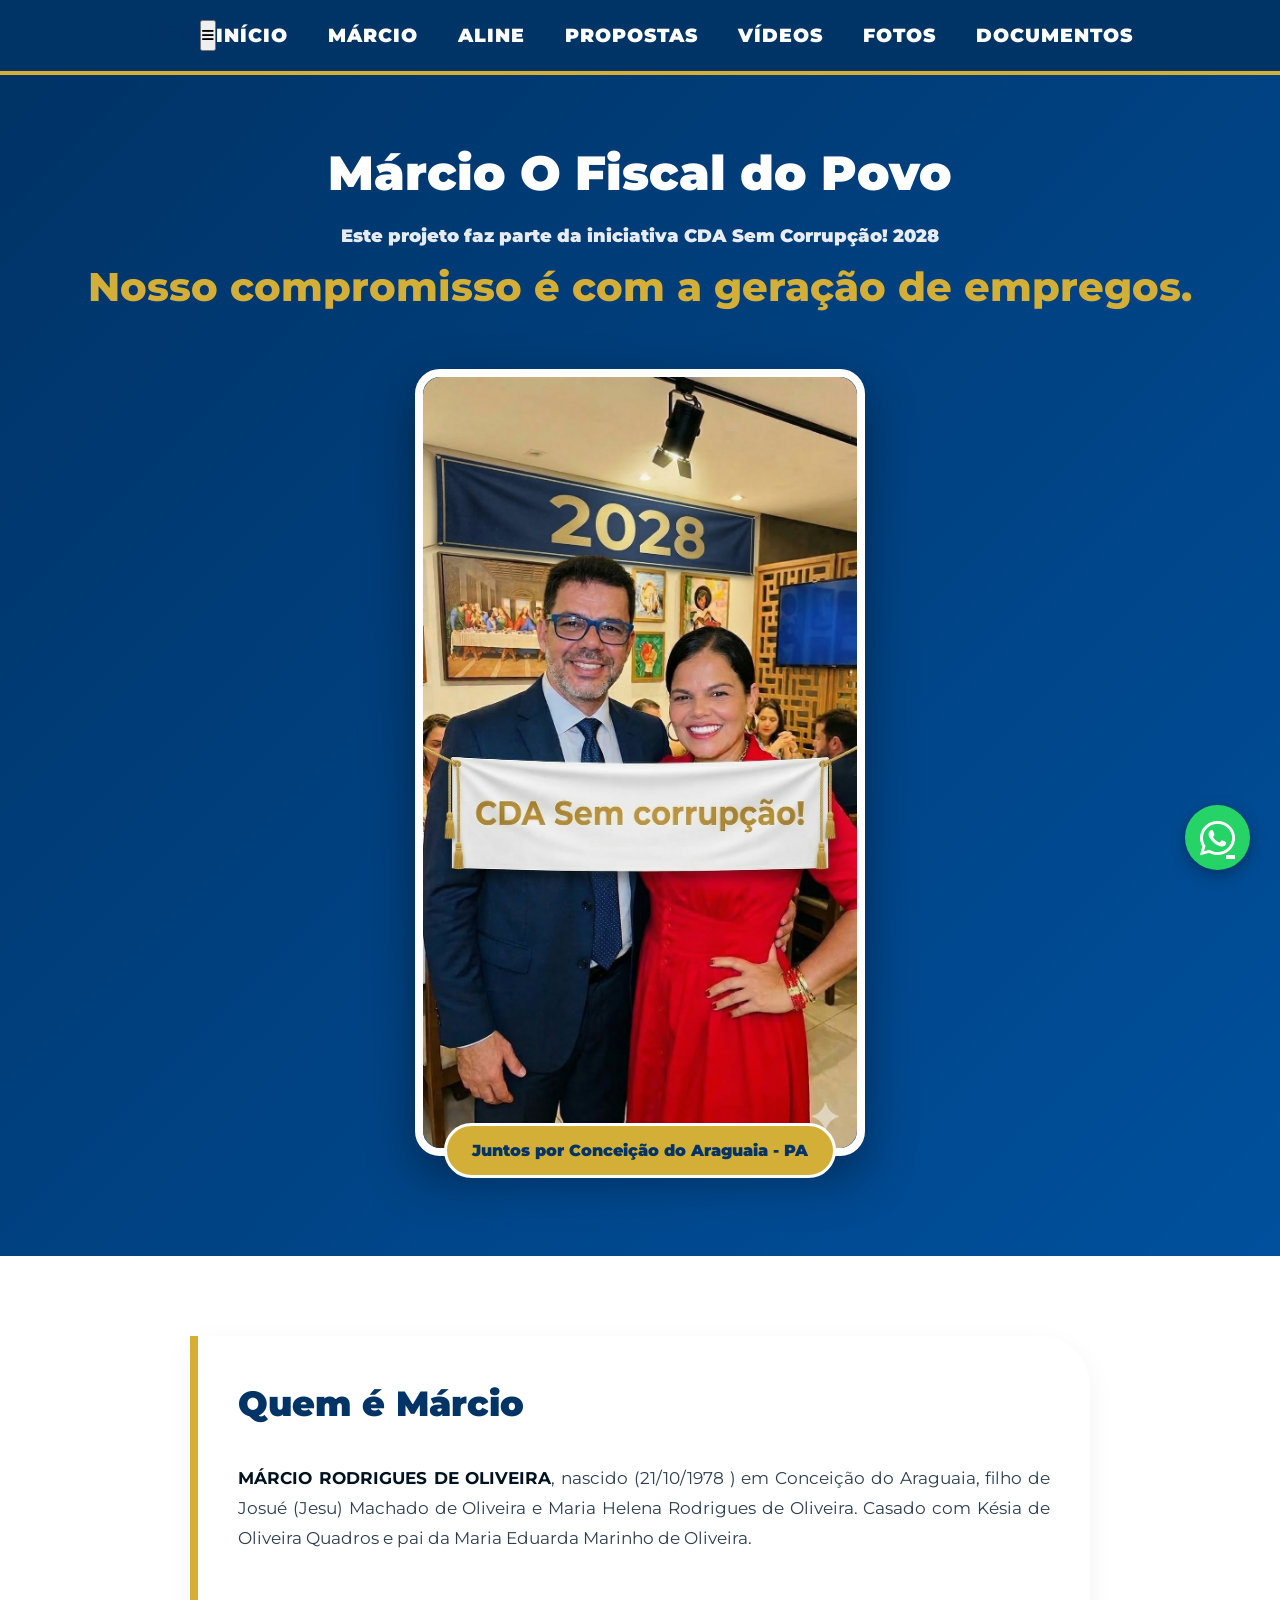
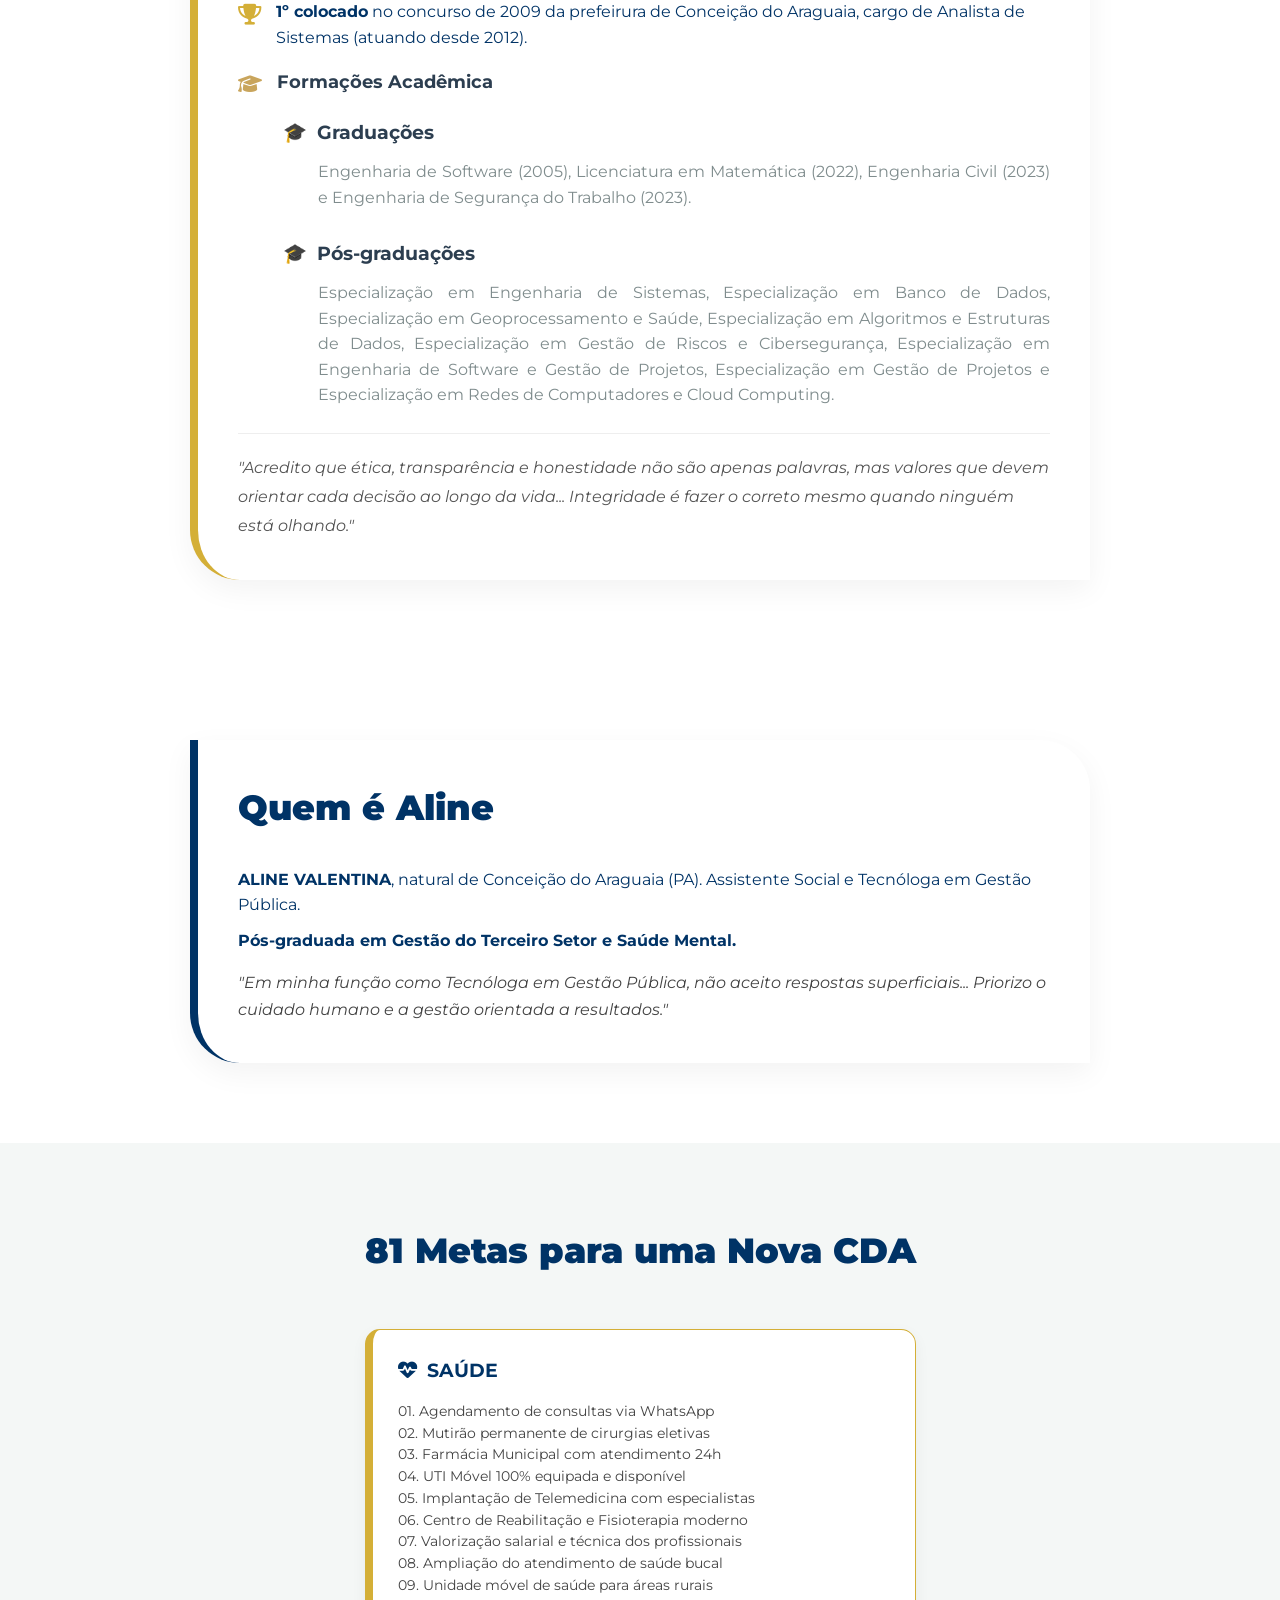
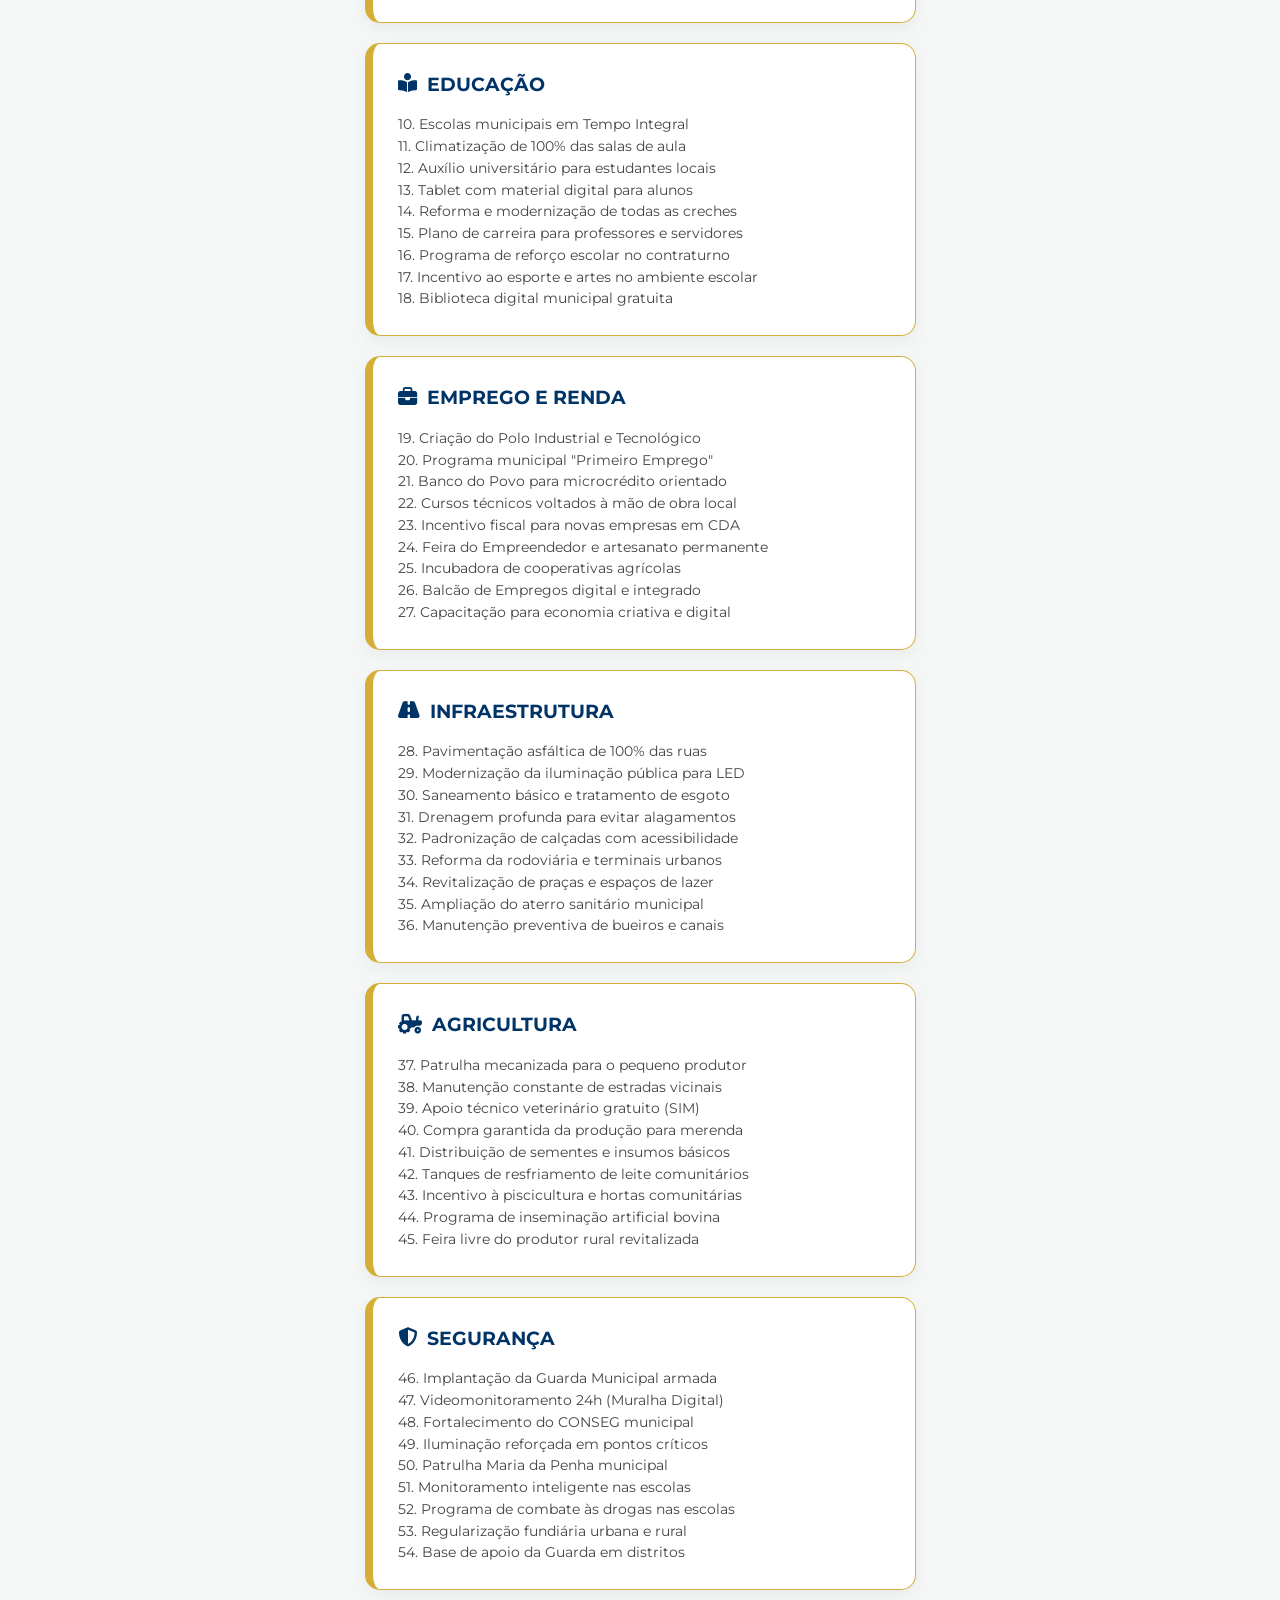
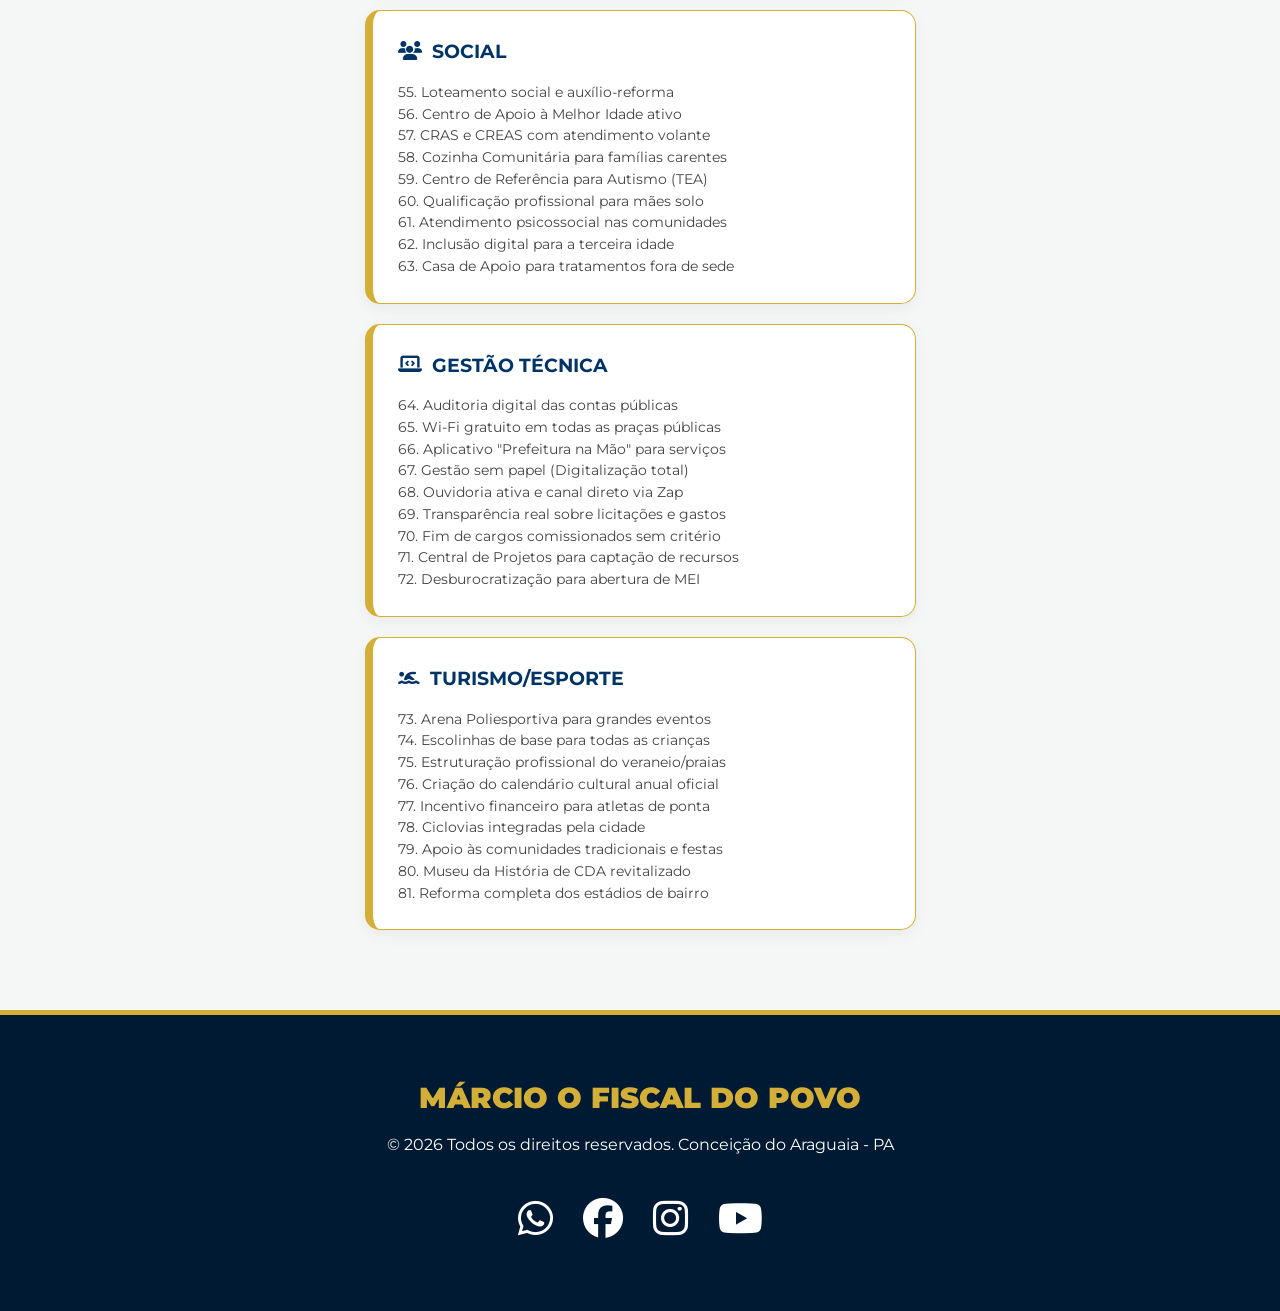
==== index.html @ f2f3ac94 "Formatando biografia: texto justificado e ajustes de cor" ====
<!DOCTYPE html>
<html lang="pt-BR">
<head>
    <meta charset="UTF-8">
    <meta name="viewport" content="width=device-width, initial-scale=1.0">
    <title>Márcio O Fiscal do Povo 2028</title>
    <link href="https://fonts.googleapis.com/css2?family=Montserrat:wght@400;600;700;800;900&display=swap" rel="stylesheet">
    <link rel="stylesheet" href="https://cdnjs.cloudflare.com/ajax/libs/font-awesome/6.4.0/css/all.min.css">
    <link rel="stylesheet" href="style.css">
</head>
<body>

    <nav class="main-nav">
        <div class="nav-container">
            <div class="nav-logo">MENU</div>
            <button class="mobile-menu-btn" id="menu-btn"><i class="fas fa-bars"></i></button>
            <ul class="nav-menu" id="nav-menu">
                <li><a href="index.html#inicio">INÍCIO</a></li>
                <li><a href="index.html#marcio">MÁRCIO</a></li>
                <li><a href="index.html#aline">ALINE</a></li>
                <li><a href="#propostas">PROPOSTAS</a></li>
                <li><a href="videos.html">VÍDEOS</a></li>
                <li><a href="fotos.html">FOTOS</a></li>
                <li><a href="documentos.html">DOCUMENTOS</a></li>
            </ul>
        </div>
    </nav>

    <header class="hero-section" id="inicio">
        <div class="hero-content">
            <h1 class="hero-title">Márcio O Fiscal do Povo</h1>
            <p class="hero-subtitle" style="font-size: 1.1rem; color: #fff; margin-bottom: 5px; opacity: 0.9;">Este projeto faz parte da iniciativa CDA Sem Corrupção! 2028</p>
            <p class="hero-subtitle" style="font-weight: 800; color: #d4af37; margin-top: 0;">Nosso compromisso é com a geração de empregos.</p>
            <div class="hero-image-container">
                <img src="img/01.jpg" alt="Márcio O Fiscal do Povo" class="hero-image">
                <div class="hero-badge">Juntos por Conceição do Araguaia - PA</div>
            </div>
        </div>
    </header>

    <section class="biografia-section" id="marcio">
        <div class="container-biografia">
            <div class="bio-card">
                <h2 class="section-title-premium">Quem é Márcio</h2>
                <div class="bio-content">
                    <p style="text-align: justify; color: #2c3e50; line-height: 1.8; margin-bottom: 20px; font-size: 1.05em;">
                        <strong style="color: #001220;">MÁRCIO RODRIGUES DE OLIVEIRA</strong>, nascido (21/10/1978 ) em Conceição do Araguaia, filho de Josué (Jesu) Machado de Oliveira e Maria Helena Rodrigues de Oliveira. Casado com Késia de Oliveira Quadros e pai da Maria Eduarda Marinho de Oliveira.
                    </p><br>
                    <div class="bio-timeline" style="margin-bottom: 25px;">
                        <div class="timeline-item"><i class="fas fa-trophy"></i><p><strong>1º colocado</strong> no concurso de 2009 da prefeirura de Conceição do Araguaia, cargo de Analista de Sistemas (atuando desde 2012).</p></div>
                        
                        <div class="timeline-item" style="text-align: left; width: 100%; display: block; clear: both; margin-top: 20px;">
    
                            <div style="display: flex; align-items: flex-start; margin-bottom: 20px;">
                                <i class="fas fa-graduation-cap" style="color: #c9a55c; margin-right: 15px; margin-top: 5px; font-size: 1.2em;"></i>
                                <div style="font-size: 1.1em; color: #2c3e50; font-weight: bold; line-height: 1.4;">
                                    Formações Acadêmica
                                </div>
                            </div>
                        
                            <div class="education-details" style="margin-left: 45px; font-size: 1em; line-height: 1.8; color: #7f8c8d; text-align: left;">
                                
                                <div style="margin-bottom: 25px;">
                                    <h3 style="display: flex; align-items: center; color: #2c3e50; font-size: 1.2em; font-weight: bold; margin-bottom: 10px;">
                                        <span style="margin-right: 10px;">🎓</span> Graduações
                                    </h3>
                                    <p style="text-align: justify; color: #7f8c8d; line-height: 1.6; margin-left: 35px;">
                                        Engenharia de Software (2005), Licenciatura em Matemática (2022), Engenharia Civil (2023) e Engenharia de Segurança do Trabalho (2023).
                                    </p>
                                </div>
                                
                                <div style="margin-bottom: 25px;">
                                    <h3 style="display: flex; align-items: center; color: #2c3e50; font-size: 1.2em; font-weight: bold; margin-bottom: 10px;">
                                        <span style="margin-right: 10px;">🎓</span> Pós-graduações
                                    </h3>
                                    <p style="text-align: justify; color: #7f8c8d; line-height: 1.6; margin-left: 35px;">
                                        Especialização em Engenharia de Sistemas, Especialização em Banco de Dados, Especialização em Geoprocessamento e Saúde, Especialização em Algoritmos e Estruturas de Dados, Especialização em Gestão de Riscos e Cibersegurança, Especialização em Engenharia de Software e Gestão de Projetos, Especialização em Gestão de Projetos e Especialização em Redes de Computadores e Cloud Computing.
                                    </p>
                                </div>

                        </div>

                        </div>

                    </div>

                    <div class="bio-manifesto" style="border-top: 1px solid #eee; padding-top: 20px; font-style: italic; color: #555; line-height: 1.8;">
                        "Acredito que ética, transparência e honestidade não são apenas palavras, mas valores que devem orientar cada decisão ao longo da vida... Integridade é fazer o correto mesmo quando ninguém está olhando."
                    </div>
                </div>
            </div>
        </div>
    </section>

    <section class="biografia-section" id="aline" style="background: #ffffff;">
        <div class="container-biografia">
            <div class="bio-card" style="border-left: 8px solid #003366; border-radius: 0 50px 0 50px;">
                <h2 class="section-title-premium">Quem é Aline</h2>
                <div class="bio-content">
                    <p class="bio-intro"><strong>ALINE VALENTINA</strong>, natural de Conceição do Araguaia (PA). Assistente Social e Tecnóloga em Gestão Pública.</p>
                    <p style="margin-top: 10px; font-weight: 700; color: #003366;">Pós-graduada em Gestão do Terceiro Setor e Saúde Mental.</p>
                    <p style="margin-top: 15px; color: #444; line-height: 1.7; font-style: italic;">"Em minha função como Tecnóloga em Gestão Pública, não aceito respostas superficiais... Priorizo o cuidado humano e a gestão orientada a resultados."</p>
                </div>
            </div>
        </div>
    </section>

    <section class="propostas-section" id="propostas" style="padding: 80px 20px; background: #f4f7f6;">
        <div class="container-propostas" style="max-width: 1200px; margin: 0 auto;">
            <h2 class="section-title-premium" style="text-align: center; color: #003366; margin-bottom: 50px;">81 Metas para uma Nova CDA</h2>
            
            <div class="propostas-grid" style="display: grid; grid-template-columns: repeat(auto-fit, minmax(320px, 1fr)); gap: 20px;">
                
                <div class="proposta-card-tech" style="background: white; padding: 25px; border-radius: 15px; border-left: 8px solid #d4af37; box-shadow: 0 5px 15px rgba(0,0,0,0.05);">
                    <h3 style="color: #003366; margin-bottom: 15px; font-size: 1.2rem; display: flex; align-items: center; gap: 10px;"><i class="fas fa-heartbeat"></i> SAÚDE</h3>
                    <ul style="list-style: none; font-size: 0.85rem; line-height: 1.6; color: #444;">
                        <li>01. Agendamento de consultas via WhatsApp</li>
                        <li>02. Mutirão permanente de cirurgias eletivas</li>
                        <li>03. Farmácia Municipal com atendimento 24h</li>
                        <li>04. UTI Móvel 100% equipada e disponível</li>
                        <li>05. Implantação de Telemedicina com especialistas</li>
                        <li>06. Centro de Reabilitação e Fisioterapia moderno</li>
                        <li>07. Valorização salarial e técnica dos profissionais</li>
                        <li>08. Ampliação do atendimento de saúde bucal</li>
                        <li>09. Unidade móvel de saúde para áreas rurais</li>
                    </ul>
                </div>

                <div class="proposta-card-tech" style="background: white; padding: 25px; border-radius: 15px; border-left: 8px solid #d4af37; box-shadow: 0 5px 15px rgba(0,0,0,0.05);">
                    <h3 style="color: #003366; margin-bottom: 15px; font-size: 1.2rem; display: flex; align-items: center; gap: 10px;"><i class="fas fa-book-reader"></i> EDUCAÇÃO</h3>
                    <ul style="list-style: none; font-size: 0.85rem; line-height: 1.6; color: #444;">
                        <li>10. Escolas municipais em Tempo Integral</li>
                        <li>11. Climatização de 100% das salas de aula</li>
                        <li>12. Auxílio universitário para estudantes locais</li>
                        <li>13. Tablet com material digital para alunos</li>
                        <li>14. Reforma e modernização de todas as creches</li>
                        <li>15. Plano de carreira para professores e servidores</li>
                        <li>16. Programa de reforço escolar no contraturno</li>
                        <li>17. Incentivo ao esporte e artes no ambiente escolar</li>
                        <li>18. Biblioteca digital municipal gratuita</li>
                    </ul>
                </div>

                <div class="proposta-card-tech" style="background: white; padding: 25px; border-radius: 15px; border-left: 8px solid #d4af37; box-shadow: 0 5px 15px rgba(0,0,0,0.05);">
                    <h3 style="color: #003366; margin-bottom: 15px; font-size: 1.2rem; display: flex; align-items: center; gap: 10px;"><i class="fas fa-briefcase"></i> EMPREGO E RENDA</h3>
                    <ul style="list-style: none; font-size: 0.85rem; line-height: 1.6; color: #444;">
                        <li>19. Criação do Polo Industrial e Tecnológico</li>
                        <li>20. Programa municipal "Primeiro Emprego"</li>
                        <li>21. Banco do Povo para microcrédito orientado</li>
                        <li>22. Cursos técnicos voltados à mão de obra local</li>
                        <li>23. Incentivo fiscal para novas empresas em CDA</li>
                        <li>24. Feira do Empreendedor e artesanato permanente</li>
                        <li>25. Incubadora de cooperativas agrícolas</li>
                        <li>26. Balcão de Empregos digital e integrado</li>
                        <li>27. Capacitação para economia criativa e digital</li>
                    </ul>
                </div>

                <div class="proposta-card-tech" style="background: white; padding: 25px; border-radius: 15px; border-left: 8px solid #d4af37; box-shadow: 0 5px 15px rgba(0,0,0,0.05);">
                    <h3 style="color: #003366; margin-bottom: 15px; font-size: 1.2rem; display: flex; align-items: center; gap: 10px;"><i class="fas fa-road"></i> INFRAESTRUTURA</h3>
                    <ul style="list-style: none; font-size: 0.85rem; line-height: 1.6; color: #444;">
                        <li>28. Pavimentação asfáltica de 100% das ruas</li>
                        <li>29. Modernização da iluminação pública para LED</li>
                        <li>30. Saneamento básico e tratamento de esgoto</li>
                        <li>31. Drenagem profunda para evitar alagamentos</li>
                        <li>32. Padronização de calçadas com acessibilidade</li>
                        <li>33. Reforma da rodoviária e terminais urbanos</li>
                        <li>34. Revitalização de praças e espaços de lazer</li>
                        <li>35. Ampliação do aterro sanitário municipal</li>
                        <li>36. Manutenção preventiva de bueiros e canais</li>
                    </ul>
                </div>

                <div class="proposta-card-tech" style="background: white; padding: 25px; border-radius: 15px; border-left: 8px solid #d4af37; box-shadow: 0 5px 15px rgba(0,0,0,0.05);">
                    <h3 style="color: #003366; margin-bottom: 15px; font-size: 1.2rem; display: flex; align-items: center; gap: 10px;"><i class="fas fa-tractor"></i> AGRICULTURA</h3>
                    <ul style="list-style: none; font-size: 0.85rem; line-height: 1.6; color: #444;">
                        <li>37. Patrulha mecanizada para o pequeno produtor</li>
                        <li>38. Manutenção constante de estradas vicinais</li>
                        <li>39. Apoio técnico veterinário gratuito (SIM)</li>
                        <li>40. Compra garantida da produção para merenda</li>
                        <li>41. Distribuição de sementes e insumos básicos</li>
                        <li>42. Tanques de resfriamento de leite comunitários</li>
                        <li>43. Incentivo à piscicultura e hortas comunitárias</li>
                        <li>44. Programa de inseminação artificial bovina</li>
                        <li>45. Feira livre do produtor rural revitalizada</li>
                    </ul>
                </div>

                <div class="proposta-card-tech" style="background: white; padding: 25px; border-radius: 15px; border-left: 8px solid #d4af37; box-shadow: 0 5px 15px rgba(0,0,0,0.05);">
                    <h3 style="color: #003366; margin-bottom: 15px; font-size: 1.2rem; display: flex; align-items: center; gap: 10px;"><i class="fas fa-shield-alt"></i> SEGURANÇA</h3>
                    <ul style="list-style: none; font-size: 0.85rem; line-height: 1.6; color: #444;">
                        <li>46. Implantação da Guarda Municipal armada</li>
                        <li>47. Videomonitoramento 24h (Muralha Digital)</li>
                        <li>48. Fortalecimento do CONSEG municipal</li>
                        <li>49. Iluminação reforçada em pontos críticos</li>
                        <li>50. Patrulha Maria da Penha municipal</li>
                        <li>51. Monitoramento inteligente nas escolas</li>
                        <li>52. Programa de combate às drogas nas escolas</li>
                        <li>53. Regularização fundiária urbana e rural</li>
                        <li>54. Base de apoio da Guarda em distritos</li>
                    </ul>
                </div>

                <div class="proposta-card-tech" style="background: white; padding: 25px; border-radius: 15px; border-left: 8px solid #d4af37; box-shadow: 0 5px 15px rgba(0,0,0,0.05);">
                    <h3 style="color: #003366; margin-bottom: 15px; font-size: 1.2rem; display: flex; align-items: center; gap: 10px;"><i class="fas fa-users"></i> SOCIAL</h3>
                    <ul style="list-style: none; font-size: 0.85rem; line-height: 1.6; color: #444;">
                        <li>55. Loteamento social e auxílio-reforma</li>
                        <li>56. Centro de Apoio à Melhor Idade ativo</li>
                        <li>57. CRAS e CREAS com atendimento volante</li>
                        <li>58. Cozinha Comunitária para famílias carentes</li>
                        <li>59. Centro de Referência para Autismo (TEA)</li>
                        <li>60. Qualificação profissional para mães solo</li>
                        <li>61. Atendimento psicossocial nas comunidades</li>
                        <li>62. Inclusão digital para a terceira idade</li>
                        <li>63. Casa de Apoio para tratamentos fora de sede</li>
                    </ul>
                </div>

                <div class="proposta-card-tech" style="background: white; padding: 25px; border-radius: 15px; border-left: 8px solid #d4af37; box-shadow: 0 5px 15px rgba(0,0,0,0.05);">
                    <h3 style="color: #003366; margin-bottom: 15px; font-size: 1.2rem; display: flex; align-items: center; gap: 10px;"><i class="fas fa-laptop-code"></i> GESTÃO TÉCNICA</h3>
                    <ul style="list-style: none; font-size: 0.85rem; line-height: 1.6; color: #444;">
                        <li>64. Auditoria digital das contas públicas</li>
                        <li>65. Wi-Fi gratuito em todas as praças públicas</li>
                        <li>66. Aplicativo "Prefeitura na Mão" para serviços</li>
                        <li>67. Gestão sem papel (Digitalização total)</li>
                        <li>68. Ouvidoria ativa e canal direto via Zap</li>
                        <li>69. Transparência real sobre licitações e gastos</li>
                        <li>70. Fim de cargos comissionados sem critério</li>
                        <li>71. Central de Projetos para captação de recursos</li>
                        <li>72. Desburocratização para abertura de MEI</li>
                    </ul>
                </div>

                <div class="proposta-card-tech" style="background: white; padding: 25px; border-radius: 15px; border-left: 8px solid #d4af37; box-shadow: 0 5px 15px rgba(0,0,0,0.05);">
                    <h3 style="color: #003366; margin-bottom: 15px; font-size: 1.2rem; display: flex; align-items: center; gap: 10px;"><i class="fas fa-swimmer"></i> TURISMO/ESPORTE</h3>
                    <ul style="list-style: none; font-size: 0.85rem; line-height: 1.6; color: #444;">
                        <li>73. Arena Poliesportiva para grandes eventos</li>
                        <li>74. Escolinhas de base para todas as crianças</li>
                        <li>75. Estruturação profissional do veraneio/praias</li>
                        <li>76. Criação do calendário cultural anual oficial</li>
                        <li>77. Incentivo financeiro para atletas de ponta</li>
                        <li>78. Ciclovias integradas pela cidade</li>
                        <li>79. Apoio às comunidades tradicionais e festas</li>
                        <li>80. Museu da História de CDA revitalizado</li>
                        <li>81. Reforma completa dos estádios de bairro</li>
                    </ul>
                </div>

            </div>
        </div>
    </section>

    <footer class="main-footer" style="background: #001a33; padding: 60px 20px; border-top: 5px solid #d4af37; text-align: center;">
        <div style="max-width: 1000px; margin: 0 auto; display: flex; flex-direction: column; align-items: center;">
            <h2 style="color: #d4af37; font-size: 1.8rem; font-weight: 900; margin-bottom: 10px; text-transform: uppercase;">Márcio O Fiscal do Povo</h2>
            <p style="color: white; margin-bottom: 30px;">© 2026 Todos os direitos reservados. Conceição do Araguaia - PA</p>
            <div style="display: flex; gap: 30px; flex-wrap: wrap; justify-content: center;">
                <a href="https://wa.me/5594992500073" target="_blank" style="color: white; font-size: 2.5rem;"><i class="fab fa-whatsapp"></i></a>
                <a href="https://www.facebook.com/MarcioFiscalDoPovo" target="_blank" style="color: white; font-size: 2.5rem;"><i class="fab fa-facebook"></i></a>
                <a href="https://www.instagram.com/marcioofiscaldopovo/" target="_blank" style="color: white; font-size: 2.5rem;"><i class="fab fa-instagram"></i></a>
                <a href="https://www.youtube.com/@MarcioFiscalDoPovo" target="_blank" style="color: white; font-size: 2.5rem;"><i class="fab fa-youtube"></i></a>
            </div>
        </div>
    </footer>

    <a href="https://wa.me/5594992500073" class="whatsapp-float" target="_blank"><i class="fab fa-whatsapp"></i></a>
    <script src="script.js"></script>
</body>
</html>
---- style.css ----
/* --- RESET E VARIÁVEIS --- */
* {
    margin: 0;
    padding: 0;
    box-sizing: border-box;
}

:root {
    --blue: #003366;
    --light-blue: #00509d;
    --gold: #d4af37;
    --white: #ffffff;
    --bg-light: #f4f7f9;
}

body {
    font-family: 'Montserrat', sans-serif;
    color: var(--blue);
    line-height: 1.6;
    background: var(--white);
    overflow-x: hidden;
}

/* --- MENU SUPERIOR AMPLIADO --- */
.main-nav {
    background: var(--blue);
    padding: 20px 0; /* Aumentado o respiro vertical */
    border-bottom: 4px solid var(--gold);
    position: sticky;
    top: 0;
    z-index: 1000;
    display: flex;
    justify-content: center;
}

.nav-container {
    max-width: 1200px;
    width: 100%;
    display: flex;
    justify-content: center;
}

.nav-menu {
    display: flex;
    list-style: none;
    gap: 40px; /* Aumentado o espaço entre os links */
}

.nav-menu a {
    color: var(--white);
    text-decoration: none;
    font-weight: 900; /* Texto mais grosso */
    font-size: 1.2rem; /* FONTE MAIOR */
    text-transform: uppercase;
    transition: 0.3s;
    letter-spacing: 1px; /* Espaçamento entre letras */
}

.nav-menu a:hover {
    color: var(--gold);
}

/* --- HERO SECTION --- */
.hero-section {
    background: linear-gradient(135deg, var(--blue) 0%, var(--light-blue) 100%);
    padding: 60px 20px 100px;
    text-align: center;
    color: var(--white);
}

.hero-title { font-size: clamp(2rem, 5vw, 3rem); font-weight: 900; margin-bottom: 10px; }
.hero-subtitle { font-weight: 900; font-size: clamp(1.5rem, 4vw, 2.5rem); margin-bottom: 50px; }

.hero-image-container {
    position: relative;
    width: 95%;
    max-width: 450px;
    margin: 0 auto;
    border: 8px solid var(--white);
    border-radius: 25px;
    box-shadow: 0 20px 50px rgba(0,0,0,0.4);
}

.hero-image { width: 100%; display: block; border-radius: 18px; }

.hero-badge {
    position: absolute;
    bottom: -30px;
    left: 50%;
    transform: translateX(-50%);
    background: var(--gold);
    color: var(--blue);
    padding: 12px 25px;
    border-radius: 50px;
    font-weight: 900;
    border: 3px solid var(--white);
    white-space: nowrap;
}

/* --- BIOGRAFIAS --- */
.biografia-section { padding: 80px 20px; display: flex; justify-content: center; }
.container-biografia { max-width: 900px; width: 100%; }
.bio-card { background: var(--white); padding: 40px; border-radius: 0 50px 0 50px; box-shadow: 0 10px 30px rgba(0,0,0,0.05); border-left: 8px solid var(--gold); }
.section-title-premium { font-size: 2.2rem; font-weight: 900; margin-bottom: 30px; color: var(--blue); }

.timeline-item { display: flex; align-items: flex-start; gap: 15px; margin-bottom: 15px; }
.timeline-item i { color: var(--gold); font-size: 1.3rem; margin-top: 5px; }

/* --- PROPOSTAS --- */
.propostas-section { background: var(--blue); padding: 80px 20px; display: flex; justify-content: center; }
.propostas-grid { display: grid; grid-template-columns: repeat(auto-fit, minmax(280px, 1fr)); gap: 25px; margin-top: 40px; }
.proposta-card-tech { background: rgba(255, 255, 255, 0.1); padding: 30px; border-radius: 20px; border: 1px solid var(--gold); }

/* --- VÍDEOS --- */
.videos-section { padding: 80px 20px; background: #000; display: flex; justify-content: center; }
.videos-grid { display: grid; grid-template-columns: repeat(auto-fit, minmax(300px, 1fr)); gap: 20px; width: 100%; }
.video-wrapper { position: relative; padding-bottom: 56.25%; height: 0; overflow: hidden; border-radius: 10px; }
.video-wrapper iframe { position: absolute; top: 0; left: 0; width: 100%; height: 100%; }

/* --- RODAPÉ --- */
.main-footer { background: #001a33; padding: 60px 20px; border-top: 5px solid var(--gold); text-align: center; }
.footer-link { color: white; text-decoration: none; font-size: 3.5rem; transition: 0.3s; }
.footer-link:hover { color: var(--gold); transform: translateY(-5px); }

/* --- WHATSAPP --- */
.whatsapp-float {
    position: fixed;
    bottom: 30px;
    right: 30px;
    background: #25d366;
    width: 65px;
    height: 65px;
    border-radius: 50%;
    display: flex;
    justify-content: center;
    align-items: center;
    color: white;
    font-size: 2.5rem;
    z-index: 2000;
    box-shadow: 0 5px 15px rgba(0,0,0,0.3);
}

/* --- RESPONSIVIDADE --- */
@media (max-width: 768px) {
    .nav-menu { gap: 15px; }
    .nav-menu a { font-size: 0.9rem; }
    .social-icons { gap: 20px; }
}
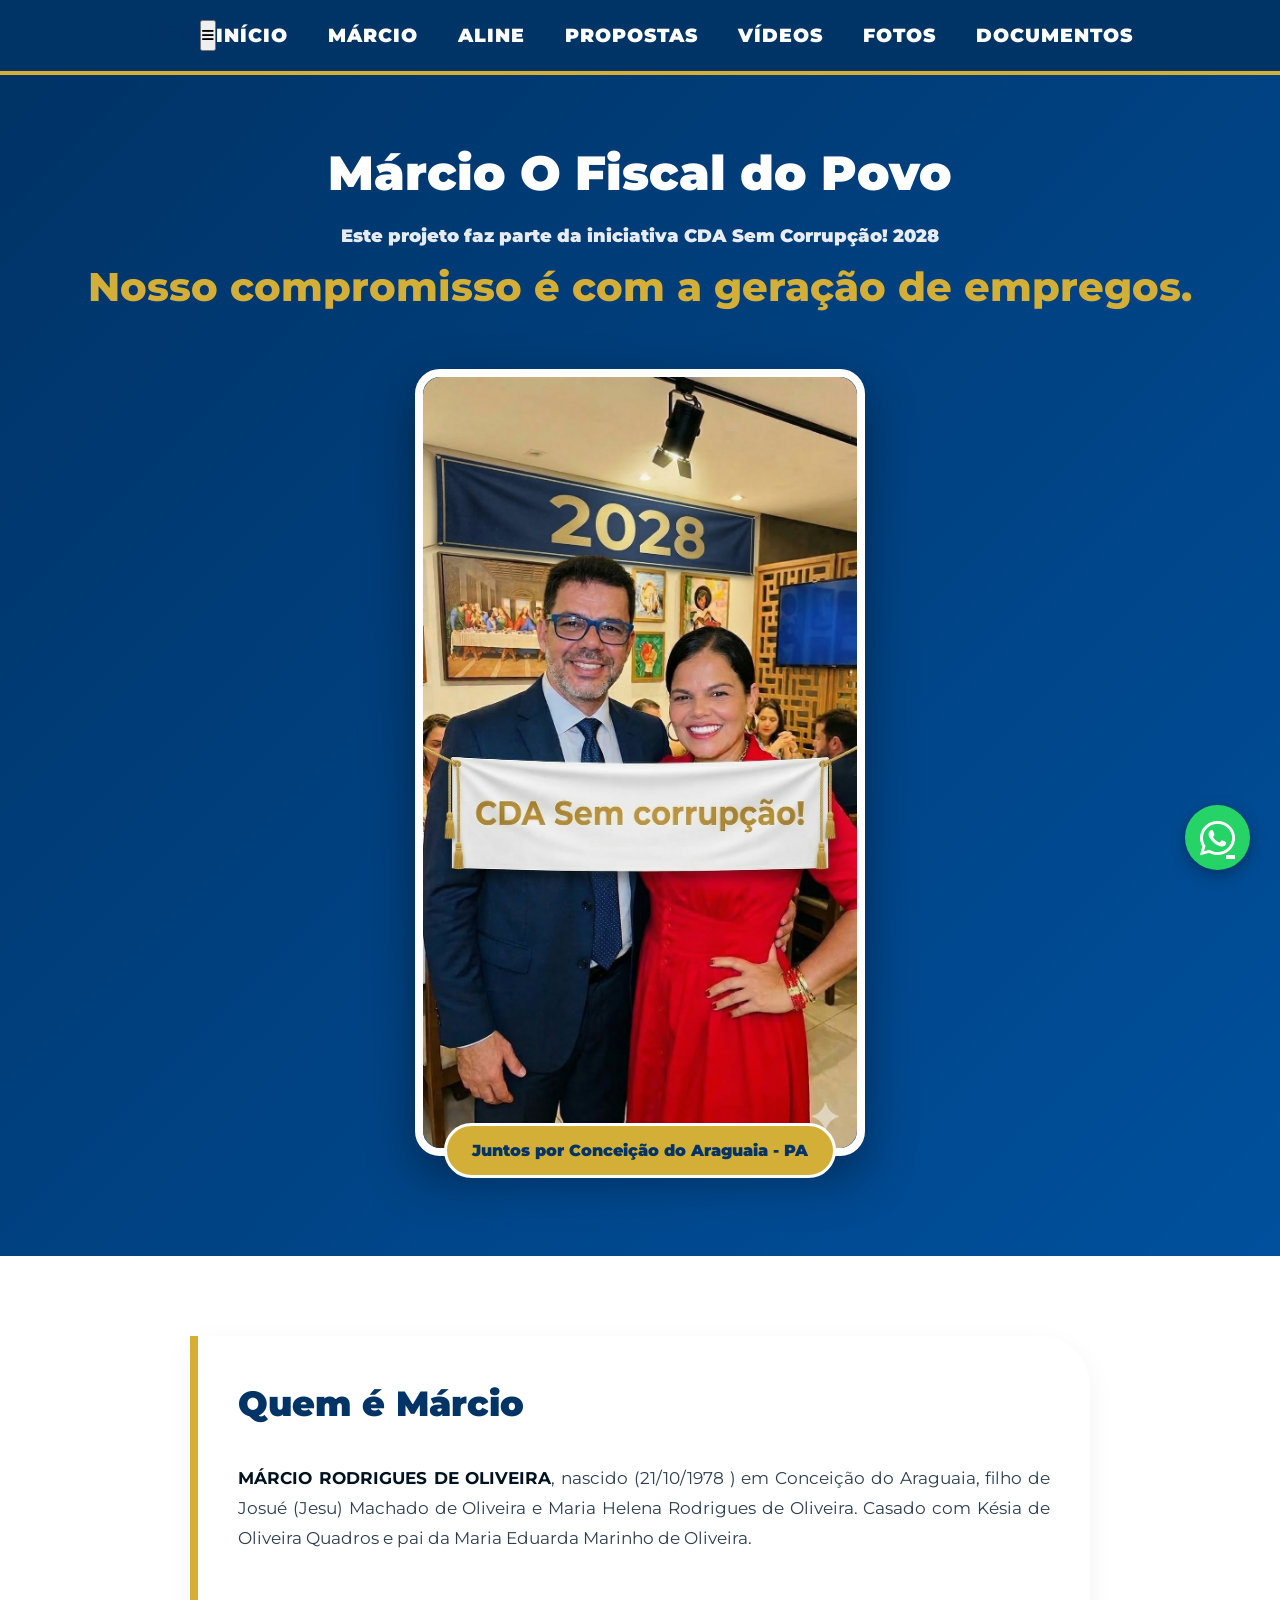
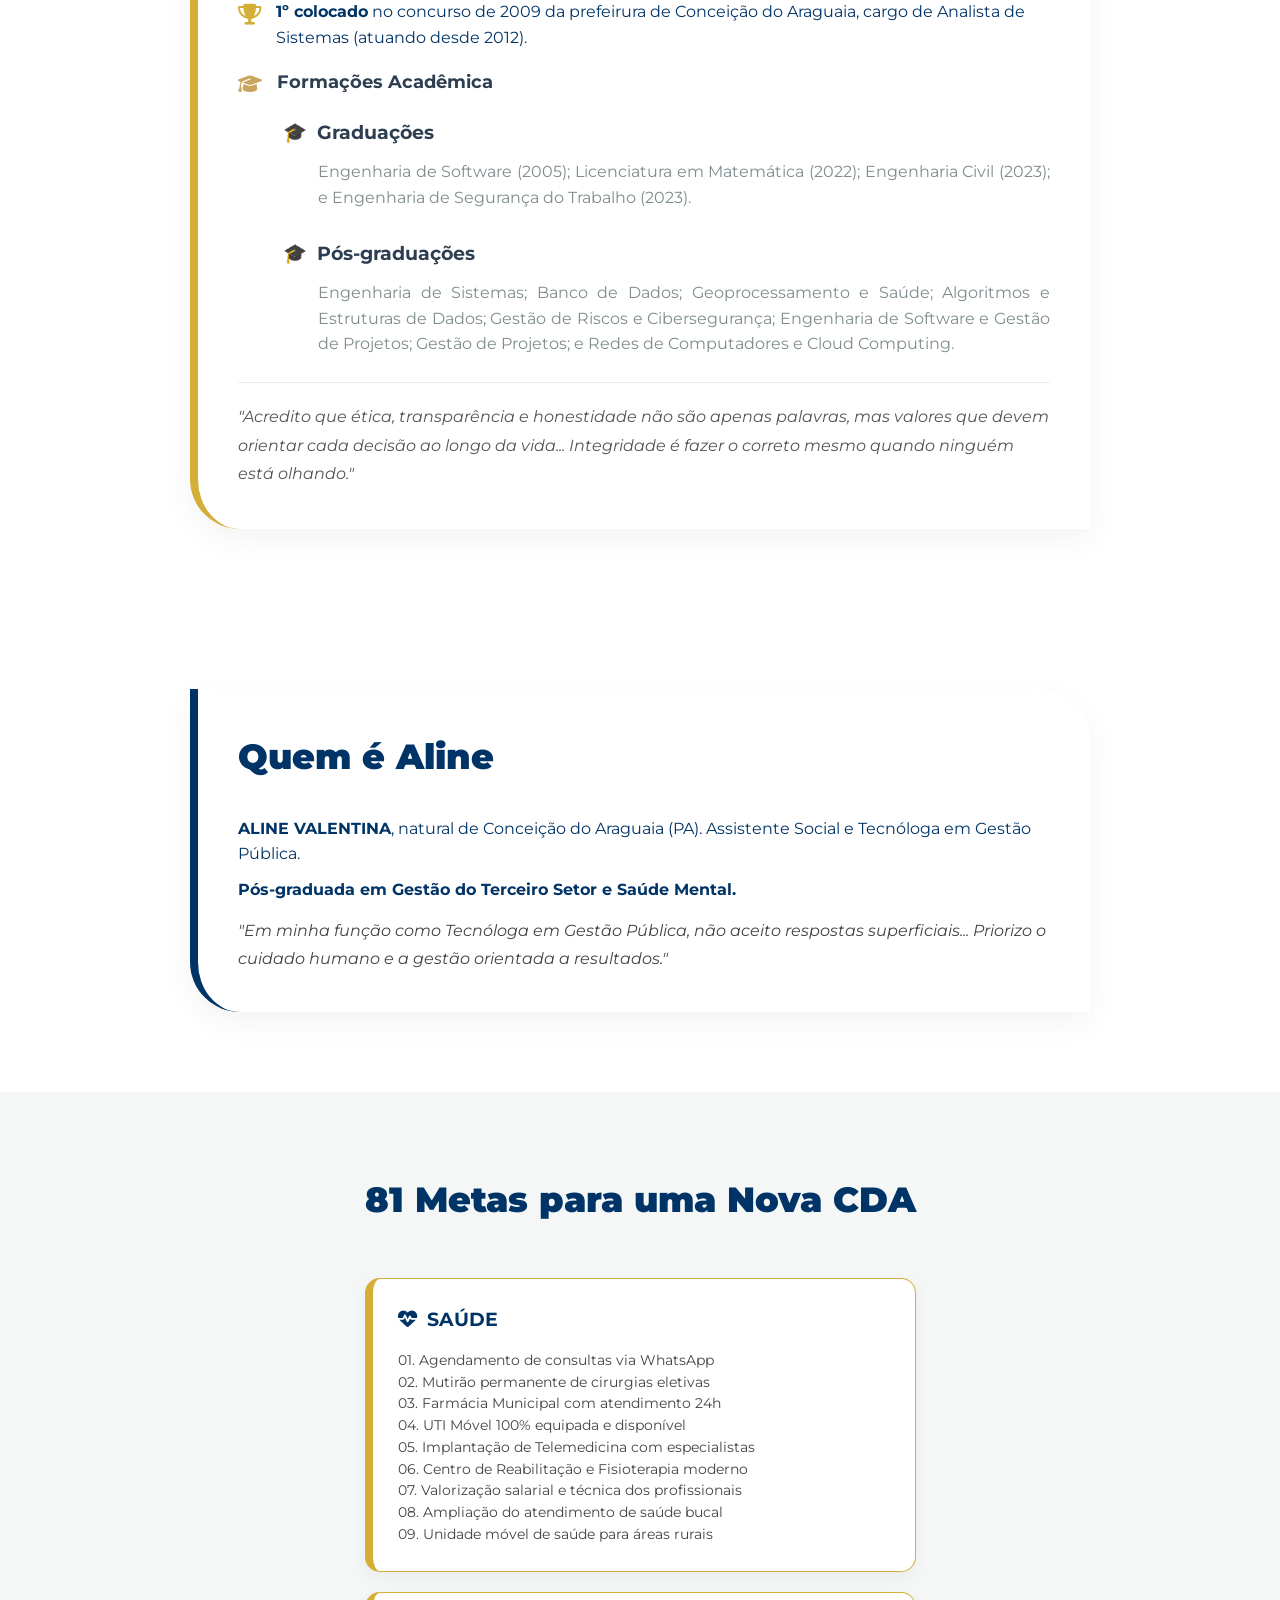
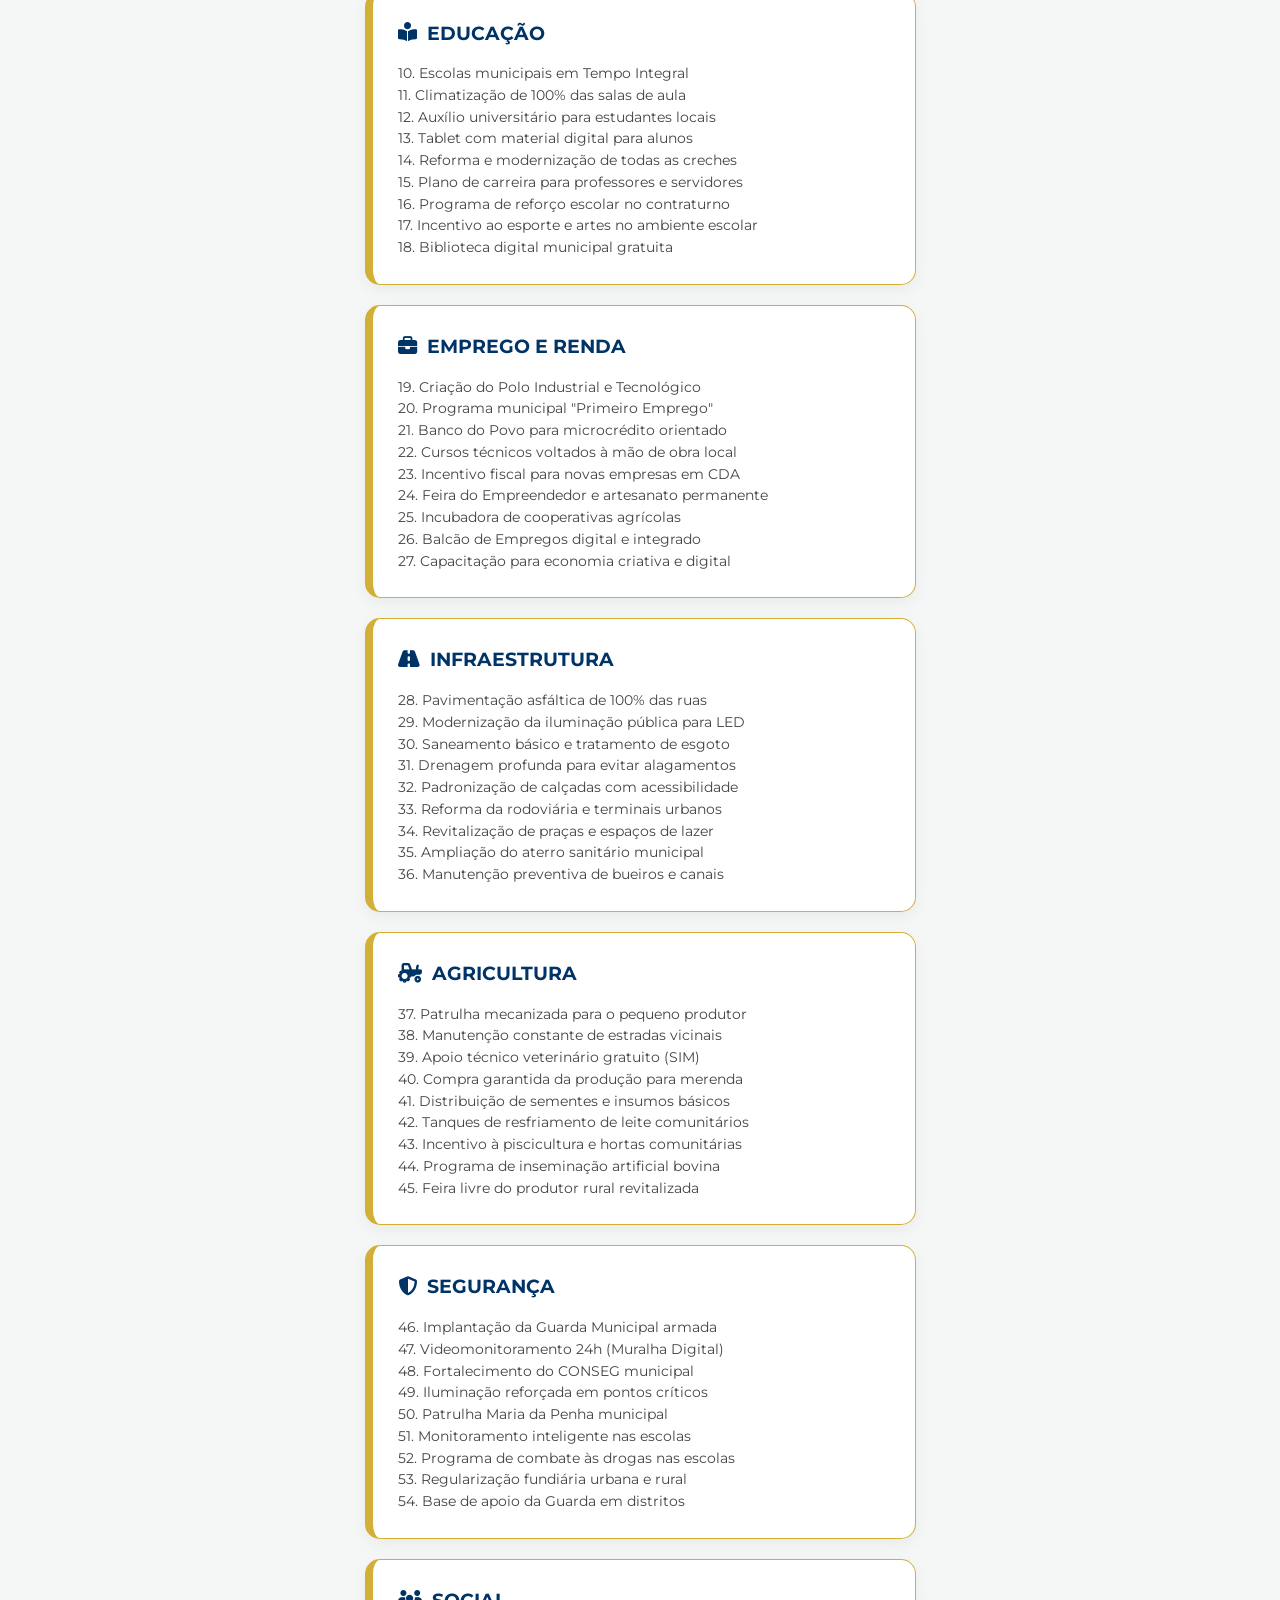
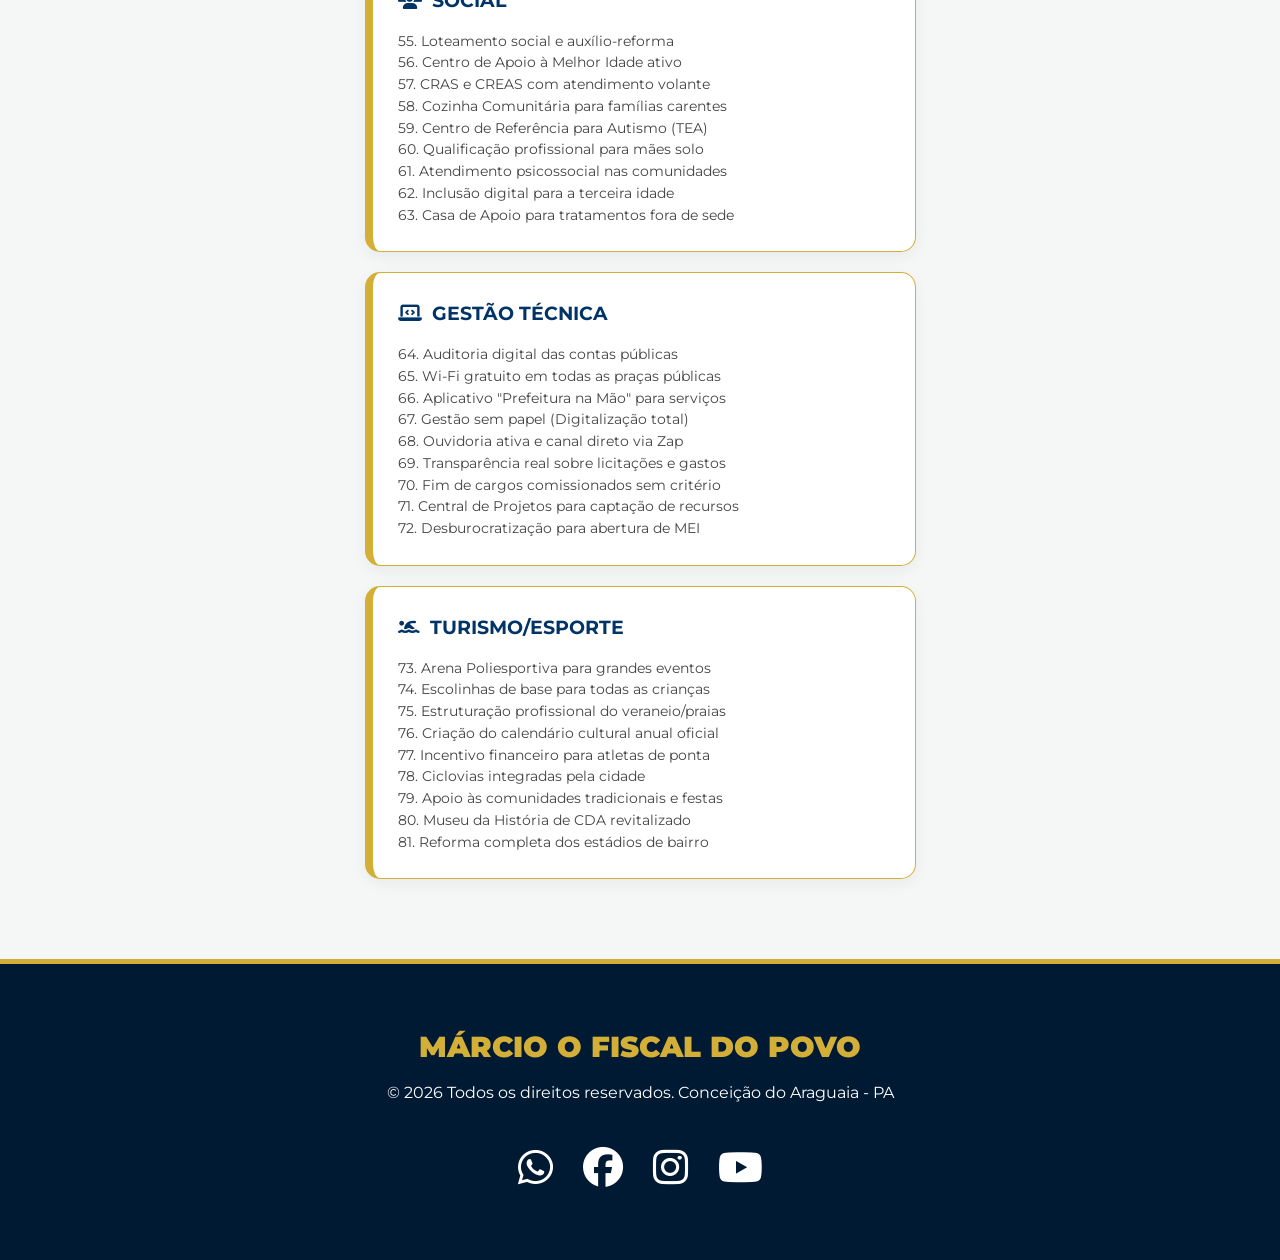
==== commit 9ddc839e: "Formatando biografia: texto justificado e ajustes de cor" ====
--- a/index.html
+++ b/index.html
@@ -65,7 +65,7 @@
                                         <span style="margin-right: 10px;">🎓</span> Graduações
                                     </h3>
                                     <p style="text-align: justify; color: #7f8c8d; line-height: 1.6; margin-left: 35px;">
-                                        Engenharia de Software (2005), Licenciatura em Matemática (2022), Engenharia Civil (2023) e Engenharia de Segurança do Trabalho (2023).
+                                        Engenharia de Software (2005); Licenciatura em Matemática (2022); Engenharia Civil (2023); e Engenharia de Segurança do Trabalho (2023).
                                     </p>
                                 </div>
                                 
@@ -74,7 +74,8 @@
                                         <span style="margin-right: 10px;">🎓</span> Pós-graduações
                                     </h3>
                                     <p style="text-align: justify; color: #7f8c8d; line-height: 1.6; margin-left: 35px;">
-                                        Especialização em Engenharia de Sistemas, Especialização em Banco de Dados, Especialização em Geoprocessamento e Saúde, Especialização em Algoritmos e Estruturas de Dados, Especialização em Gestão de Riscos e Cibersegurança, Especialização em Engenharia de Software e Gestão de Projetos, Especialização em Gestão de Projetos e Especialização em Redes de Computadores e Cloud Computing.
+                                        Engenharia de Sistemas; Banco de Dados; Geoprocessamento e Saúde; Algoritmos e Estruturas de Dados; Gestão de Riscos e Cibersegurança; 
+                                        Engenharia de Software e Gestão de Projetos; Gestão de Projetos; e Redes de Computadores e Cloud Computing.
                                     </p>
                                 </div>
 
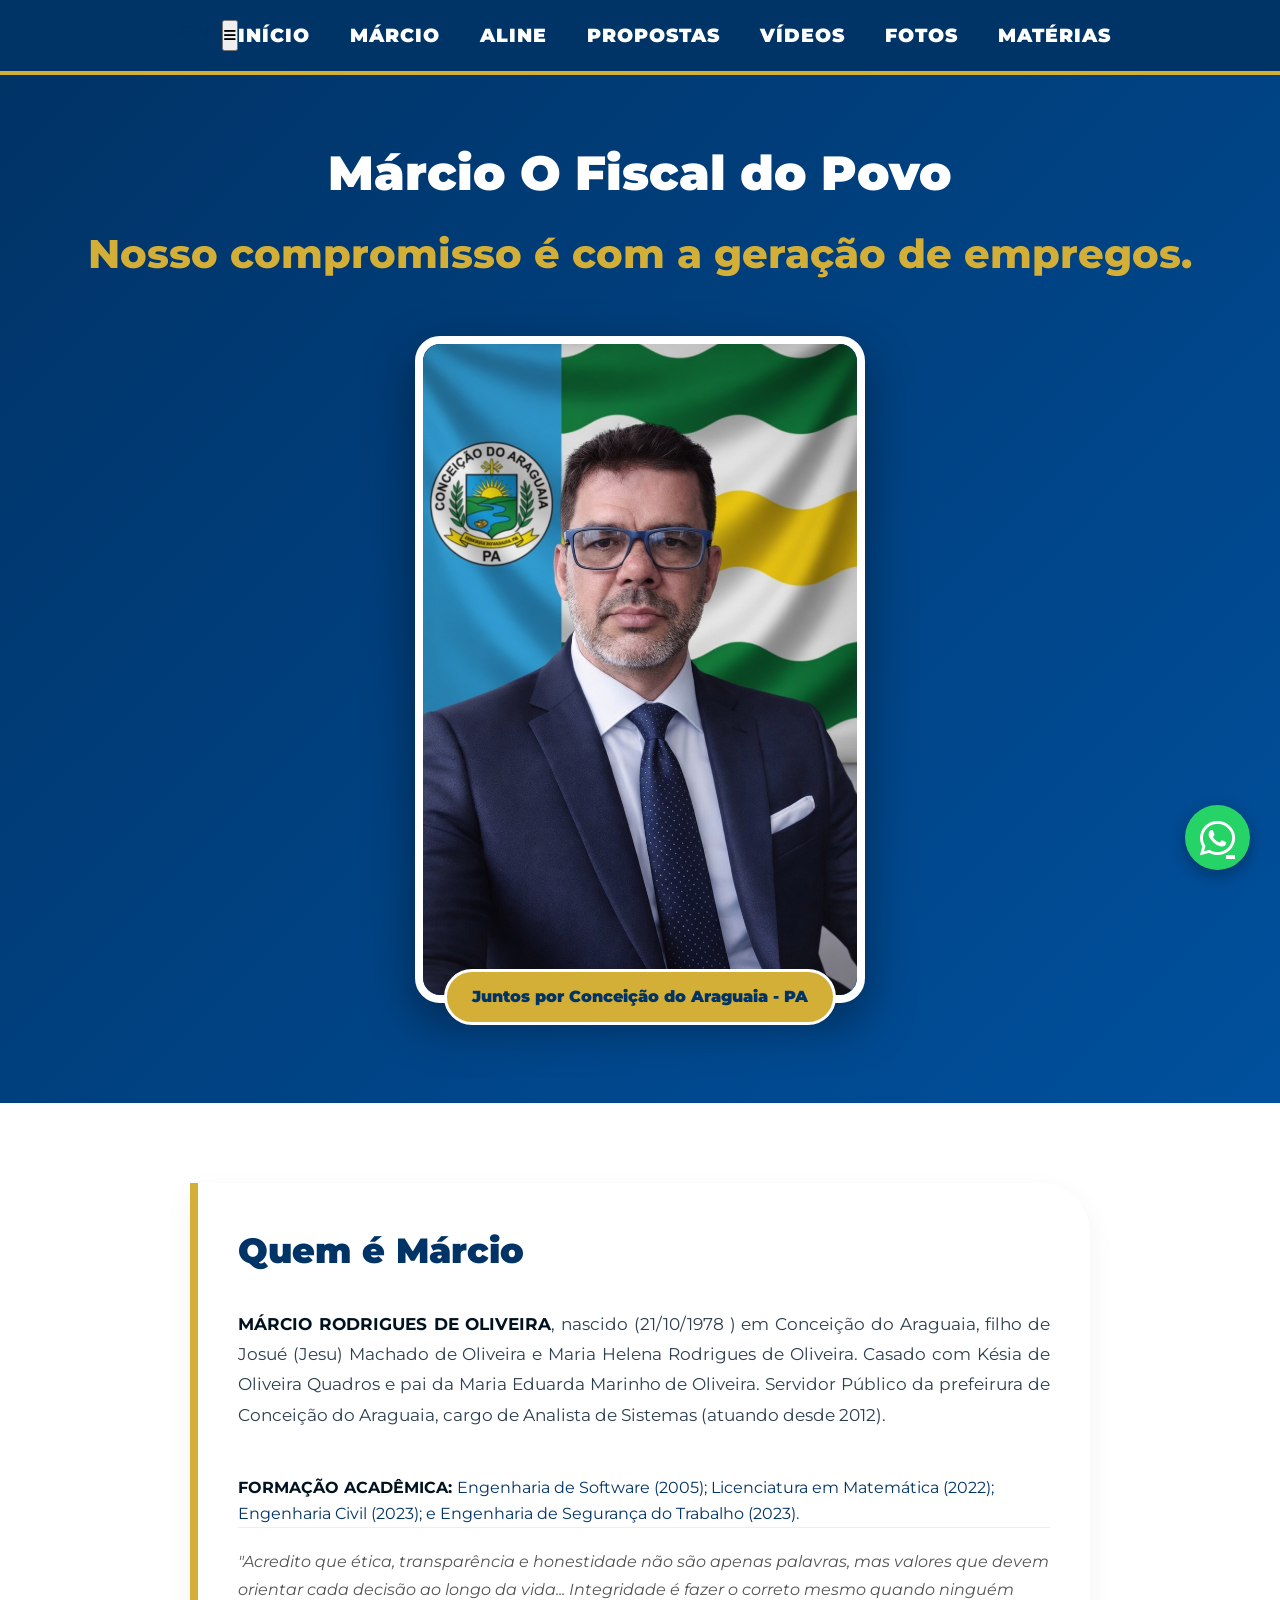
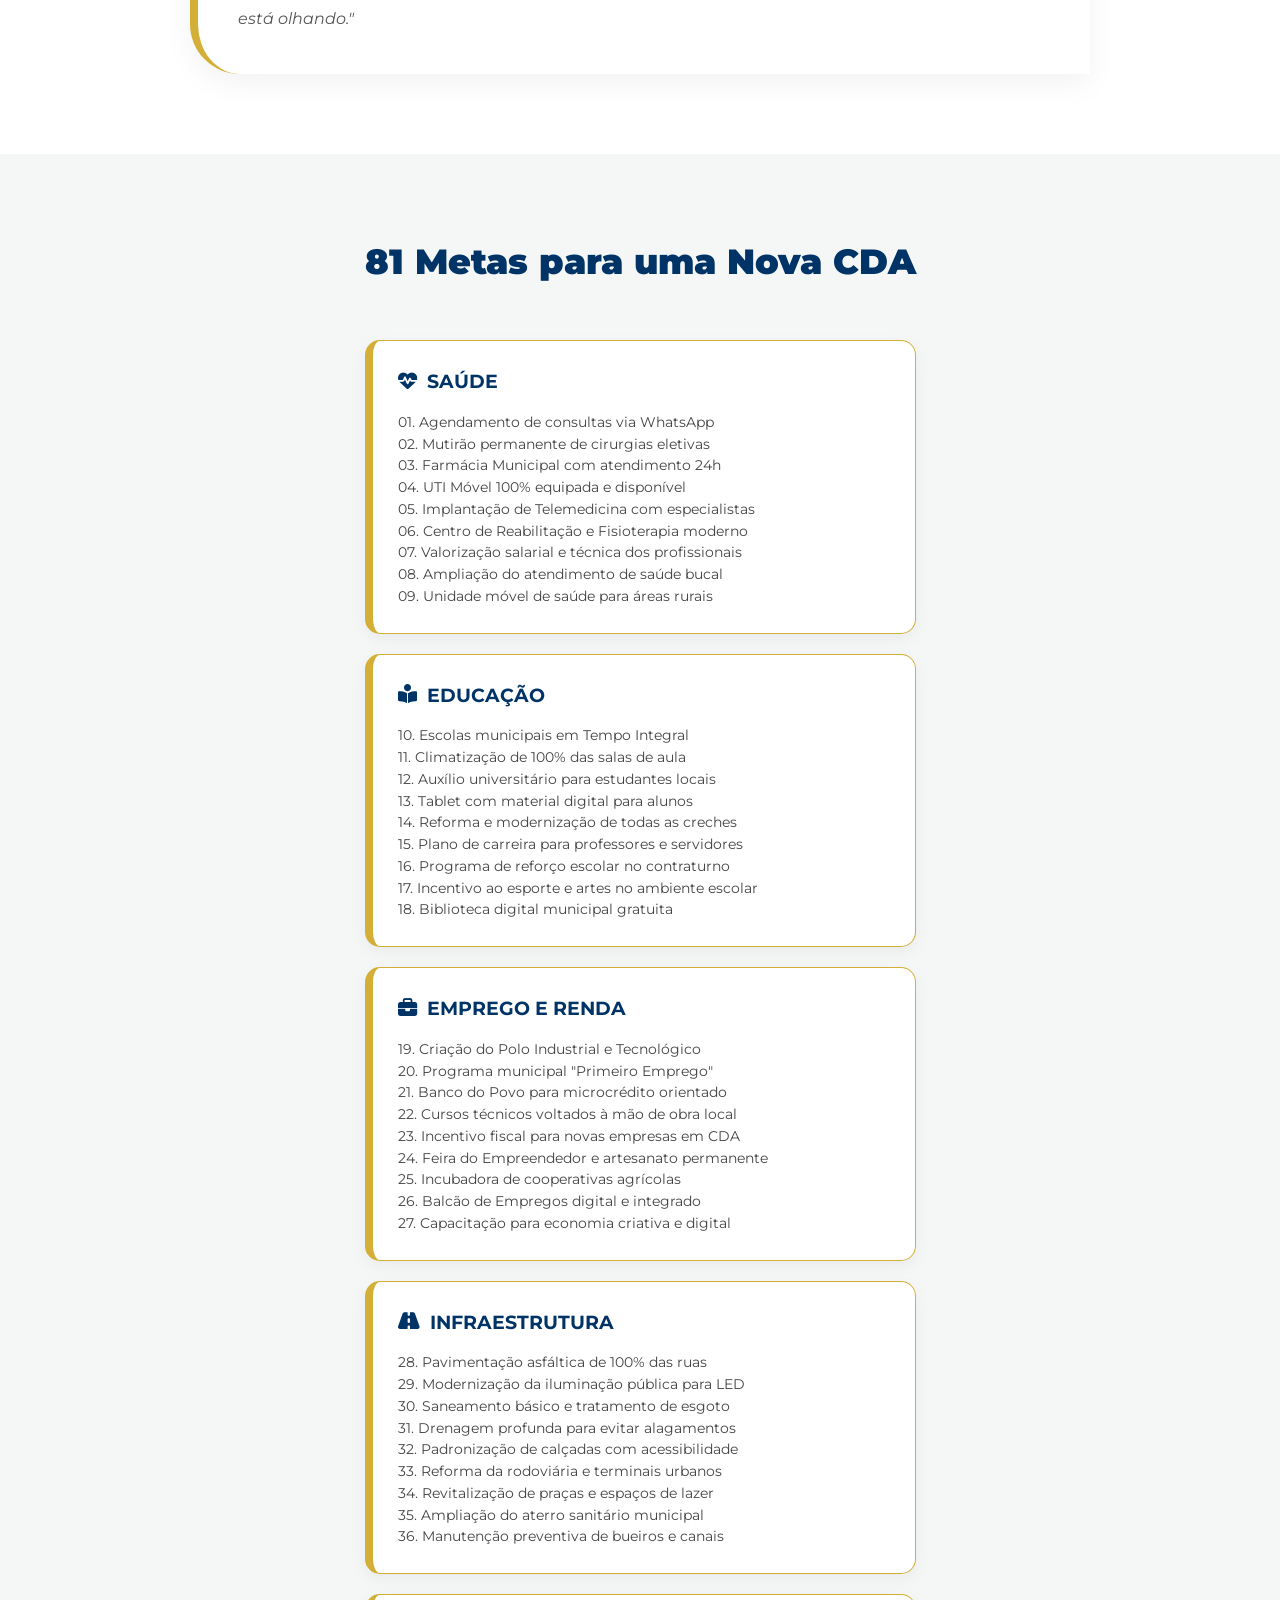
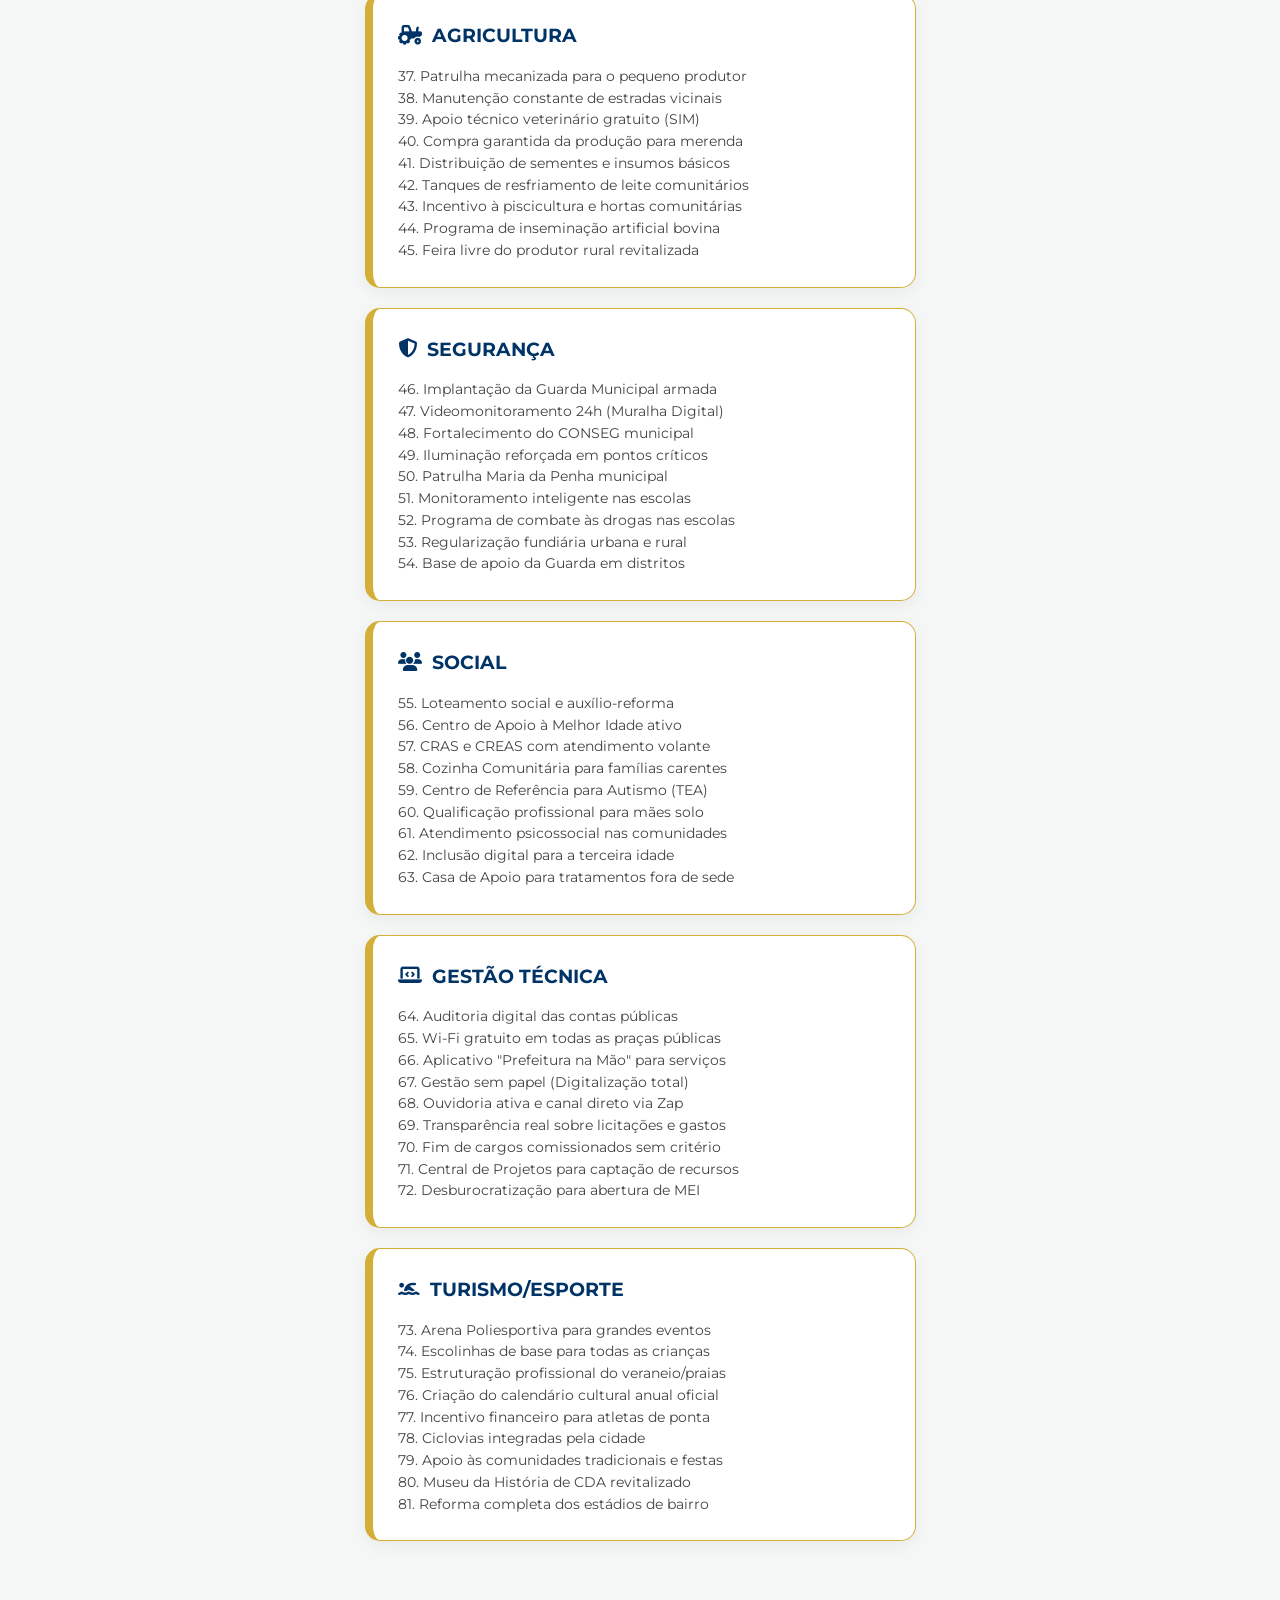
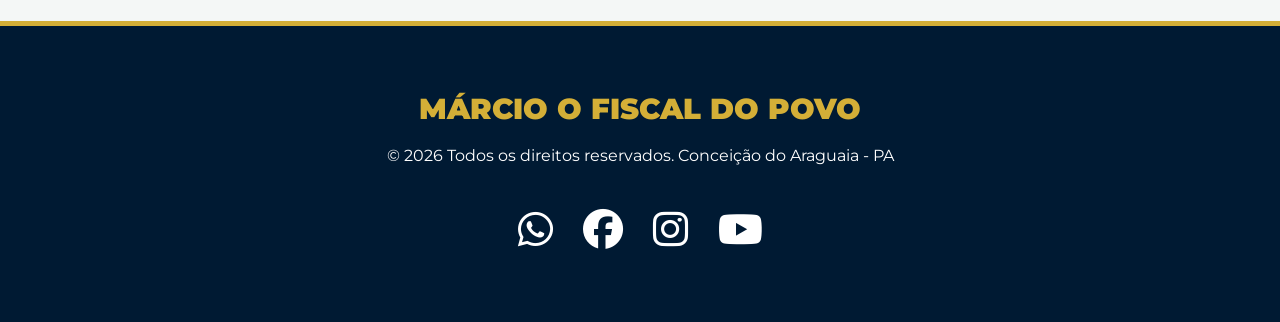
==== commit 96c11a04: "Atualizações gerais" ====
--- a/index.html
+++ b/index.html
@@ -3,7 +3,7 @@
 <head>
     <meta charset="UTF-8">
     <meta name="viewport" content="width=device-width, initial-scale=1.0">
-    <title>Márcio O Fiscal do Povo 2028</title>
+    <title>Márcio O Fiscal do Povo</title>
     <link href="https://fonts.googleapis.com/css2?family=Montserrat:wght@400;600;700;800;900&display=swap" rel="stylesheet">
     <link rel="stylesheet" href="https://cdnjs.cloudflare.com/ajax/libs/font-awesome/6.4.0/css/all.min.css">
     <link rel="stylesheet" href="style.css">
@@ -21,7 +21,7 @@
                 <li><a href="#propostas">PROPOSTAS</a></li>
                 <li><a href="videos.html">VÍDEOS</a></li>
                 <li><a href="fotos.html">FOTOS</a></li>
-                <li><a href="documentos.html">DOCUMENTOS</a></li>
+                <li><a href="materias.html">MATÉRIAS</a></li>
             </ul>
         </div>
     </nav>
@@ -29,7 +29,7 @@
     <header class="hero-section" id="inicio">
         <div class="hero-content">
             <h1 class="hero-title">Márcio O Fiscal do Povo</h1>
-            <p class="hero-subtitle" style="font-size: 1.1rem; color: #fff; margin-bottom: 5px; opacity: 0.9;">Este projeto faz parte da iniciativa CDA Sem Corrupção! 2028</p>
+            <p class="hero-subtitle" style="font-size: 1.1rem; color: #fff; margin-bottom: 5px; opacity: 0.9;"></p>
             <p class="hero-subtitle" style="font-weight: 800; color: #d4af37; margin-top: 0;">Nosso compromisso é com a geração de empregos.</p>
             <div class="hero-image-container">
                 <img src="img/01.jpg" alt="Márcio O Fiscal do Povo" class="hero-image">
@@ -44,63 +44,13 @@
                 <h2 class="section-title-premium">Quem é Márcio</h2>
                 <div class="bio-content">
                     <p style="text-align: justify; color: #2c3e50; line-height: 1.8; margin-bottom: 20px; font-size: 1.05em;">
-                        <strong style="color: #001220;">MÁRCIO RODRIGUES DE OLIVEIRA</strong>, nascido (21/10/1978 ) em Conceição do Araguaia, filho de Josué (Jesu) Machado de Oliveira e Maria Helena Rodrigues de Oliveira. Casado com Késia de Oliveira Quadros e pai da Maria Eduarda Marinho de Oliveira.
-                    </p><br>
-                    <div class="bio-timeline" style="margin-bottom: 25px;">
-                        <div class="timeline-item"><i class="fas fa-trophy"></i><p><strong>1º colocado</strong> no concurso de 2009 da prefeirura de Conceição do Araguaia, cargo de Analista de Sistemas (atuando desde 2012).</p></div>
+                        <strong style="color: #001220;">MÁRCIO RODRIGUES DE OLIVEIRA</strong>, nascido (21/10/1978 ) em Conceição do Araguaia, filho de Josué (Jesu) Machado de Oliveira e Maria Helena Rodrigues de Oliveira. Casado com Késia de Oliveira Quadros e pai da Maria Eduarda Marinho de Oliveira. Servidor Público da prefeirura de Conceição do Araguaia, cargo de Analista de Sistemas (atuando desde 2012).</p> <br>
+
+                    <p><strong style="color: #001220;">FORMAÇÃO ACADÊMICA: </strong>Engenharia de Software (2005); Licenciatura em Matemática (2022); Engenharia Civil (2023); e Engenharia de Segurança do Trabalho (2023).</p>
                         
-                        <div class="timeline-item" style="text-align: left; width: 100%; display: block; clear: both; margin-top: 20px;">
-    
-                            <div style="display: flex; align-items: flex-start; margin-bottom: 20px;">
-                                <i class="fas fa-graduation-cap" style="color: #c9a55c; margin-right: 15px; margin-top: 5px; font-size: 1.2em;"></i>
-                                <div style="font-size: 1.1em; color: #2c3e50; font-weight: bold; line-height: 1.4;">
-                                    Formações Acadêmica
-                                </div>
-                            </div>
-                        
-                            <div class="education-details" style="margin-left: 45px; font-size: 1em; line-height: 1.8; color: #7f8c8d; text-align: left;">
-                                
-                                <div style="margin-bottom: 25px;">
-                                    <h3 style="display: flex; align-items: center; color: #2c3e50; font-size: 1.2em; font-weight: bold; margin-bottom: 10px;">
-                                        <span style="margin-right: 10px;">🎓</span> Graduações
-                                    </h3>
-                                    <p style="text-align: justify; color: #7f8c8d; line-height: 1.6; margin-left: 35px;">
-                                        Engenharia de Software (2005); Licenciatura em Matemática (2022); Engenharia Civil (2023); e Engenharia de Segurança do Trabalho (2023).
-                                    </p>
-                                </div>
-                                
-                                <div style="margin-bottom: 25px;">
-                                    <h3 style="display: flex; align-items: center; color: #2c3e50; font-size: 1.2em; font-weight: bold; margin-bottom: 10px;">
-                                        <span style="margin-right: 10px;">🎓</span> Pós-graduações
-                                    </h3>
-                                    <p style="text-align: justify; color: #7f8c8d; line-height: 1.6; margin-left: 35px;">
-                                        Engenharia de Sistemas; Banco de Dados; Geoprocessamento e Saúde; Algoritmos e Estruturas de Dados; Gestão de Riscos e Cibersegurança; 
-                                        Engenharia de Software e Gestão de Projetos; Gestão de Projetos; e Redes de Computadores e Cloud Computing.
-                                    </p>
-                                </div>
-
-                        </div>
-
-                        </div>
-
-                    </div>
-
                     <div class="bio-manifesto" style="border-top: 1px solid #eee; padding-top: 20px; font-style: italic; color: #555; line-height: 1.8;">
                         "Acredito que ética, transparência e honestidade não são apenas palavras, mas valores que devem orientar cada decisão ao longo da vida... Integridade é fazer o correto mesmo quando ninguém está olhando."
                     </div>
-                </div>
-            </div>
-        </div>
-    </section>
-
-    <section class="biografia-section" id="aline" style="background: #ffffff;">
-        <div class="container-biografia">
-            <div class="bio-card" style="border-left: 8px solid #003366; border-radius: 0 50px 0 50px;">
-                <h2 class="section-title-premium">Quem é Aline</h2>
-                <div class="bio-content">
-                    <p class="bio-intro"><strong>ALINE VALENTINA</strong>, natural de Conceição do Araguaia (PA). Assistente Social e Tecnóloga em Gestão Pública.</p>
-                    <p style="margin-top: 10px; font-weight: 700; color: #003366;">Pós-graduada em Gestão do Terceiro Setor e Saúde Mental.</p>
-                    <p style="margin-top: 15px; color: #444; line-height: 1.7; font-style: italic;">"Em minha função como Tecnóloga em Gestão Pública, não aceito respostas superficiais... Priorizo o cuidado humano e a gestão orientada a resultados."</p>
                 </div>
             </div>
         </div>
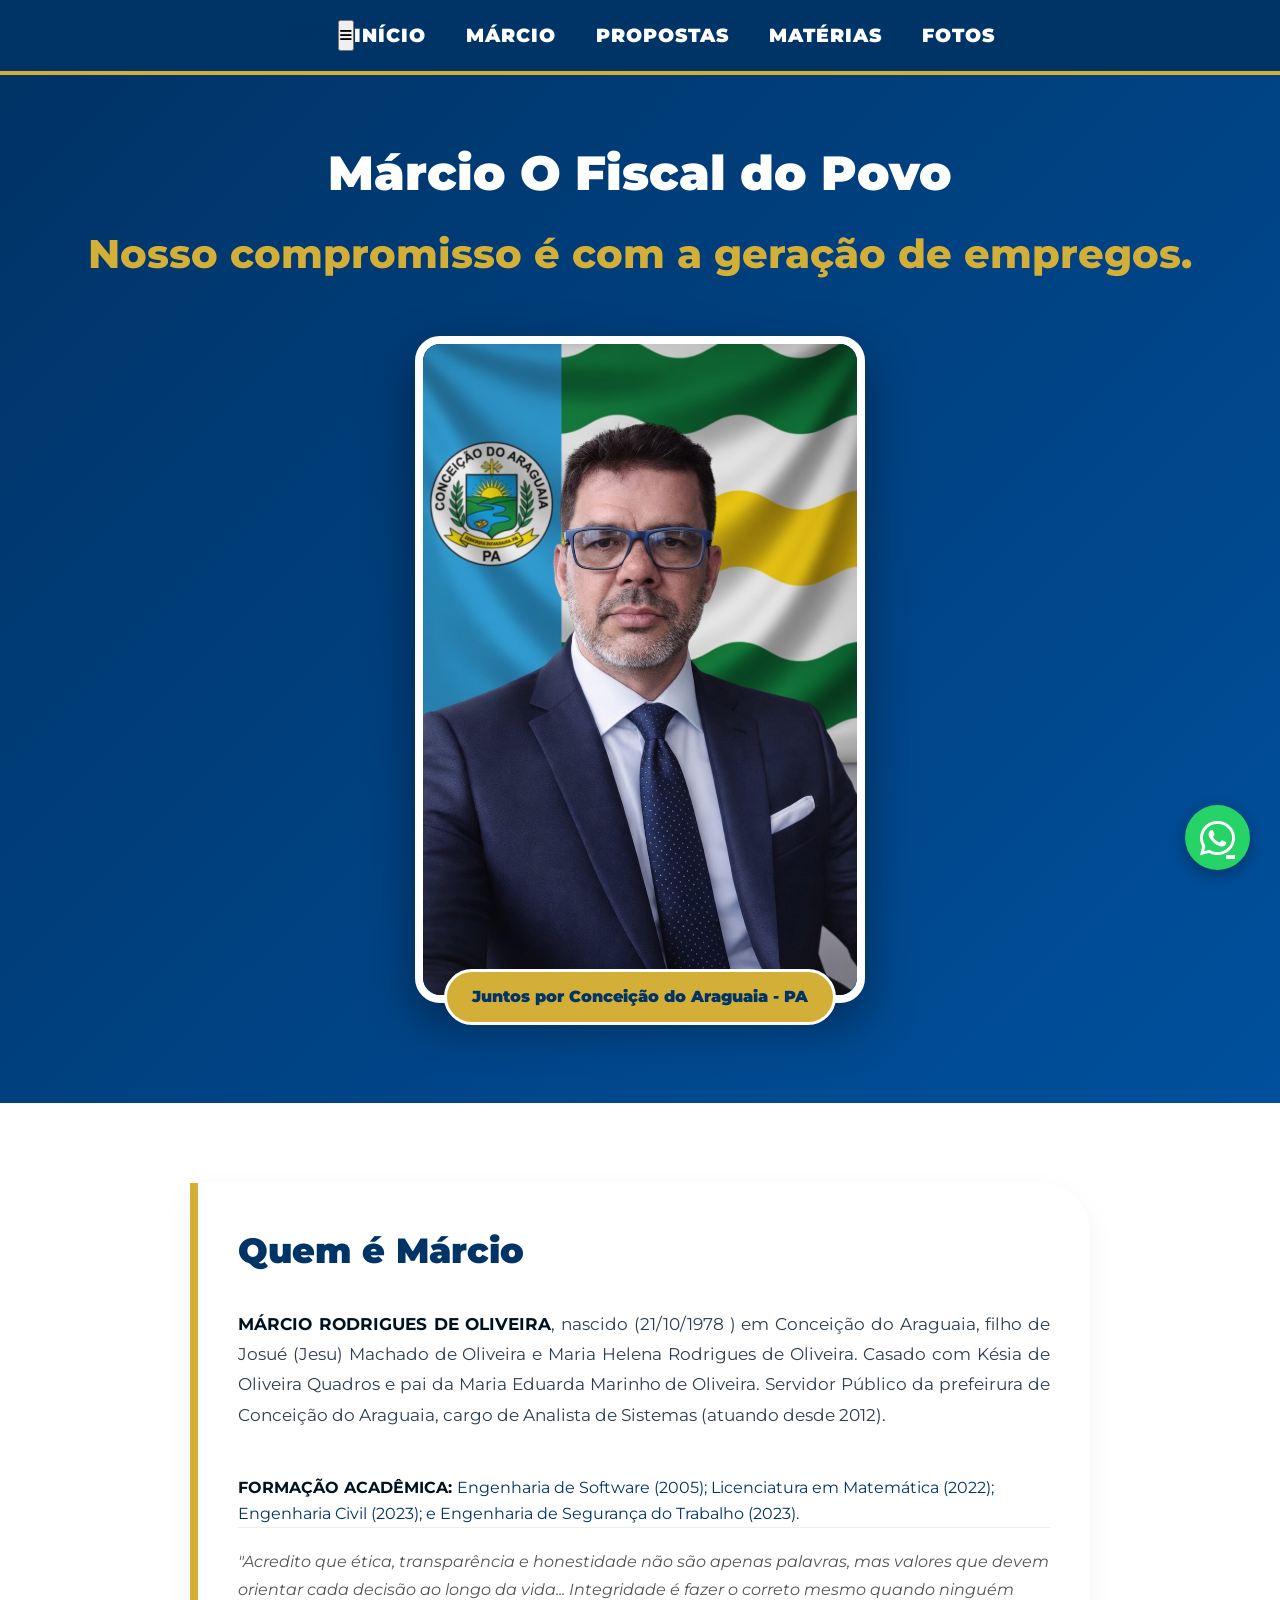
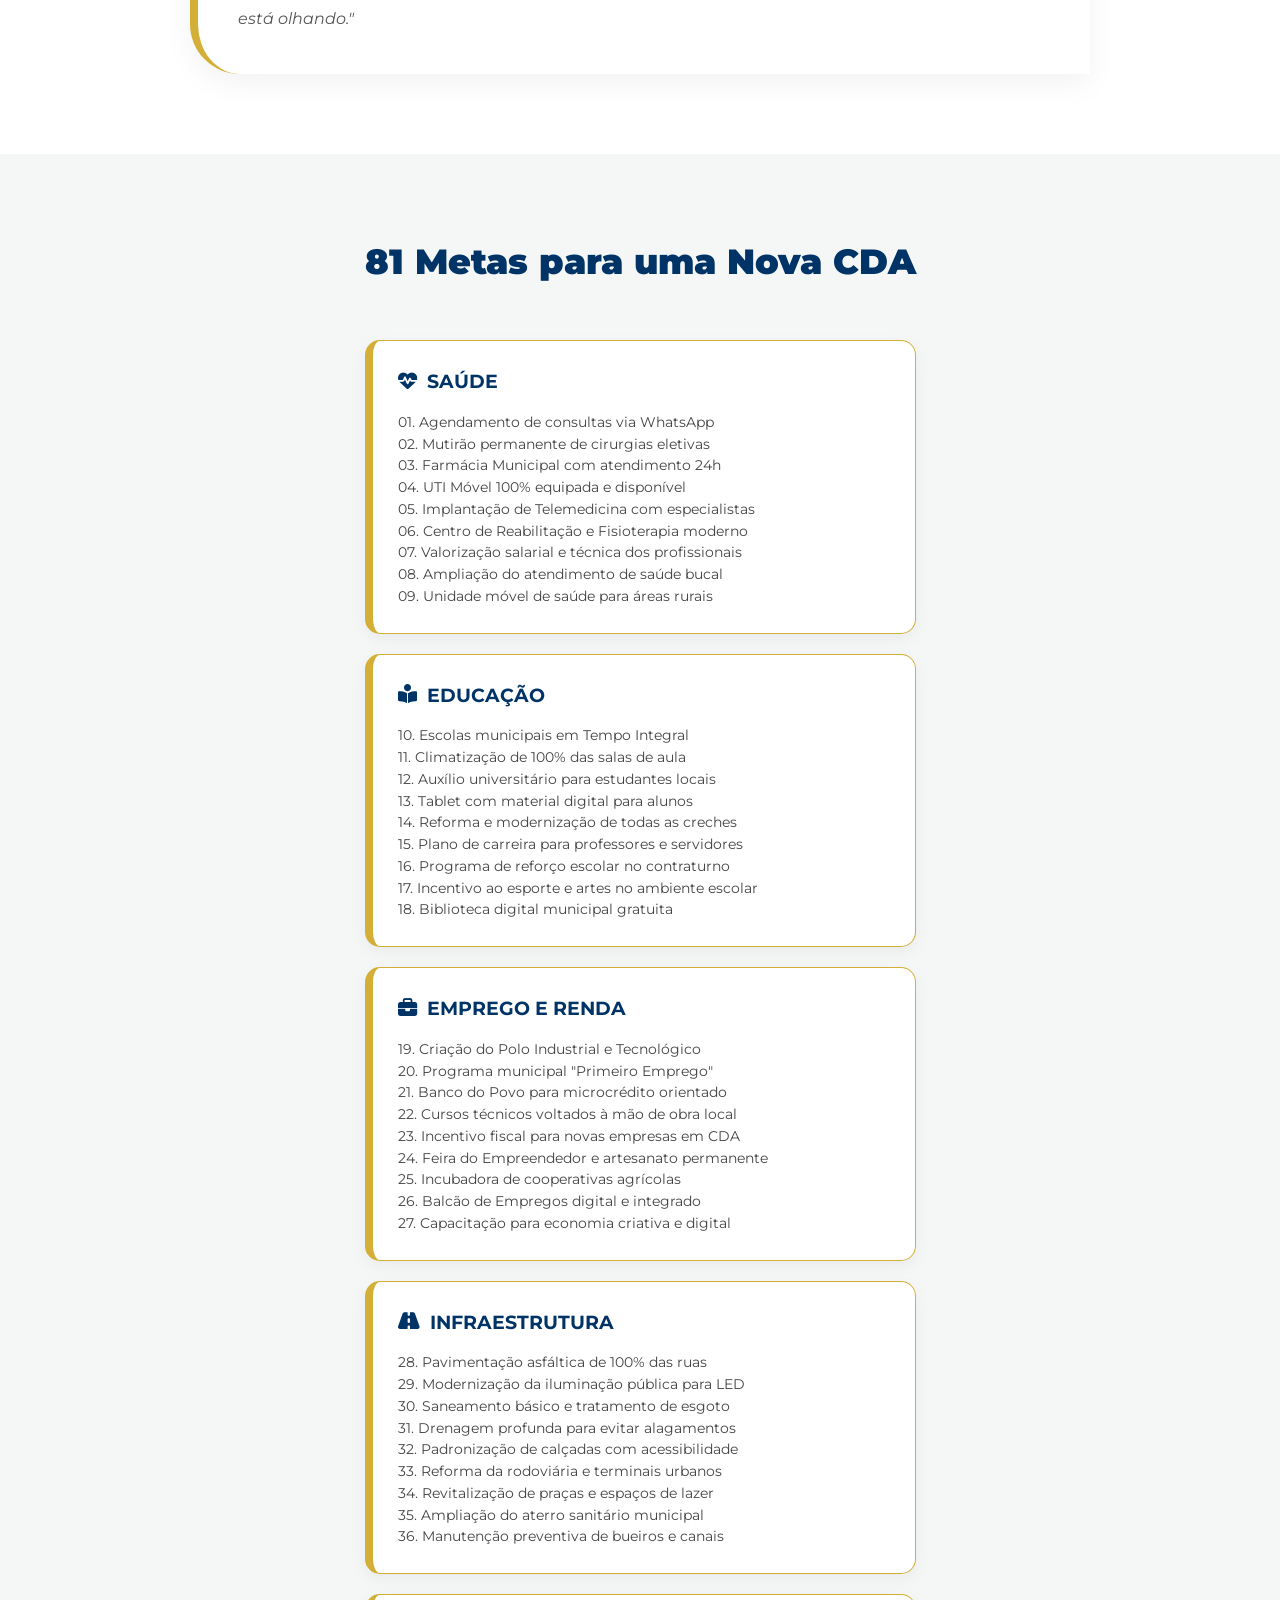
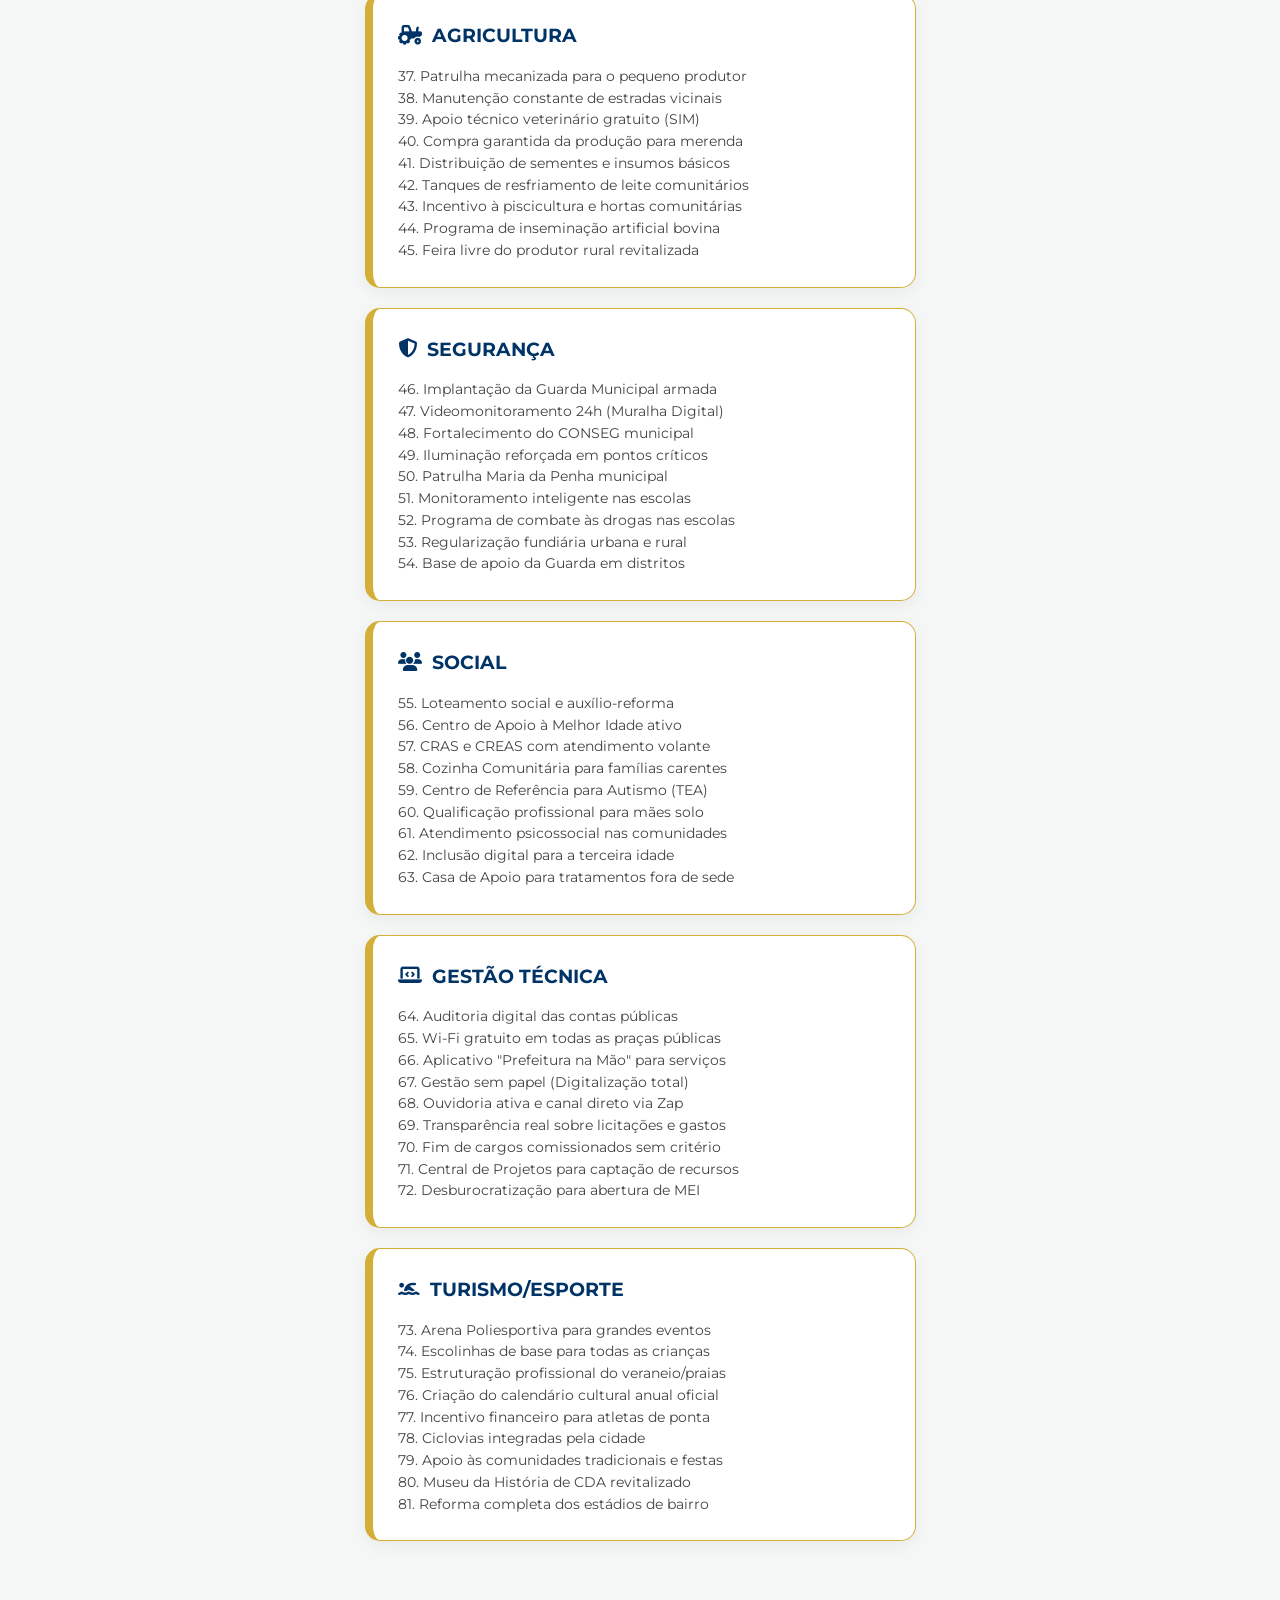
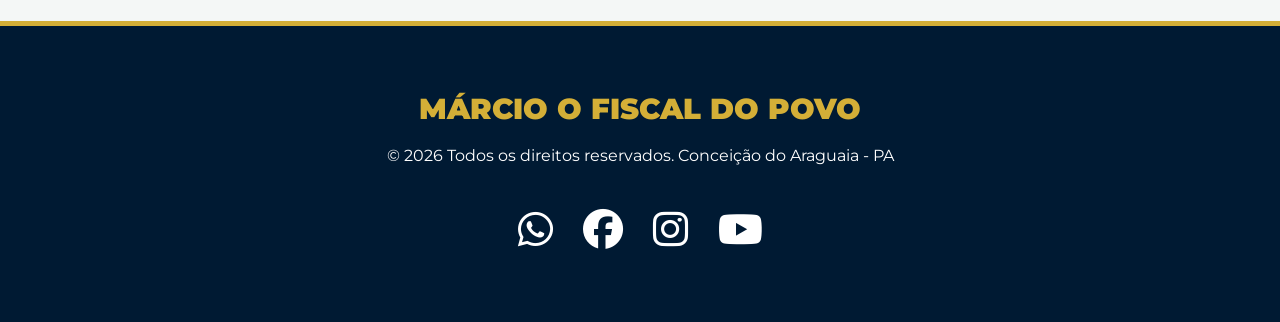
==== commit 31a7ff94: "update" ====
--- a/index.html
+++ b/index.html
@@ -17,11 +17,9 @@
             <ul class="nav-menu" id="nav-menu">
                 <li><a href="index.html#inicio">INÍCIO</a></li>
                 <li><a href="index.html#marcio">MÁRCIO</a></li>
-                <li><a href="index.html#aline">ALINE</a></li>
                 <li><a href="#propostas">PROPOSTAS</a></li>
-                <li><a href="videos.html">VÍDEOS</a></li>
-                <li><a href="fotos.html">FOTOS</a></li>
                 <li><a href="materias.html">MATÉRIAS</a></li>
+                <li><a href="fotos.html">FOTOS</a></li>                
             </ul>
         </div>
     </nav>
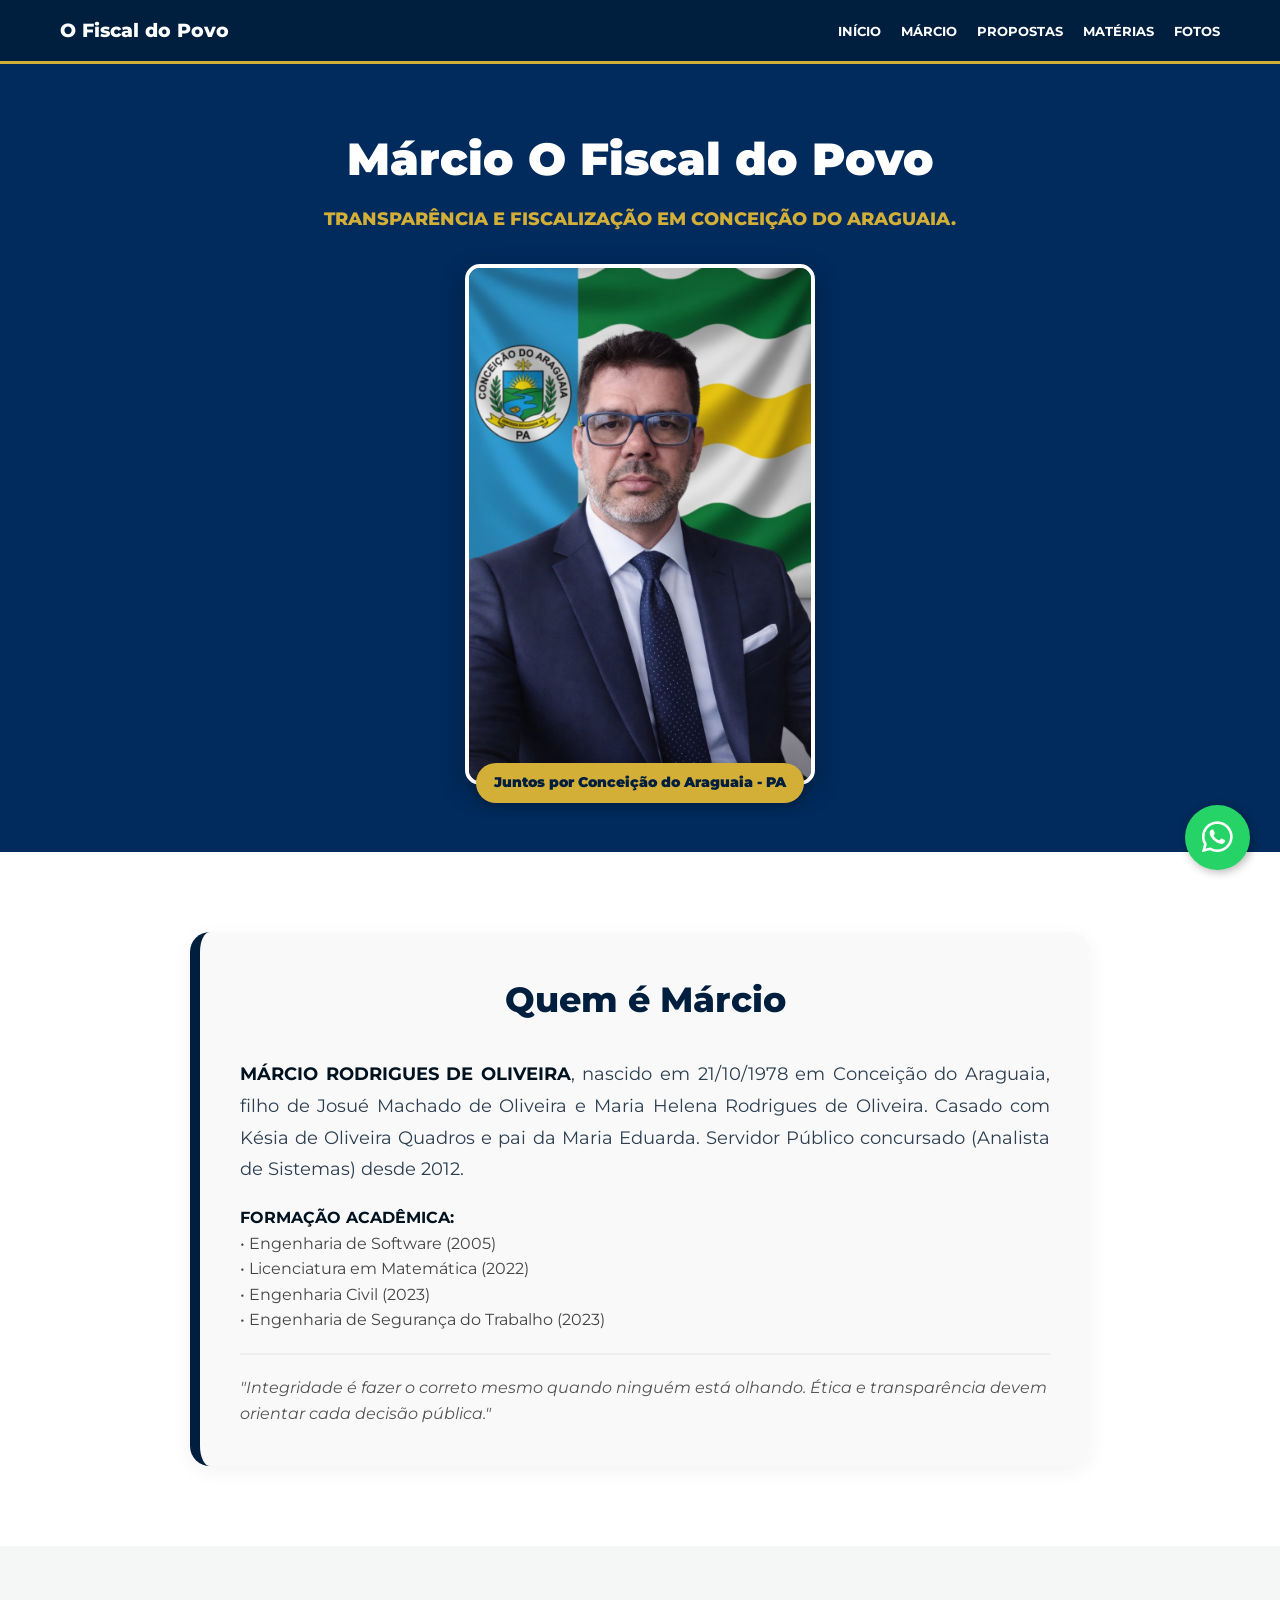
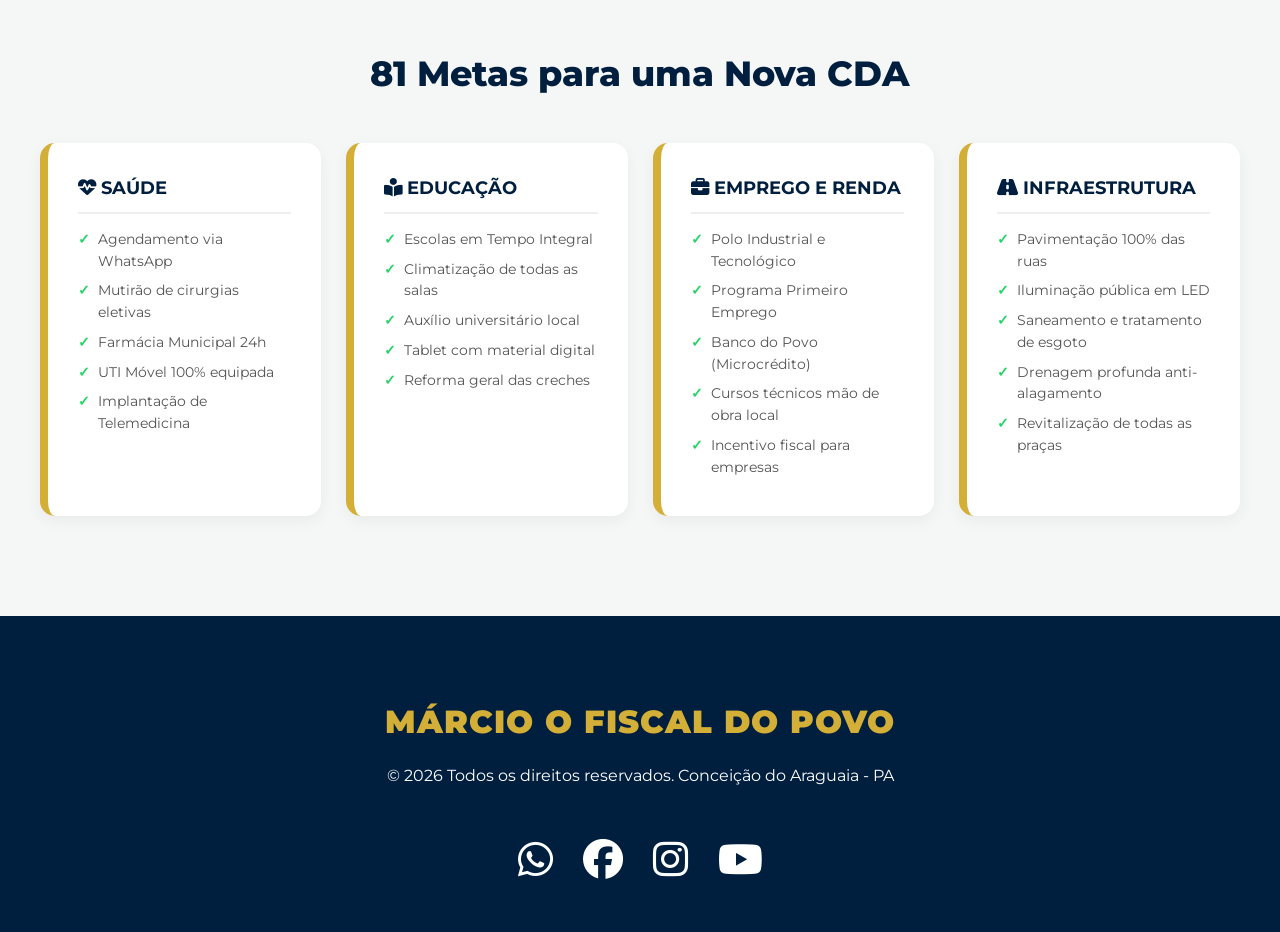
==== commit bffd9161: "Correção completa do layout e footer" ====
--- a/index.html
+++ b/index.html
@@ -6,17 +6,274 @@
     <title>Márcio O Fiscal do Povo</title>
     <link href="https://fonts.googleapis.com/css2?family=Montserrat:wght@400;600;700;800;900&display=swap" rel="stylesheet">
     <link rel="stylesheet" href="https://cdnjs.cloudflare.com/ajax/libs/font-awesome/6.4.0/css/all.min.css">
-    <link rel="stylesheet" href="style.css">
+    
+    <style>
+        /* 1. RESET E ESTILOS GERAIS */
+        * {
+            margin: 0;
+            padding: 0;
+            box-sizing: border-box;
+        }
+
+        body {
+            font-family: 'Montserrat', sans-serif;
+            background-color: #f4f7f6;
+            color: #333;
+            line-height: 1.6;
+        }
+
+        /* 2. MENU DE NAVEGAÇÃO */
+        .main-nav {
+            background-color: #001f3f;
+            padding: 15px 0;
+            width: 100%;
+            border-bottom: 3px solid #d4af37;
+            position: sticky;
+            top: 0;
+            z-index: 1000;
+        }
+
+        .nav-container {
+            max-width: 1200px;
+            margin: 0 auto;
+            display: flex;
+            justify-content: space-between;
+            align-items: center;
+            padding: 0 20px;
+        }
+
+        .nav-logo {
+            color: #fff;
+            font-weight: 800;
+            font-size: 1.2rem;
+        }
+
+        .nav-menu {
+            list-style: none;
+            display: flex;
+            gap: 20px;
+        }
+
+        .nav-menu li a {
+            color: #ffffff;
+            text-decoration: none;
+            font-weight: bold;
+            font-size: 13px;
+            transition: 0.3s;
+        }
+
+        .nav-menu li a:hover {
+            color: #ffcc00;
+        }
+
+        /* 3. HERO SECTION (FOTO BEM MENOR) */
+        .hero-section {
+            background-color: #002b5c;
+            color: white;
+            text-align: center;
+            padding: 60px 20px; /* Reduzi o padding vertical */
+        }
+
+        .hero-title {
+            font-size: 2.8rem;
+            margin-bottom: 10px;
+            font-weight: 900;
+        }
+
+        .hero-subtitle {
+            font-weight: 800;
+            color: #d4af37;
+            text-transform: uppercase;
+            font-size: 1.1rem;
+            margin-bottom: 30px;
+        }
+
+        .hero-image-container {
+            position: relative;
+            display: inline-block;
+            margin: 0 auto;
+        }
+
+        .hero-image {
+            max-width: 350px; /* DEFINI O TAMANHO MÁXIMO BEM MENOR */
+            width: 100%;
+            height: auto;
+            border-radius: 15px;
+            border: 4px solid #fff;
+            box-shadow: 0 8px 25px rgba(0,0,0,0.3);
+            display: block;
+        }
+
+        .hero-badge {
+            background: #d4af37;
+            color: #001f3f;
+            padding: 8px 18px;
+            border-radius: 50px;
+            font-weight: 900;
+            font-size: 0.9rem;
+            position: absolute;
+            bottom: -18px;
+            left: 50%;
+            transform: translateX(-50%);
+            white-space: nowrap;
+            box-shadow: 0 4px 10px rgba(0,0,0,0.2);
+        }
+
+        /* 4. BIOGRAFIA */
+        .biografia-section {
+            padding: 80px 20px;
+            background: #fff;
+        }
+
+        .container-biografia {
+            max-width: 900px;
+            margin: 0 auto;
+        }
+
+        .bio-card {
+            background: #f9f9f9;
+            padding: 40px;
+            border-radius: 20px;
+            box-shadow: 0 5px 20px rgba(0,0,0,0.05);
+            border-left: 10px solid #001f3f;
+        }
+
+        .section-title-premium {
+            font-size: 2.2rem;
+            color: #001f3f;
+            margin-bottom: 30px;
+            text-align: center;
+            font-weight: 800;
+        }
+
+        .bio-manifesto {
+            border-top: 2px solid #eee;
+            padding-top: 20px;
+            font-style: italic;
+            color: #555;
+            font-size: 1rem;
+            margin-top: 20px;
+        }
+
+        /* 5. METAS GRID */
+        .propostas-grid {
+            display: grid;
+            grid-template-columns: repeat(auto-fit, minmax(280px, 1fr));
+            gap: 25px;
+            margin-top: 40px;
+        }
+
+        .proposta-card-tech {
+            background: white;
+            padding: 30px;
+            border-radius: 15px;
+            border-left: 8px solid #d4af37;
+            box-shadow: 0 5px 15px rgba(0,0,0,0.05);
+            transition: 0.3s;
+        }
+
+        .proposta-card-tech:hover {
+            transform: translateY(-5px);
+        }
+
+        .proposta-card-tech h3 {
+            color: #001f3f;
+            margin-bottom: 15px;
+            font-size: 1.15rem;
+            border-bottom: 2px solid #eee;
+            padding-bottom: 10px;
+            text-transform: uppercase;
+        }
+
+        .proposta-card-tech ul li {
+            list-style: none;
+            font-size: 0.85rem;
+            margin-bottom: 8px;
+            color: #555;
+            position: relative;
+            padding-left: 20px;
+        }
+
+        .proposta-card-tech ul li::before {
+            content: "✓";
+            position: absolute;
+            left: 0;
+            color: #25d366;
+            font-weight: bold;
+        }
+
+        /* 6. RODAPÉ (LARGURA TOTAL) */
+        .main-footer {
+            background: #001f3f;
+            color: white;
+            padding: 80px 20px 40px;
+            text-align: center;
+            width: 100%;
+        }
+
+        .footer-logo-title {
+            color: #d4af37;
+            font-size: 2rem;
+            font-weight: 900;
+            margin-bottom: 15px;
+            text-transform: uppercase;
+            letter-spacing: 1px;
+        }
+
+        .footer-sociais {
+            display: flex;
+            justify-content: center;
+            gap: 30px;
+            margin-top: 40px;
+            flex-wrap: wrap;
+        }
+
+        .footer-sociais a {
+            color: #fff;
+            font-size: 2.5rem;
+            transition: 0.3s;
+        }
+
+        .footer-sociais a:hover {
+            color: #ffcc00;
+            transform: scale(1.1);
+        }
+
+        /* 7. WHATSAPP FLUTUANTE */
+        .whatsapp-float {
+            position: fixed;
+            width: 65px;
+            height: 65px;
+            bottom: 30px;
+            right: 30px;
+            background-color: #25d366;
+            color: #FFF;
+            border-radius: 50px;
+            display: flex;
+            align-items: center;
+            justify-content: center;
+            font-size: 35px;
+            box-shadow: 2px 2px 10px rgba(0,0,0,0.3);
+            z-index: 1000;
+            text-decoration: none;
+        }
+
+        @media (max-width: 768px) {
+            .hero-title { font-size: 2rem; }
+            .hero-subtitle { font-size: 1rem; }
+            .hero-image { max-width: 280px; } /* Ainda menor em mobile */
+            .nav-menu { display: none; }
+        }
+    </style>
 </head>
 <body>
 
     <nav class="main-nav">
         <div class="nav-container">
-            <div class="nav-logo">MENU</div>
-            <button class="mobile-menu-btn" id="menu-btn"><i class="fas fa-bars"></i></button>
-            <ul class="nav-menu" id="nav-menu">
-                <li><a href="index.html#inicio">INÍCIO</a></li>
-                <li><a href="index.html#marcio">MÁRCIO</a></li>
+            <div class="nav-logo">O Fiscal do Povo</div>
+            <ul class="nav-menu">
+                <li><a href="#inicio">INÍCIO</a></li>
+                <li><a href="#marcio">MÁRCIO</a></li>
                 <li><a href="#propostas">PROPOSTAS</a></li>
                 <li><a href="materias.html">MATÉRIAS</a></li>
                 <li><a href="fotos.html">FOTOS</a></li>                
@@ -27,8 +284,7 @@
     <header class="hero-section" id="inicio">
         <div class="hero-content">
             <h1 class="hero-title">Márcio O Fiscal do Povo</h1>
-            <p class="hero-subtitle" style="font-size: 1.1rem; color: #fff; margin-bottom: 5px; opacity: 0.9;"></p>
-            <p class="hero-subtitle" style="font-weight: 800; color: #d4af37; margin-top: 0;">Nosso compromisso é com a geração de empregos.</p>
+            <p class="hero-subtitle">Transparência e Fiscalização em Conceição do Araguaia.</p>
             <div class="hero-image-container">
                 <img src="img/01.jpg" alt="Márcio O Fiscal do Povo" class="hero-image">
                 <div class="hero-badge">Juntos por Conceição do Araguaia - PA</div>
@@ -41,178 +297,93 @@
             <div class="bio-card">
                 <h2 class="section-title-premium">Quem é Márcio</h2>
                 <div class="bio-content">
-                    <p style="text-align: justify; color: #2c3e50; line-height: 1.8; margin-bottom: 20px; font-size: 1.05em;">
-                        <strong style="color: #001220;">MÁRCIO RODRIGUES DE OLIVEIRA</strong>, nascido (21/10/1978 ) em Conceição do Araguaia, filho de Josué (Jesu) Machado de Oliveira e Maria Helena Rodrigues de Oliveira. Casado com Késia de Oliveira Quadros e pai da Maria Eduarda Marinho de Oliveira. Servidor Público da prefeirura de Conceição do Araguaia, cargo de Analista de Sistemas (atuando desde 2012).</p> <br>
-
-                    <p><strong style="color: #001220;">FORMAÇÃO ACADÊMICA: </strong>Engenharia de Software (2005); Licenciatura em Matemática (2022); Engenharia Civil (2023); e Engenharia de Segurança do Trabalho (2023).</p>
-                        
-                    <div class="bio-manifesto" style="border-top: 1px solid #eee; padding-top: 20px; font-style: italic; color: #555; line-height: 1.8;">
-                        "Acredito que ética, transparência e honestidade não são apenas palavras, mas valores que devem orientar cada decisão ao longo da vida... Integridade é fazer o correto mesmo quando ninguém está olhando."
+                    <p style="text-align: justify; color: #2c3e50; line-height: 1.8; margin-bottom: 20px; font-size: 1.1rem;">
+                        <strong style="color: #001220;">MÁRCIO RODRIGUES DE OLIVEIRA</strong>, nascido em 21/10/1978 em Conceição do Araguaia, filho de Josué Machado de Oliveira e Maria Helena Rodrigues de Oliveira. Casado com Késia de Oliveira Quadros e pai da Maria Eduarda. Servidor Público concursado (Analista de Sistemas) desde 2012.
+                    </p>
+                    <p style="margin-bottom: 20px; font-size: 1rem; color: #444;">
+                        <strong style="color: #001220;">FORMAÇÃO ACADÊMICA:</strong><br>
+                        • Engenharia de Software (2005)<br>
+                        • Licenciatura em Matemática (2022)<br>
+                        • Engenharia Civil (2023)<br>
+                        • Engenharia de Segurança do Trabalho (2023)
+                    </p>
+                    <div class="bio-manifesto">
+                        "Integridade é fazer o correto mesmo quando ninguém está olhando. Ética e transparência devem orientar cada decisão pública."
                     </div>
                 </div>
             </div>
         </div>
     </section>
 
-    <section class="propostas-section" id="propostas" style="padding: 80px 20px; background: #f4f7f6;">
-        <div class="container-propostas" style="max-width: 1200px; margin: 0 auto;">
-            <h2 class="section-title-premium" style="text-align: center; color: #003366; margin-bottom: 50px;">81 Metas para uma Nova CDA</h2>
-            
-            <div class="propostas-grid" style="display: grid; grid-template-columns: repeat(auto-fit, minmax(320px, 1fr)); gap: 20px;">
+    <section class="propostas-section" id="propostas" style="padding: 100px 20px; background-color: #f4f7f6;">
+        <div style="max-width: 1200px; margin: 0 auto;">
+            <h2 class="section-title-premium">81 Metas para uma Nova CDA</h2>
+            <div class="propostas-grid">
                 
-                <div class="proposta-card-tech" style="background: white; padding: 25px; border-radius: 15px; border-left: 8px solid #d4af37; box-shadow: 0 5px 15px rgba(0,0,0,0.05);">
-                    <h3 style="color: #003366; margin-bottom: 15px; font-size: 1.2rem; display: flex; align-items: center; gap: 10px;"><i class="fas fa-heartbeat"></i> SAÚDE</h3>
-                    <ul style="list-style: none; font-size: 0.85rem; line-height: 1.6; color: #444;">
-                        <li>01. Agendamento de consultas via WhatsApp</li>
-                        <li>02. Mutirão permanente de cirurgias eletivas</li>
-                        <li>03. Farmácia Municipal com atendimento 24h</li>
-                        <li>04. UTI Móvel 100% equipada e disponível</li>
-                        <li>05. Implantação de Telemedicina com especialistas</li>
-                        <li>06. Centro de Reabilitação e Fisioterapia moderno</li>
-                        <li>07. Valorização salarial e técnica dos profissionais</li>
-                        <li>08. Ampliação do atendimento de saúde bucal</li>
-                        <li>09. Unidade móvel de saúde para áreas rurais</li>
+                <div class="proposta-card-tech">
+                    <h3><i class="fas fa-heartbeat"></i> SAÚDE</h3>
+                    <ul>
+                        <li>Agendamento via WhatsApp</li>
+                        <li>Mutirão de cirurgias eletivas</li>
+                        <li>Farmácia Municipal 24h</li>
+                        <li>UTI Móvel 100% equipada</li>
+                        <li>Implantação de Telemedicina</li>
                     </ul>
                 </div>
 
-                <div class="proposta-card-tech" style="background: white; padding: 25px; border-radius: 15px; border-left: 8px solid #d4af37; box-shadow: 0 5px 15px rgba(0,0,0,0.05);">
-                    <h3 style="color: #003366; margin-bottom: 15px; font-size: 1.2rem; display: flex; align-items: center; gap: 10px;"><i class="fas fa-book-reader"></i> EDUCAÇÃO</h3>
-                    <ul style="list-style: none; font-size: 0.85rem; line-height: 1.6; color: #444;">
-                        <li>10. Escolas municipais em Tempo Integral</li>
-                        <li>11. Climatização de 100% das salas de aula</li>
-                        <li>12. Auxílio universitário para estudantes locais</li>
-                        <li>13. Tablet com material digital para alunos</li>
-                        <li>14. Reforma e modernização de todas as creches</li>
-                        <li>15. Plano de carreira para professores e servidores</li>
-                        <li>16. Programa de reforço escolar no contraturno</li>
-                        <li>17. Incentivo ao esporte e artes no ambiente escolar</li>
-                        <li>18. Biblioteca digital municipal gratuita</li>
+                <div class="proposta-card-tech">
+                    <h3><i class="fas fa-book-reader"></i> EDUCAÇÃO</h3>
+                    <ul>
+                        <li>Escolas em Tempo Integral</li>
+                        <li>Climatização de todas as salas</li>
+                        <li>Auxílio universitário local</li>
+                        <li>Tablet com material digital</li>
+                        <li>Reforma geral das creches</li>
                     </ul>
                 </div>
 
-                <div class="proposta-card-tech" style="background: white; padding: 25px; border-radius: 15px; border-left: 8px solid #d4af37; box-shadow: 0 5px 15px rgba(0,0,0,0.05);">
-                    <h3 style="color: #003366; margin-bottom: 15px; font-size: 1.2rem; display: flex; align-items: center; gap: 10px;"><i class="fas fa-briefcase"></i> EMPREGO E RENDA</h3>
-                    <ul style="list-style: none; font-size: 0.85rem; line-height: 1.6; color: #444;">
-                        <li>19. Criação do Polo Industrial e Tecnológico</li>
-                        <li>20. Programa municipal "Primeiro Emprego"</li>
-                        <li>21. Banco do Povo para microcrédito orientado</li>
-                        <li>22. Cursos técnicos voltados à mão de obra local</li>
-                        <li>23. Incentivo fiscal para novas empresas em CDA</li>
-                        <li>24. Feira do Empreendedor e artesanato permanente</li>
-                        <li>25. Incubadora de cooperativas agrícolas</li>
-                        <li>26. Balcão de Empregos digital e integrado</li>
-                        <li>27. Capacitação para economia criativa e digital</li>
+                <div class="proposta-card-tech">
+                    <h3><i class="fas fa-briefcase"></i> EMPREGO E RENDA</h3>
+                    <ul>
+                        <li>Polo Industrial e Tecnológico</li>
+                        <li>Programa Primeiro Emprego</li>
+                        <li>Banco do Povo (Microcrédito)</li>
+                        <li>Cursos técnicos mão de obra local</li>
+                        <li>Incentivo fiscal para empresas</li>
                     </ul>
                 </div>
 
-                <div class="proposta-card-tech" style="background: white; padding: 25px; border-radius: 15px; border-left: 8px solid #d4af37; box-shadow: 0 5px 15px rgba(0,0,0,0.05);">
-                    <h3 style="color: #003366; margin-bottom: 15px; font-size: 1.2rem; display: flex; align-items: center; gap: 10px;"><i class="fas fa-road"></i> INFRAESTRUTURA</h3>
-                    <ul style="list-style: none; font-size: 0.85rem; line-height: 1.6; color: #444;">
-                        <li>28. Pavimentação asfáltica de 100% das ruas</li>
-                        <li>29. Modernização da iluminação pública para LED</li>
-                        <li>30. Saneamento básico e tratamento de esgoto</li>
-                        <li>31. Drenagem profunda para evitar alagamentos</li>
-                        <li>32. Padronização de calçadas com acessibilidade</li>
-                        <li>33. Reforma da rodoviária e terminais urbanos</li>
-                        <li>34. Revitalização de praças e espaços de lazer</li>
-                        <li>35. Ampliação do aterro sanitário municipal</li>
-                        <li>36. Manutenção preventiva de bueiros e canais</li>
+                <div class="proposta-card-tech">
+                    <h3><i class="fas fa-road"></i> INFRAESTRUTURA</h3>
+                    <ul>
+                        <li>Pavimentação 100% das ruas</li>
+                        <li>Iluminação pública em LED</li>
+                        <li>Saneamento e tratamento de esgoto</li>
+                        <li>Drenagem profunda anti-alagamento</li>
+                        <li>Revitalização de todas as praças</li>
                     </ul>
                 </div>
 
-                <div class="proposta-card-tech" style="background: white; padding: 25px; border-radius: 15px; border-left: 8px solid #d4af37; box-shadow: 0 5px 15px rgba(0,0,0,0.05);">
-                    <h3 style="color: #003366; margin-bottom: 15px; font-size: 1.2rem; display: flex; align-items: center; gap: 10px;"><i class="fas fa-tractor"></i> AGRICULTURA</h3>
-                    <ul style="list-style: none; font-size: 0.85rem; line-height: 1.6; color: #444;">
-                        <li>37. Patrulha mecanizada para o pequeno produtor</li>
-                        <li>38. Manutenção constante de estradas vicinais</li>
-                        <li>39. Apoio técnico veterinário gratuito (SIM)</li>
-                        <li>40. Compra garantida da produção para merenda</li>
-                        <li>41. Distribuição de sementes e insumos básicos</li>
-                        <li>42. Tanques de resfriamento de leite comunitários</li>
-                        <li>43. Incentivo à piscicultura e hortas comunitárias</li>
-                        <li>44. Programa de inseminação artificial bovina</li>
-                        <li>45. Feira livre do produtor rural revitalizada</li>
-                    </ul>
-                </div>
-
-                <div class="proposta-card-tech" style="background: white; padding: 25px; border-radius: 15px; border-left: 8px solid #d4af37; box-shadow: 0 5px 15px rgba(0,0,0,0.05);">
-                    <h3 style="color: #003366; margin-bottom: 15px; font-size: 1.2rem; display: flex; align-items: center; gap: 10px;"><i class="fas fa-shield-alt"></i> SEGURANÇA</h3>
-                    <ul style="list-style: none; font-size: 0.85rem; line-height: 1.6; color: #444;">
-                        <li>46. Implantação da Guarda Municipal armada</li>
-                        <li>47. Videomonitoramento 24h (Muralha Digital)</li>
-                        <li>48. Fortalecimento do CONSEG municipal</li>
-                        <li>49. Iluminação reforçada em pontos críticos</li>
-                        <li>50. Patrulha Maria da Penha municipal</li>
-                        <li>51. Monitoramento inteligente nas escolas</li>
-                        <li>52. Programa de combate às drogas nas escolas</li>
-                        <li>53. Regularização fundiária urbana e rural</li>
-                        <li>54. Base de apoio da Guarda em distritos</li>
-                    </ul>
-                </div>
-
-                <div class="proposta-card-tech" style="background: white; padding: 25px; border-radius: 15px; border-left: 8px solid #d4af37; box-shadow: 0 5px 15px rgba(0,0,0,0.05);">
-                    <h3 style="color: #003366; margin-bottom: 15px; font-size: 1.2rem; display: flex; align-items: center; gap: 10px;"><i class="fas fa-users"></i> SOCIAL</h3>
-                    <ul style="list-style: none; font-size: 0.85rem; line-height: 1.6; color: #444;">
-                        <li>55. Loteamento social e auxílio-reforma</li>
-                        <li>56. Centro de Apoio à Melhor Idade ativo</li>
-                        <li>57. CRAS e CREAS com atendimento volante</li>
-                        <li>58. Cozinha Comunitária para famílias carentes</li>
-                        <li>59. Centro de Referência para Autismo (TEA)</li>
-                        <li>60. Qualificação profissional para mães solo</li>
-                        <li>61. Atendimento psicossocial nas comunidades</li>
-                        <li>62. Inclusão digital para a terceira idade</li>
-                        <li>63. Casa de Apoio para tratamentos fora de sede</li>
-                    </ul>
-                </div>
-
-                <div class="proposta-card-tech" style="background: white; padding: 25px; border-radius: 15px; border-left: 8px solid #d4af37; box-shadow: 0 5px 15px rgba(0,0,0,0.05);">
-                    <h3 style="color: #003366; margin-bottom: 15px; font-size: 1.2rem; display: flex; align-items: center; gap: 10px;"><i class="fas fa-laptop-code"></i> GESTÃO TÉCNICA</h3>
-                    <ul style="list-style: none; font-size: 0.85rem; line-height: 1.6; color: #444;">
-                        <li>64. Auditoria digital das contas públicas</li>
-                        <li>65. Wi-Fi gratuito em todas as praças públicas</li>
-                        <li>66. Aplicativo "Prefeitura na Mão" para serviços</li>
-                        <li>67. Gestão sem papel (Digitalização total)</li>
-                        <li>68. Ouvidoria ativa e canal direto via Zap</li>
-                        <li>69. Transparência real sobre licitações e gastos</li>
-                        <li>70. Fim de cargos comissionados sem critério</li>
-                        <li>71. Central de Projetos para captação de recursos</li>
-                        <li>72. Desburocratização para abertura de MEI</li>
-                    </ul>
-                </div>
-
-                <div class="proposta-card-tech" style="background: white; padding: 25px; border-radius: 15px; border-left: 8px solid #d4af37; box-shadow: 0 5px 15px rgba(0,0,0,0.05);">
-                    <h3 style="color: #003366; margin-bottom: 15px; font-size: 1.2rem; display: flex; align-items: center; gap: 10px;"><i class="fas fa-swimmer"></i> TURISMO/ESPORTE</h3>
-                    <ul style="list-style: none; font-size: 0.85rem; line-height: 1.6; color: #444;">
-                        <li>73. Arena Poliesportiva para grandes eventos</li>
-                        <li>74. Escolinhas de base para todas as crianças</li>
-                        <li>75. Estruturação profissional do veraneio/praias</li>
-                        <li>76. Criação do calendário cultural anual oficial</li>
-                        <li>77. Incentivo financeiro para atletas de ponta</li>
-                        <li>78. Ciclovias integradas pela cidade</li>
-                        <li>79. Apoio às comunidades tradicionais e festas</li>
-                        <li>80. Museu da História de CDA revitalizado</li>
-                        <li>81. Reforma completa dos estádios de bairro</li>
-                    </ul>
-                </div>
-
             </div>
         </div>
     </section>
 
-    <footer class="main-footer" style="background: #001a33; padding: 60px 20px; border-top: 5px solid #d4af37; text-align: center;">
-        <div style="max-width: 1000px; margin: 0 auto; display: flex; flex-direction: column; align-items: center;">
-            <h2 style="color: #d4af37; font-size: 1.8rem; font-weight: 900; margin-bottom: 10px; text-transform: uppercase;">Márcio O Fiscal do Povo</h2>
-            <p style="color: white; margin-bottom: 30px;">© 2026 Todos os direitos reservados. Conceição do Araguaia - PA</p>
-            <div style="display: flex; gap: 30px; flex-wrap: wrap; justify-content: center;">
-                <a href="https://wa.me/5594992500073" target="_blank" style="color: white; font-size: 2.5rem;"><i class="fab fa-whatsapp"></i></a>
-                <a href="https://www.facebook.com/MarcioFiscalDoPovo" target="_blank" style="color: white; font-size: 2.5rem;"><i class="fab fa-facebook"></i></a>
-                <a href="https://www.instagram.com/marcioofiscaldopovo/" target="_blank" style="color: white; font-size: 2.5rem;"><i class="fab fa-instagram"></i></a>
-                <a href="https://www.youtube.com/@MarcioFiscalDoPovo" target="_blank" style="color: white; font-size: 2.5rem;"><i class="fab fa-youtube"></i></a>
+    <footer class="main-footer">
+        <div class="footer-container">
+            <h2 class="footer-logo-title">Márcio O Fiscal do Povo</h2>
+            <p>© 2026 Todos os direitos reservados. Conceição do Araguaia - PA</p>
+            <div class="footer-sociais">
+                <a href="https://wa.me/5594992500073" target="_blank"><i class="fab fa-whatsapp"></i></a>
+                <a href="https://www.facebook.com/MarcioFiscalDoPovo" target="_blank"><i class="fab fa-facebook"></i></a>
+                <a href="https://www.instagram.com/marcioofiscaldopovo/" target="_blank"><i class="fab fa-instagram"></i></a>
+                <a href="https://www.youtube.com/@MarcioFiscalDoPovo" target="_blank"><i class="fab fa-youtube"></i></a>
             </div>
         </div>
     </footer>
 
-    <a href="https://wa.me/5594992500073" class="whatsapp-float" target="_blank"><i class="fab fa-whatsapp"></i></a>
-    <script src="script.js"></script>
+    <a href="https://wa.me/5594992500073" class="whatsapp-float" target="_blank">
+        <i class="fab fa-whatsapp"></i>
+    </a>
+
 </body>
 </html>
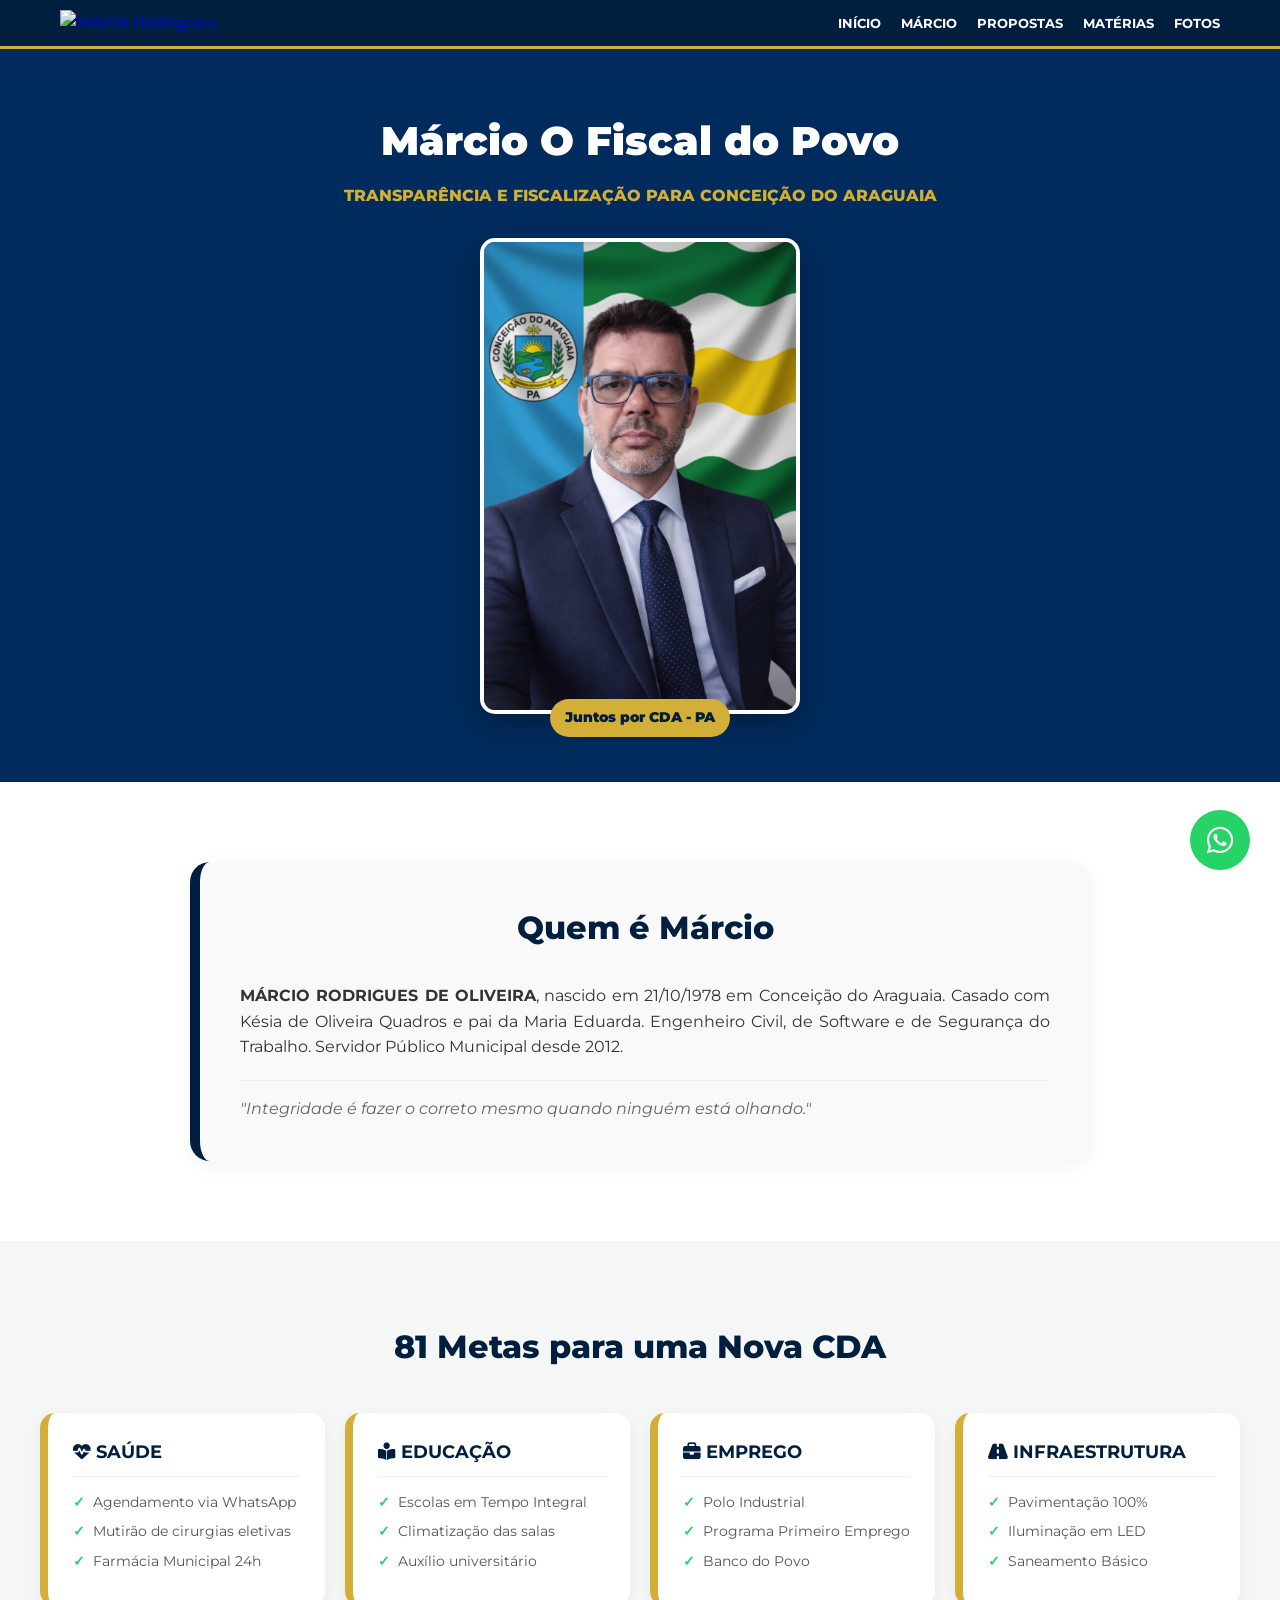
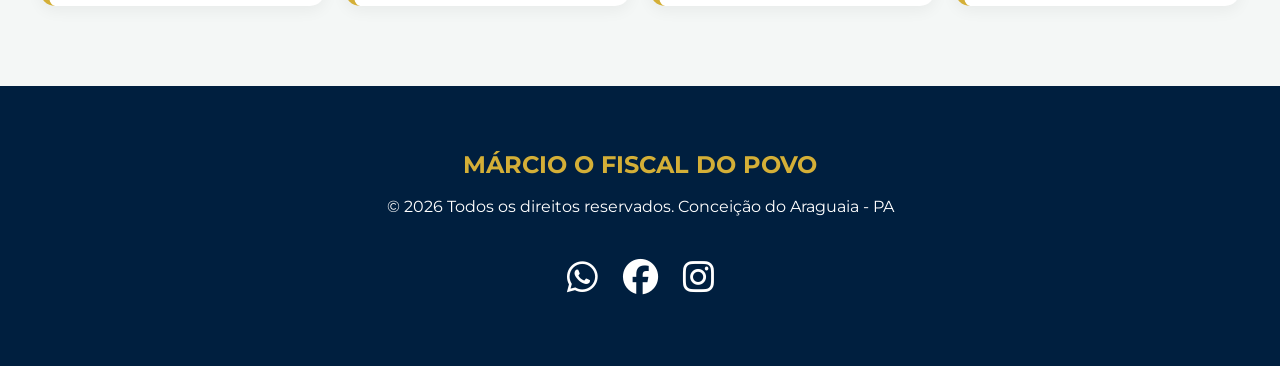
==== commit 50a87c60: "Menu hambúrguer funcional com JavaScript finalizado" ====
--- a/index.html
+++ b/index.html
@@ -22,10 +22,9 @@
             line-height: 1.6;
         }
 
-        /* 2. MENU DE NAVEGAÇÃO */
+        /* 2. MENU DE NAVEGAÇÃO COM LOGO */
         .main-nav {
             background-color: #001f3f;
-            padding: 15px 0;
             width: 100%;
             border-bottom: 3px solid #d4af37;
             position: sticky;
@@ -39,13 +38,23 @@
             display: flex;
             justify-content: space-between;
             align-items: center;
-            padding: 0 20px;
+            padding: 10px 20px; /* Ajustado para dar espaço à logo */
         }
 
         .nav-logo {
-            color: #fff;
-            font-weight: 800;
-            font-size: 1.2rem;
+            display: flex;
+            align-items: center;
+        }
+
+        .logo-img {
+            max-height: 60px; /* ISSO IMPEDE A LOGO DE FICAR GIGANTE */
+            width: auto;
+            display: block;
+            transition: transform 0.3s ease;
+        }
+
+        .logo-img:hover {
+            transform: scale(1.05);
         }
 
         .nav-menu {
@@ -66,16 +75,16 @@
             color: #ffcc00;
         }
 
-        /* 3. HERO SECTION (FOTO BEM MENOR) */
+        /* 3. HERO SECTION (FOTO MENOR) */
         .hero-section {
             background-color: #002b5c;
             color: white;
             text-align: center;
-            padding: 60px 20px; /* Reduzi o padding vertical */
+            padding: 60px 20px;
         }
 
         .hero-title {
-            font-size: 2.8rem;
+            font-size: 2.5rem;
             margin-bottom: 10px;
             font-weight: 900;
         }
@@ -84,42 +93,39 @@
             font-weight: 800;
             color: #d4af37;
             text-transform: uppercase;
-            font-size: 1.1rem;
+            font-size: 1rem;
             margin-bottom: 30px;
         }
 
         .hero-image-container {
             position: relative;
             display: inline-block;
-            margin: 0 auto;
         }
 
         .hero-image {
-            max-width: 350px; /* DEFINI O TAMANHO MÁXIMO BEM MENOR */
+            max-width: 320px; /* Foto principal em tamanho reduzido */
             width: 100%;
             height: auto;
             border-radius: 15px;
             border: 4px solid #fff;
-            box-shadow: 0 8px 25px rgba(0,0,0,0.3);
-            display: block;
+            box-shadow: 0 10px 30px rgba(0,0,0,0.3);
         }
 
         .hero-badge {
             background: #d4af37;
             color: #001f3f;
-            padding: 8px 18px;
+            padding: 8px 15px;
             border-radius: 50px;
             font-weight: 900;
-            font-size: 0.9rem;
+            font-size: 0.85rem;
             position: absolute;
-            bottom: -18px;
+            bottom: -15px;
             left: 50%;
             transform: translateX(-50%);
             white-space: nowrap;
-            box-shadow: 0 4px 10px rgba(0,0,0,0.2);
-        }
-
-        /* 4. BIOGRAFIA */
+        }
+
+        /* 4. SEÇÃO BIOGRAFIA */
         .biografia-section {
             padding: 80px 20px;
             background: #fff;
@@ -139,59 +145,47 @@
         }
 
         .section-title-premium {
-            font-size: 2.2rem;
+            font-size: 2rem;
             color: #001f3f;
             margin-bottom: 30px;
             text-align: center;
             font-weight: 800;
         }
 
-        .bio-manifesto {
-            border-top: 2px solid #eee;
-            padding-top: 20px;
-            font-style: italic;
-            color: #555;
-            font-size: 1rem;
-            margin-top: 20px;
-        }
-
-        /* 5. METAS GRID */
+        /* 5. METAS (GRID) */
         .propostas-grid {
             display: grid;
             grid-template-columns: repeat(auto-fit, minmax(280px, 1fr));
-            gap: 25px;
+            gap: 20px;
             margin-top: 40px;
         }
 
         .proposta-card-tech {
             background: white;
-            padding: 30px;
+            padding: 25px;
             border-radius: 15px;
             border-left: 8px solid #d4af37;
             box-shadow: 0 5px 15px rgba(0,0,0,0.05);
-            transition: 0.3s;
-        }
-
-        .proposta-card-tech:hover {
-            transform: translateY(-5px);
         }
 
         .proposta-card-tech h3 {
             color: #001f3f;
             margin-bottom: 15px;
-            font-size: 1.15rem;
-            border-bottom: 2px solid #eee;
+            font-size: 1.1rem;
+            border-bottom: 1px solid #eee;
             padding-bottom: 10px;
-            text-transform: uppercase;
+        }
+
+        .proposta-card-tech ul {
+            list-style: none;
         }
 
         .proposta-card-tech ul li {
-            list-style: none;
             font-size: 0.85rem;
             margin-bottom: 8px;
             color: #555;
+            padding-left: 20px;
             position: relative;
-            padding-left: 20px;
         }
 
         .proposta-card-tech ul li::before {
@@ -202,48 +196,37 @@
             font-weight: bold;
         }
 
-        /* 6. RODAPÉ (LARGURA TOTAL) */
+        /* 6. RODAPÉ TOTAL */
         .main-footer {
             background: #001f3f;
             color: white;
-            padding: 80px 20px 40px;
+            padding: 60px 20px;
             text-align: center;
             width: 100%;
         }
 
-        .footer-logo-title {
-            color: #d4af37;
-            font-size: 2rem;
-            font-weight: 900;
-            margin-bottom: 15px;
-            text-transform: uppercase;
-            letter-spacing: 1px;
-        }
-
         .footer-sociais {
             display: flex;
             justify-content: center;
-            gap: 30px;
-            margin-top: 40px;
-            flex-wrap: wrap;
+            gap: 25px;
+            margin-top: 30px;
         }
 
         .footer-sociais a {
             color: #fff;
-            font-size: 2.5rem;
+            font-size: 2.2rem;
             transition: 0.3s;
         }
 
         .footer-sociais a:hover {
             color: #ffcc00;
-            transform: scale(1.1);
-        }
-
-        /* 7. WHATSAPP FLUTUANTE */
+        }
+
+        /* WHATSAPP */
         .whatsapp-float {
             position: fixed;
-            width: 65px;
-            height: 65px;
+            width: 60px;
+            height: 60px;
             bottom: 30px;
             right: 30px;
             background-color: #25d366;
@@ -252,17 +235,14 @@
             display: flex;
             align-items: center;
             justify-content: center;
-            font-size: 35px;
-            box-shadow: 2px 2px 10px rgba(0,0,0,0.3);
+            font-size: 30px;
             z-index: 1000;
             text-decoration: none;
         }
 
         @media (max-width: 768px) {
-            .hero-title { font-size: 2rem; }
-            .hero-subtitle { font-size: 1rem; }
-            .hero-image { max-width: 280px; } /* Ainda menor em mobile */
             .nav-menu { display: none; }
+            .hero-title { font-size: 1.8rem; }
         }
     </style>
 </head>
@@ -270,7 +250,11 @@
 
     <nav class="main-nav">
         <div class="nav-container">
-            <div class="nav-logo">O Fiscal do Povo</div>
+            <div class="nav-logo">
+                <a href="index.html">
+                    <img src="img/10.jpg" alt="Márcio Rodrigues" class="logo-img">
+                </a>
+            </div>
             <ul class="nav-menu">
                 <li><a href="#inicio">INÍCIO</a></li>
                 <li><a href="#marcio">MÁRCIO</a></li>
@@ -284,10 +268,10 @@
     <header class="hero-section" id="inicio">
         <div class="hero-content">
             <h1 class="hero-title">Márcio O Fiscal do Povo</h1>
-            <p class="hero-subtitle">Transparência e Fiscalização em Conceição do Araguaia.</p>
+            <p class="hero-subtitle">Transparência e Fiscalização para Conceição do Araguaia</p>
             <div class="hero-image-container">
                 <img src="img/01.jpg" alt="Márcio O Fiscal do Povo" class="hero-image">
-                <div class="hero-badge">Juntos por Conceição do Araguaia - PA</div>
+                <div class="hero-badge">Juntos por CDA - PA</div>
             </div>
         </div>
     </header>
@@ -297,93 +281,94 @@
             <div class="bio-card">
                 <h2 class="section-title-premium">Quem é Márcio</h2>
                 <div class="bio-content">
-                    <p style="text-align: justify; color: #2c3e50; line-height: 1.8; margin-bottom: 20px; font-size: 1.1rem;">
-                        <strong style="color: #001220;">MÁRCIO RODRIGUES DE OLIVEIRA</strong>, nascido em 21/10/1978 em Conceição do Araguaia, filho de Josué Machado de Oliveira e Maria Helena Rodrigues de Oliveira. Casado com Késia de Oliveira Quadros e pai da Maria Eduarda. Servidor Público concursado (Analista de Sistemas) desde 2012.
+                    <p style="text-align: justify; margin-bottom: 20px;">
+                        <strong>MÁRCIO RODRIGUES DE OLIVEIRA</strong>, nascido em 21/10/1978 em Conceição do Araguaia. Casado com Késia de Oliveira Quadros e pai da Maria Eduarda. Engenheiro Civil, de Software e de Segurança do Trabalho. Servidor Público Municipal desde 2012.
                     </p>
-                    <p style="margin-bottom: 20px; font-size: 1rem; color: #444;">
-                        <strong style="color: #001220;">FORMAÇÃO ACADÊMICA:</strong><br>
-                        • Engenharia de Software (2005)<br>
-                        • Licenciatura em Matemática (2022)<br>
-                        • Engenharia Civil (2023)<br>
-                        • Engenharia de Segurança do Trabalho (2023)
+                    <p style="font-style: italic; color: #666; border-top: 1px solid #eee; padding-top: 15px;">
+                        "Integridade é fazer o correto mesmo quando ninguém está olhando."
                     </p>
-                    <div class="bio-manifesto">
-                        "Integridade é fazer o correto mesmo quando ninguém está olhando. Ética e transparência devem orientar cada decisão pública."
-                    </div>
                 </div>
             </div>
         </div>
     </section>
 
-    <section class="propostas-section" id="propostas" style="padding: 100px 20px; background-color: #f4f7f6;">
+    <section class="propostas-section" id="propostas" style="padding: 80px 20px;">
         <div style="max-width: 1200px; margin: 0 auto;">
             <h2 class="section-title-premium">81 Metas para uma Nova CDA</h2>
             <div class="propostas-grid">
-                
                 <div class="proposta-card-tech">
                     <h3><i class="fas fa-heartbeat"></i> SAÚDE</h3>
                     <ul>
                         <li>Agendamento via WhatsApp</li>
                         <li>Mutirão de cirurgias eletivas</li>
                         <li>Farmácia Municipal 24h</li>
-                        <li>UTI Móvel 100% equipada</li>
-                        <li>Implantação de Telemedicina</li>
                     </ul>
                 </div>
-
                 <div class="proposta-card-tech">
                     <h3><i class="fas fa-book-reader"></i> EDUCAÇÃO</h3>
                     <ul>
                         <li>Escolas em Tempo Integral</li>
-                        <li>Climatização de todas as salas</li>
-                        <li>Auxílio universitário local</li>
-                        <li>Tablet com material digital</li>
-                        <li>Reforma geral das creches</li>
+                        <li>Climatização das salas</li>
+                        <li>Auxílio universitário</li>
                     </ul>
                 </div>
-
                 <div class="proposta-card-tech">
-                    <h3><i class="fas fa-briefcase"></i> EMPREGO E RENDA</h3>
+                    <h3><i class="fas fa-briefcase"></i> EMPREGO</h3>
                     <ul>
-                        <li>Polo Industrial e Tecnológico</li>
+                        <li>Polo Industrial</li>
                         <li>Programa Primeiro Emprego</li>
-                        <li>Banco do Povo (Microcrédito)</li>
-                        <li>Cursos técnicos mão de obra local</li>
-                        <li>Incentivo fiscal para empresas</li>
+                        <li>Banco do Povo</li>
                     </ul>
                 </div>
-
                 <div class="proposta-card-tech">
                     <h3><i class="fas fa-road"></i> INFRAESTRUTURA</h3>
                     <ul>
-                        <li>Pavimentação 100% das ruas</li>
-                        <li>Iluminação pública em LED</li>
-                        <li>Saneamento e tratamento de esgoto</li>
-                        <li>Drenagem profunda anti-alagamento</li>
-                        <li>Revitalização de todas as praças</li>
+                        <li>Pavimentação 100%</li>
+                        <li>Iluminação em LED</li>
+                        <li>Saneamento Básico</li>
                     </ul>
                 </div>
-
             </div>
         </div>
     </section>
 
     <footer class="main-footer">
-        <div class="footer-container">
-            <h2 class="footer-logo-title">Márcio O Fiscal do Povo</h2>
-            <p>© 2026 Todos os direitos reservados. Conceição do Araguaia - PA</p>
-            <div class="footer-sociais">
-                <a href="https://wa.me/5594992500073" target="_blank"><i class="fab fa-whatsapp"></i></a>
-                <a href="https://www.facebook.com/MarcioFiscalDoPovo" target="_blank"><i class="fab fa-facebook"></i></a>
-                <a href="https://www.instagram.com/marcioofiscaldopovo/" target="_blank"><i class="fab fa-instagram"></i></a>
-                <a href="https://www.youtube.com/@MarcioFiscalDoPovo" target="_blank"><i class="fab fa-youtube"></i></a>
-            </div>
+        <h2 style="color: #d4af37; margin-bottom: 10px;">MÁRCIO O FISCAL DO POVO</h2>
+        <p>© 2026 Todos os direitos reservados. Conceição do Araguaia - PA</p>
+        <div class="footer-sociais">
+            <a href="https://wa.me/5594992500073" target="_blank"><i class="fab fa-whatsapp"></i></a>
+            <a href="https://facebook.com/MarcioFiscalDoPovo" target="_blank"><i class="fab fa-facebook"></i></a>
+            <a href="https://instagram.com/marcioofiscaldopovo/" target="_blank"><i class="fab fa-instagram"></i></a>
         </div>
     </footer>
 
     <a href="https://wa.me/5594992500073" class="whatsapp-float" target="_blank">
         <i class="fab fa-whatsapp"></i>
     </a>
-
+    <script>
+      // Seleciona o botão de hambúrguer e o menu
+      const menuToggle = document.getElementById('mobile-menu');
+      const navMenu = document.querySelector('.nav-menu');
+
+      // Adiciona o evento de clique para abrir/fechar
+      menuToggle.addEventListener('click', () => {
+          navMenu.classList.toggle('active');
+          
+          // Troca o ícone de "barras" para um "X" (times) ao abrir
+          const icon = menuToggle.querySelector('i');
+          icon.classList.toggle('fa-bars');
+          icon.classList.toggle('fa-times');
+      });
+
+      // Fecha o menu automaticamente quando clicar em qualquer link
+      document.querySelectorAll('.nav-menu a').forEach(link => {
+          link.addEventListener('click', () => {
+              navMenu.classList.remove('active');
+              const icon = menuToggle.querySelector('i');
+              icon.classList.add('fa-bars');
+              icon.classList.remove('fa-times');
+          });
+      });
+  </script>
 </body>
 </html>
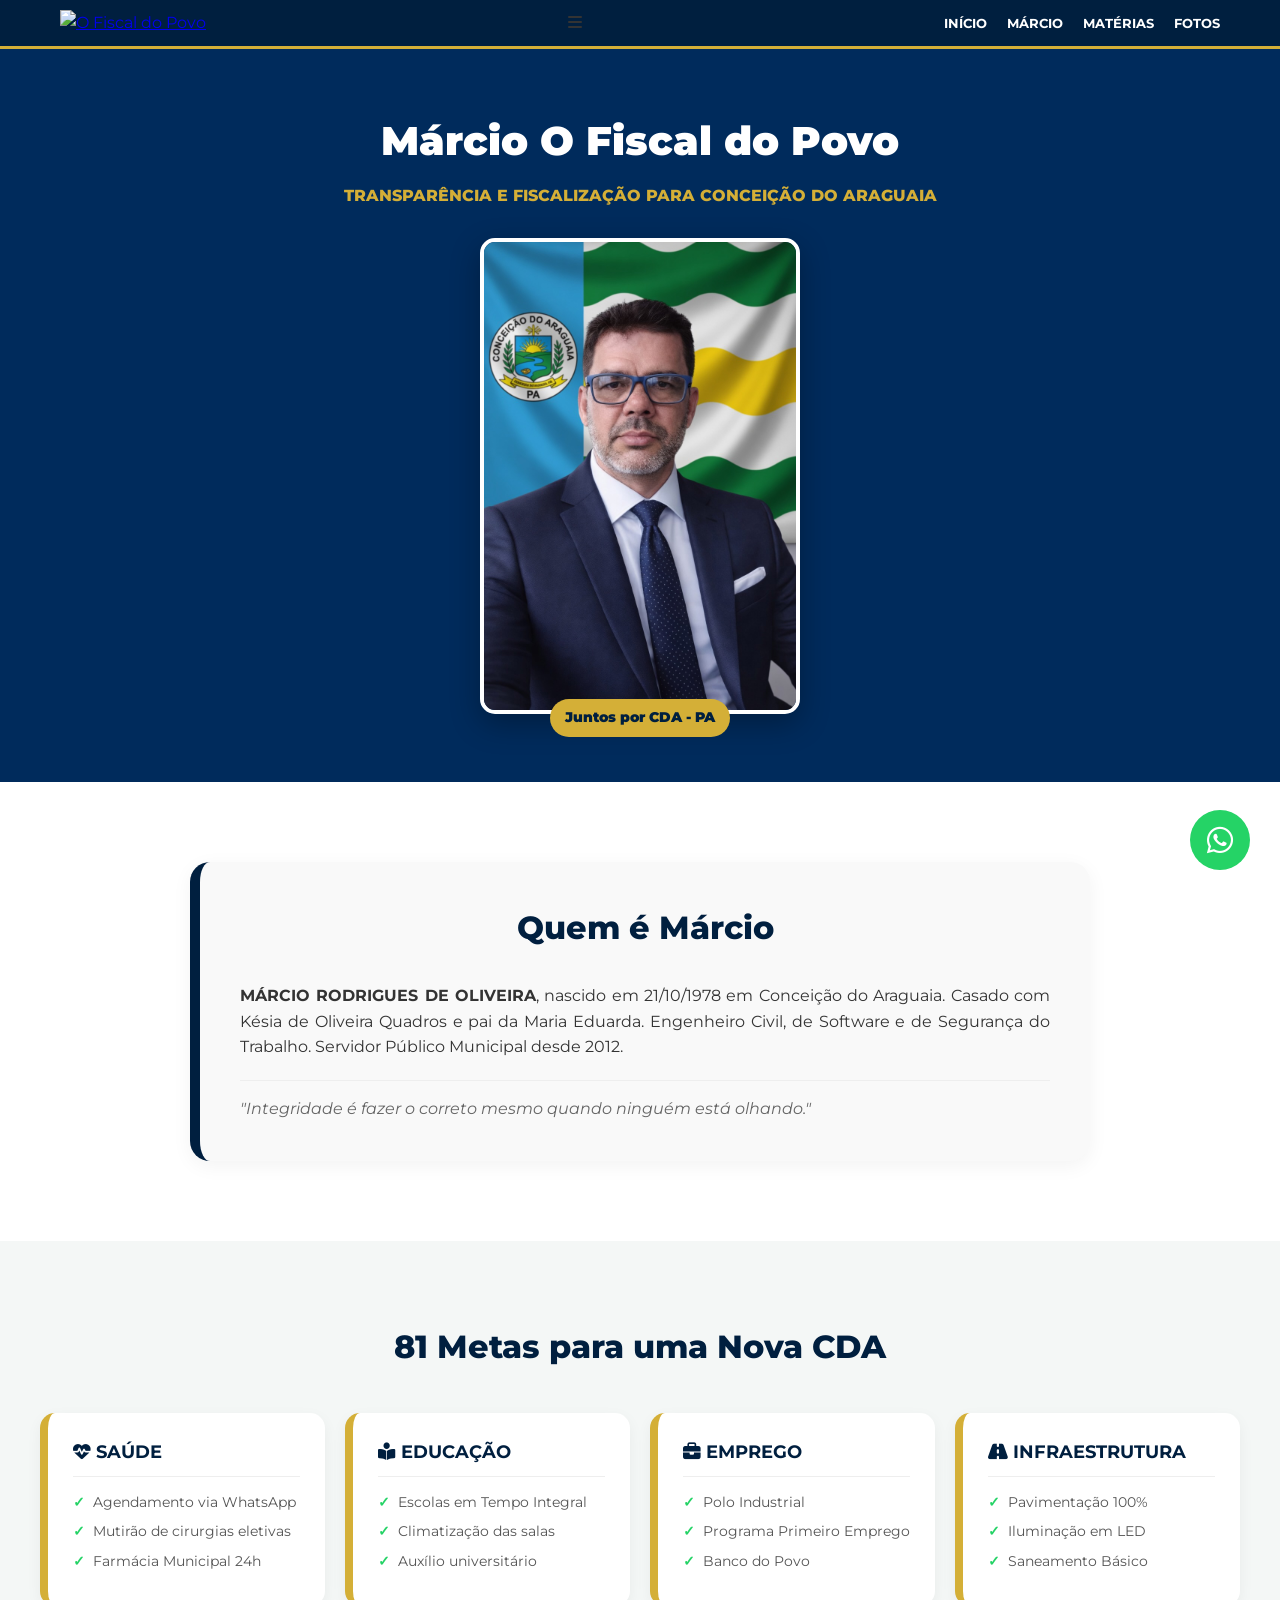
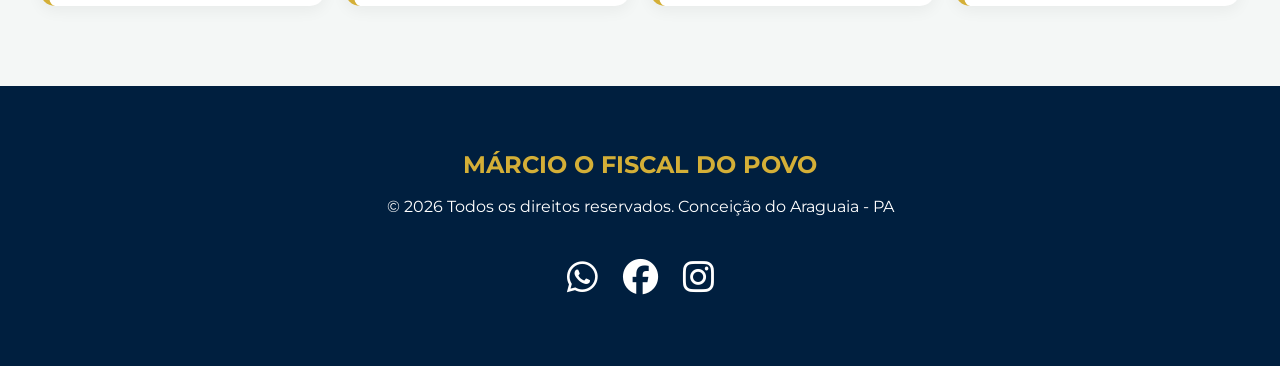
==== commit 473e2ab5: "Layout App: Menu hambúrguer funcional, Tab Bar inferior e ajuste da logo" ====
--- a/index.html
+++ b/index.html
@@ -248,22 +248,26 @@
 </head>
 <body>
 
-    <nav class="main-nav">
-        <div class="nav-container">
-            <div class="nav-logo">
-                <a href="index.html">
-                    <img src="img/10.jpg" alt="Márcio Rodrigues" class="logo-img">
-                </a>
-            </div>
-            <ul class="nav-menu">
-                <li><a href="#inicio">INÍCIO</a></li>
-                <li><a href="#marcio">MÁRCIO</a></li>
-                <li><a href="#propostas">PROPOSTAS</a></li>
-                <li><a href="materias.html">MATÉRIAS</a></li>
-                <li><a href="fotos.html">FOTOS</a></li>                
-            </ul>
-        </div>
-    </nav>
+  <nav class="main-nav">
+    <div class="nav-container">
+        <div class="nav-logo">
+            <a href="index.html">
+                <img src="img/logo.png" alt="O Fiscal do Povo" class="logo-img">
+            </a>
+        </div>
+        
+        <div class="menu-toggle" id="mobile-menu">
+            <i class="fas fa-bars"></i>
+        </div>
+
+        <ul class="nav-menu">
+            <li><a href="index.html">INÍCIO</a></li>
+            <li><a href="index.html#marcio">MÁRCIO</a></li>
+            <li><a href="materias.html">MATÉRIAS</a></li>
+            <li><a href="fotos.html">FOTOS</a></li>
+        </ul>
+    </div>
+</nav>
 
     <header class="hero-section" id="inicio">
         <div class="hero-content">
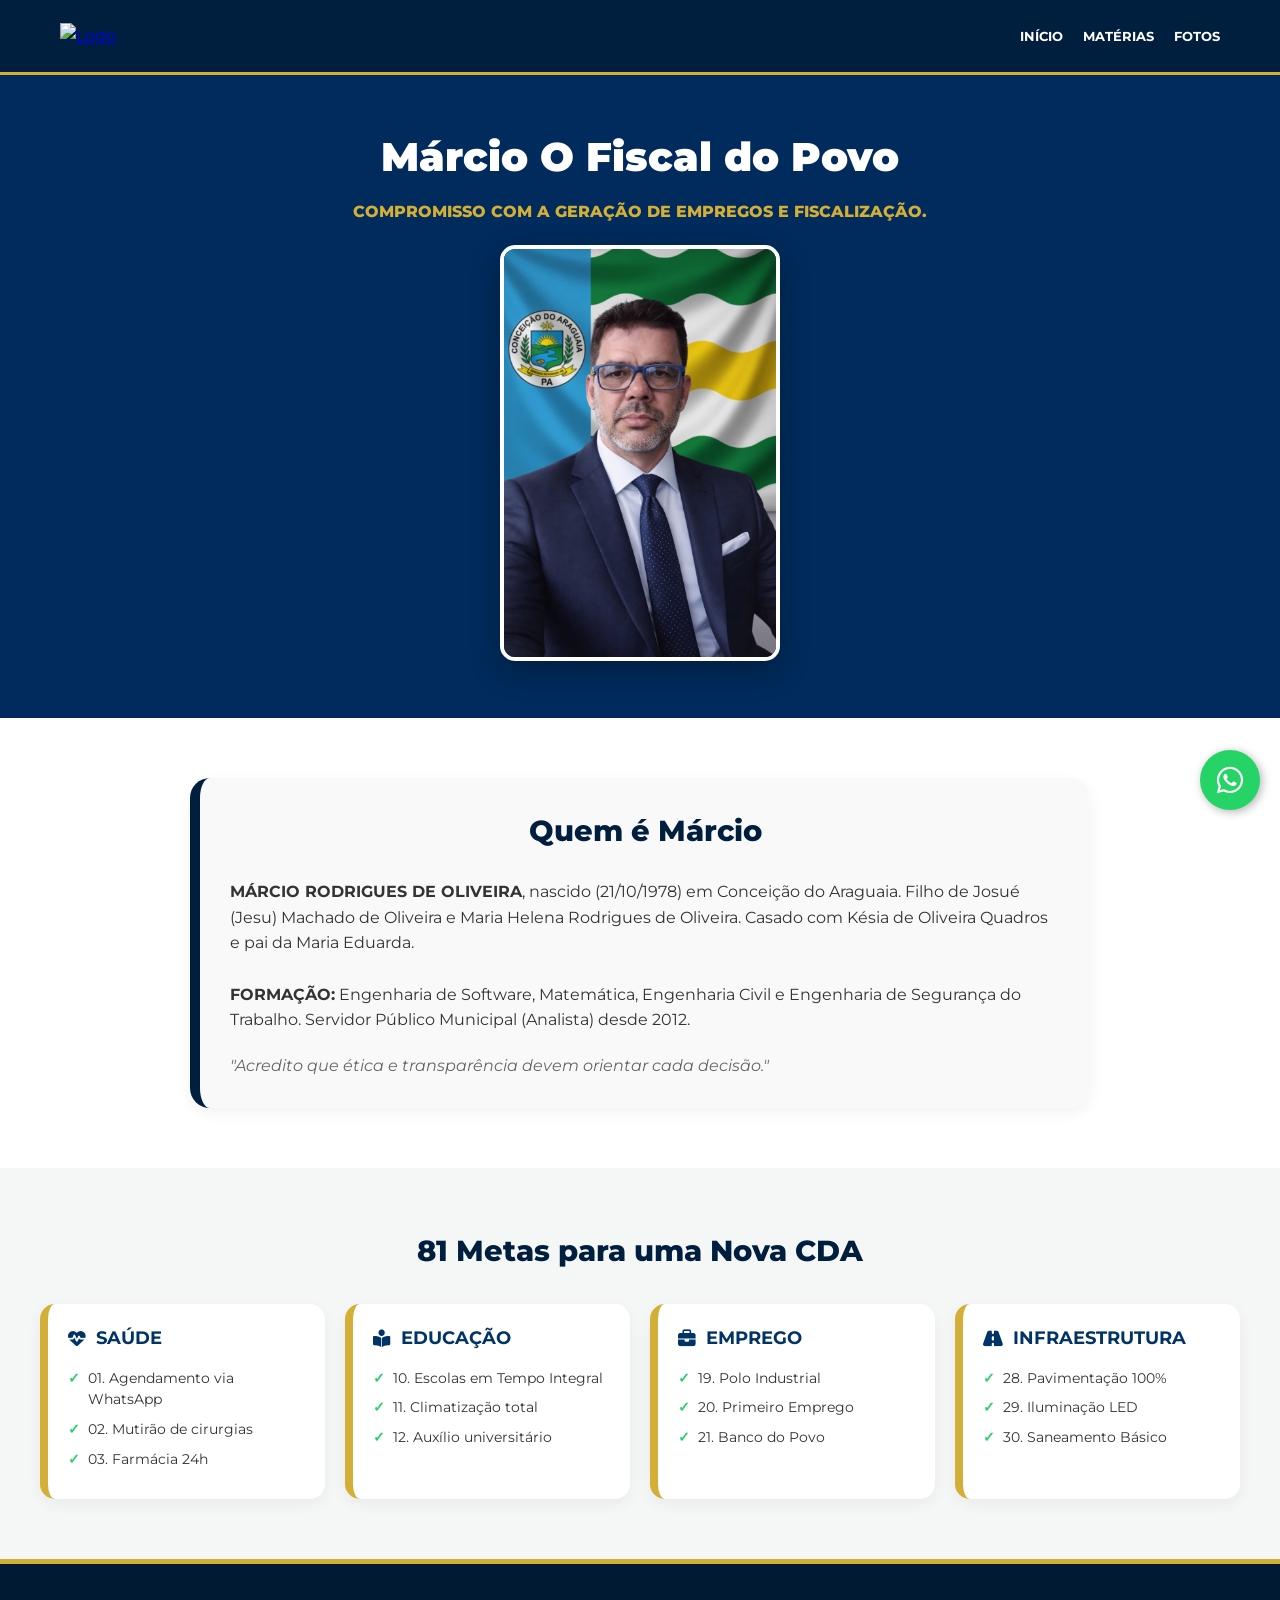
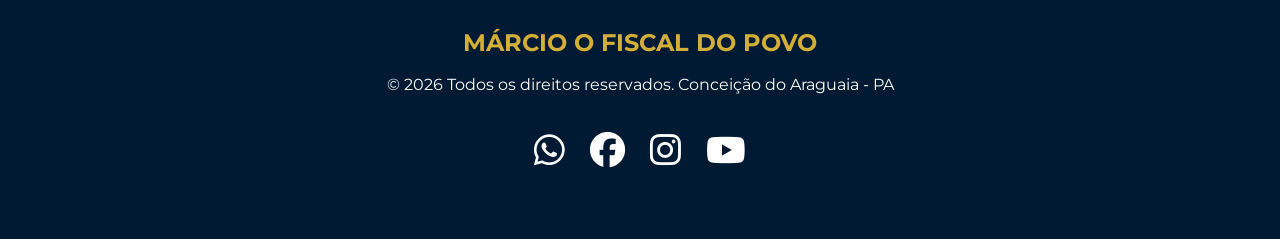
==== commit 47559363: "Correção final matérias: cards clicáveis, target blank e fontes brancas" ====
--- a/index.html
+++ b/index.html
@@ -2,335 +2,121 @@
 <html lang="pt-BR">
 <head>
     <meta charset="UTF-8">
-    <meta name="viewport" content="width=device-width, initial-scale=1.0">
+    <meta name="viewport" content="width=device-width, initial-scale=1.0, maximum-scale=1.0, user-scalable=no">
     <title>Márcio O Fiscal do Povo</title>
     <link href="https://fonts.googleapis.com/css2?family=Montserrat:wght@400;600;700;800;900&display=swap" rel="stylesheet">
     <link rel="stylesheet" href="https://cdnjs.cloudflare.com/ajax/libs/font-awesome/6.4.0/css/all.min.css">
     
     <style>
-        /* 1. RESET E ESTILOS GERAIS */
-        * {
-            margin: 0;
-            padding: 0;
-            box-sizing: border-box;
+        /* --- ESTILOS BASE --- */
+        * { margin: 0; padding: 0; box-sizing: border-box; }
+        body { font-family: 'Montserrat', sans-serif; background-color: #f4f7f6; color: #333; line-height: 1.6; overflow-x: hidden; }
+
+        /* --- MENU SUPERIOR (CORRIGIDO) --- */
+        .main-nav { background-color: #001f3f; width: 100%; border-bottom: 3px solid #d4af37; position: sticky; top: 0; z-index: 2000; height: 75px; }
+        .nav-container { max-width: 1200px; margin: 0 auto; display: flex; justify-content: space-between; align-items: center; padding: 0 20px; height: 100%; }
+        .logo-img { max-height: 55px; width: auto; display: block; }
+        
+        .menu-toggle { display: none; color: #fff; font-size: 28px; cursor: pointer; }
+        .nav-menu { list-style: none; display: flex; gap: 20px; }
+        .nav-menu li a { color: #fff; text-decoration: none; font-weight: 700; font-size: 13px; transition: 0.3s; }
+        .nav-menu li a:hover { color: #ffcc00; }
+
+        /* --- HERO E FOTO (REDUZIDA) --- */
+        .hero-section { background-color: #002b5c; color: white; text-align: center; padding: 50px 20px; }
+        .hero-title { font-size: 2.5rem; font-weight: 900; margin-bottom: 10px; }
+        .hero-subtitle { font-weight: 800; color: #d4af37; text-transform: uppercase; font-size: 1rem; }
+        .hero-image { max-width: 280px; width: 100%; border-radius: 15px; border: 4px solid #fff; margin-top: 20px; box-shadow: 0 10px 30px rgba(0,0,0,0.3); }
+
+        /* --- BIOGRAFIA --- */
+        .biografia-section { padding: 60px 20px; background: #fff; }
+        .container-biografia { max-width: 900px; margin: 0 auto; }
+        .bio-card { background: #f9f9f9; padding: 30px; border-radius: 20px; border-left: 10px solid #001f3f; box-shadow: 0 5px 15px rgba(0,0,0,0.05); }
+        .section-title-premium { font-size: 1.8rem; color: #001f3f; margin-bottom: 25px; text-align: center; font-weight: 800; }
+
+        /* --- METAS GRID --- */
+        .propostas-grid { display: grid; grid-template-columns: repeat(auto-fit, minmax(280px, 1fr)); gap: 20px; margin-top: 30px; }
+        .proposta-card-tech { background: white; padding: 20px; border-radius: 15px; border-left: 8px solid #d4af37; box-shadow: 0 5px 15px rgba(0,0,0,0.05); }
+        .proposta-card-tech h3 { color: #003366; margin-bottom: 15px; font-size: 1.1rem; display: flex; align-items: center; gap: 10px; }
+        .proposta-card-tech ul { list-style: none; font-size: 0.85rem; }
+        .proposta-card-tech ul li { margin-bottom: 8px; padding-left: 20px; position: relative; }
+        .proposta-card-tech ul li::before { content: "✓"; position: absolute; left: 0; color: #25d366; font-weight: bold; }
+
+        /* --- RODAPÉ (RESTAURADO E AJUSTADO) --- */
+        .main-footer { background: #001a33; padding: 60px 20px; border-top: 5px solid #d4af37; text-align: center; width: 100%; color: white; }
+        .footer-sociais { display: flex; gap: 25px; justify-content: center; margin-top: 25px; }
+        .footer-sociais a { color: white; font-size: 2.2rem; transition: 0.3s; }
+        .footer-sociais a:hover { color: #ffcc00; }
+
+        /* --- RESPONSIVIDADE APP --- */
+        @media (max-width: 768px) {
+            body { padding-bottom: 80px; }
+            .menu-toggle { display: block; }
+            .nav-menu { display: none; flex-direction: column; position: fixed; top: 75px; left: 0; width: 100%; background: #001f3f; padding: 20px 0; border-bottom: 3px solid #d4af37; }
+            .nav-menu.active { display: flex !important; }
+            .nav-menu li { text-align: center; margin: 15px 0; }
+            .nav-menu li a { font-size: 18px; }
+            .mobile-tab-bar { display: flex; position: fixed; bottom: 0; left: 0; width: 100%; background: #001f3f; border-top: 2px solid #d4af37; justify-content: space-around; padding: 10px 0; z-index: 2000; }
+            .tab-item { color: white; text-decoration: none; display: flex; flex-direction: column; align-items: center; font-size: 10px; }
+            .tab-item i { font-size: 22px; }
         }
-
-        body {
-            font-family: 'Montserrat', sans-serif;
-            background-color: #f4f7f6;
-            color: #333;
-            line-height: 1.6;
-        }
-
-        /* 2. MENU DE NAVEGAÇÃO COM LOGO */
-        .main-nav {
-            background-color: #001f3f;
-            width: 100%;
-            border-bottom: 3px solid #d4af37;
-            position: sticky;
-            top: 0;
-            z-index: 1000;
-        }
-
-        .nav-container {
-            max-width: 1200px;
-            margin: 0 auto;
-            display: flex;
-            justify-content: space-between;
-            align-items: center;
-            padding: 10px 20px; /* Ajustado para dar espaço à logo */
-        }
-
-        .nav-logo {
-            display: flex;
-            align-items: center;
-        }
-
-        .logo-img {
-            max-height: 60px; /* ISSO IMPEDE A LOGO DE FICAR GIGANTE */
-            width: auto;
-            display: block;
-            transition: transform 0.3s ease;
-        }
-
-        .logo-img:hover {
-            transform: scale(1.05);
-        }
-
-        .nav-menu {
-            list-style: none;
-            display: flex;
-            gap: 20px;
-        }
-
-        .nav-menu li a {
-            color: #ffffff;
-            text-decoration: none;
-            font-weight: bold;
-            font-size: 13px;
-            transition: 0.3s;
-        }
-
-        .nav-menu li a:hover {
-            color: #ffcc00;
-        }
-
-        /* 3. HERO SECTION (FOTO MENOR) */
-        .hero-section {
-            background-color: #002b5c;
-            color: white;
-            text-align: center;
-            padding: 60px 20px;
-        }
-
-        .hero-title {
-            font-size: 2.5rem;
-            margin-bottom: 10px;
-            font-weight: 900;
-        }
-
-        .hero-subtitle {
-            font-weight: 800;
-            color: #d4af37;
-            text-transform: uppercase;
-            font-size: 1rem;
-            margin-bottom: 30px;
-        }
-
-        .hero-image-container {
-            position: relative;
-            display: inline-block;
-        }
-
-        .hero-image {
-            max-width: 320px; /* Foto principal em tamanho reduzido */
-            width: 100%;
-            height: auto;
-            border-radius: 15px;
-            border: 4px solid #fff;
-            box-shadow: 0 10px 30px rgba(0,0,0,0.3);
-        }
-
-        .hero-badge {
-            background: #d4af37;
-            color: #001f3f;
-            padding: 8px 15px;
-            border-radius: 50px;
-            font-weight: 900;
-            font-size: 0.85rem;
-            position: absolute;
-            bottom: -15px;
-            left: 50%;
-            transform: translateX(-50%);
-            white-space: nowrap;
-        }
-
-        /* 4. SEÇÃO BIOGRAFIA */
-        .biografia-section {
-            padding: 80px 20px;
-            background: #fff;
-        }
-
-        .container-biografia {
-            max-width: 900px;
-            margin: 0 auto;
-        }
-
-        .bio-card {
-            background: #f9f9f9;
-            padding: 40px;
-            border-radius: 20px;
-            box-shadow: 0 5px 20px rgba(0,0,0,0.05);
-            border-left: 10px solid #001f3f;
-        }
-
-        .section-title-premium {
-            font-size: 2rem;
-            color: #001f3f;
-            margin-bottom: 30px;
-            text-align: center;
-            font-weight: 800;
-        }
-
-        /* 5. METAS (GRID) */
-        .propostas-grid {
-            display: grid;
-            grid-template-columns: repeat(auto-fit, minmax(280px, 1fr));
-            gap: 20px;
-            margin-top: 40px;
-        }
-
-        .proposta-card-tech {
-            background: white;
-            padding: 25px;
-            border-radius: 15px;
-            border-left: 8px solid #d4af37;
-            box-shadow: 0 5px 15px rgba(0,0,0,0.05);
-        }
-
-        .proposta-card-tech h3 {
-            color: #001f3f;
-            margin-bottom: 15px;
-            font-size: 1.1rem;
-            border-bottom: 1px solid #eee;
-            padding-bottom: 10px;
-        }
-
-        .proposta-card-tech ul {
-            list-style: none;
-        }
-
-        .proposta-card-tech ul li {
-            font-size: 0.85rem;
-            margin-bottom: 8px;
-            color: #555;
-            padding-left: 20px;
-            position: relative;
-        }
-
-        .proposta-card-tech ul li::before {
-            content: "✓";
-            position: absolute;
-            left: 0;
-            color: #25d366;
-            font-weight: bold;
-        }
-
-        /* 6. RODAPÉ TOTAL */
-        .main-footer {
-            background: #001f3f;
-            color: white;
-            padding: 60px 20px;
-            text-align: center;
-            width: 100%;
-        }
-
-        .footer-sociais {
-            display: flex;
-            justify-content: center;
-            gap: 25px;
-            margin-top: 30px;
-        }
-
-        .footer-sociais a {
-            color: #fff;
-            font-size: 2.2rem;
-            transition: 0.3s;
-        }
-
-        .footer-sociais a:hover {
-            color: #ffcc00;
-        }
-
-        /* WHATSAPP */
-        .whatsapp-float {
-            position: fixed;
-            width: 60px;
-            height: 60px;
-            bottom: 30px;
-            right: 30px;
-            background-color: #25d366;
-            color: #FFF;
-            border-radius: 50px;
-            display: flex;
-            align-items: center;
-            justify-content: center;
-            font-size: 30px;
-            z-index: 1000;
-            text-decoration: none;
-        }
-
-        @media (max-width: 768px) {
-            .nav-menu { display: none; }
-            .hero-title { font-size: 1.8rem; }
-        }
+        
+        .mobile-tab-bar { display: none; }
+        .whatsapp-float { position: fixed; width: 60px; height: 60px; bottom: 90px; right: 20px; background-color: #25d366; color: #FFF; border-radius: 50px; display: flex; align-items: center; justify-content: center; font-size: 30px; box-shadow: 2px 2px 10px rgba(0,0,0,0.3); z-index: 1500; text-decoration: none; }
     </style>
 </head>
 <body>
 
-  <nav class="main-nav">
-    <div class="nav-container">
-        <div class="nav-logo">
-            <a href="index.html">
-                <img src="img/logo.png" alt="O Fiscal do Povo" class="logo-img">
-            </a>
+    <nav class="main-nav">
+        <div class="nav-container">
+            <div class="nav-logo">
+                <a href="index.html"><img src="img/10.jpg" alt="Logo" class="logo-img"></a>
+            </div>
+            <div class="menu-toggle" id="mobile-menu"><i class="fas fa-bars"></i></div>
+            <ul class="nav-menu">
+                <li><a href="inicio">INÍCIO</a></li>
+                <li><a href="materias.html">MATÉRIAS</a></li>
+                <li><a href="fotos.html">FOTOS</a></li>
+            </ul>
         </div>
-        
-        <div class="menu-toggle" id="mobile-menu">
-            <i class="fas fa-bars"></i>
-        </div>
-
-        <ul class="nav-menu">
-            <li><a href="index.html">INÍCIO</a></li>
-            <li><a href="index.html#marcio">MÁRCIO</a></li>
-            <li><a href="materias.html">MATÉRIAS</a></li>
-            <li><a href="fotos.html">FOTOS</a></li>
-        </ul>
-    </div>
-</nav>
+    </nav>
 
     <header class="hero-section" id="inicio">
-        <div class="hero-content">
-            <h1 class="hero-title">Márcio O Fiscal do Povo</h1>
-            <p class="hero-subtitle">Transparência e Fiscalização para Conceição do Araguaia</p>
-            <div class="hero-image-container">
-                <img src="img/01.jpg" alt="Márcio O Fiscal do Povo" class="hero-image">
-                <div class="hero-badge">Juntos por CDA - PA</div>
-            </div>
-        </div>
+        <h1 class="hero-title">Márcio O Fiscal do Povo</h1>
+        <p class="hero-subtitle">Compromisso com a geração de empregos e fiscalização.</p>
+        <img src="img/01.jpg" alt="Márcio" class="hero-image">
     </header>
 
     <section class="biografia-section" id="marcio">
         <div class="container-biografia">
             <div class="bio-card">
                 <h2 class="section-title-premium">Quem é Márcio</h2>
-                <div class="bio-content">
-                    <p style="text-align: justify; margin-bottom: 20px;">
-                        <strong>MÁRCIO RODRIGUES DE OLIVEIRA</strong>, nascido em 21/10/1978 em Conceição do Araguaia. Casado com Késia de Oliveira Quadros e pai da Maria Eduarda. Engenheiro Civil, de Software e de Segurança do Trabalho. Servidor Público Municipal desde 2012.
-                    </p>
-                    <p style="font-style: italic; color: #666; border-top: 1px solid #eee; padding-top: 15px;">
-                        "Integridade é fazer o correto mesmo quando ninguém está olhando."
-                    </p>
-                </div>
+                <p><strong>MÁRCIO RODRIGUES DE OLIVEIRA</strong>, nascido (21/10/1978) em Conceição do Araguaia. Filho de Josué (Jesu) Machado de Oliveira e Maria Helena Rodrigues de Oliveira. Casado com Késia de Oliveira Quadros e pai da Maria Eduarda.</p><br>
+                <p><strong>FORMAÇÃO:</strong> Engenharia de Software, Matemática, Engenharia Civil e Engenharia de Segurança do Trabalho. Servidor Público Municipal (Analista) desde 2012.</p>
+                <p style="margin-top:20px; font-style: italic; color: #666;">"Acredito que ética e transparência devem orientar cada decisão."</p>
             </div>
         </div>
     </section>
 
-    <section class="propostas-section" id="propostas" style="padding: 80px 20px;">
+    <section class="propostas-section" id="propostas" style="padding: 60px 20px;">
         <div style="max-width: 1200px; margin: 0 auto;">
             <h2 class="section-title-premium">81 Metas para uma Nova CDA</h2>
             <div class="propostas-grid">
                 <div class="proposta-card-tech">
                     <h3><i class="fas fa-heartbeat"></i> SAÚDE</h3>
-                    <ul>
-                        <li>Agendamento via WhatsApp</li>
-                        <li>Mutirão de cirurgias eletivas</li>
-                        <li>Farmácia Municipal 24h</li>
-                    </ul>
+                    <ul><li>01. Agendamento via WhatsApp</li><li>02. Mutirão de cirurgias</li><li>03. Farmácia 24h</li></ul>
                 </div>
                 <div class="proposta-card-tech">
                     <h3><i class="fas fa-book-reader"></i> EDUCAÇÃO</h3>
-                    <ul>
-                        <li>Escolas em Tempo Integral</li>
-                        <li>Climatização das salas</li>
-                        <li>Auxílio universitário</li>
-                    </ul>
+                    <ul><li>10. Escolas em Tempo Integral</li><li>11. Climatização total</li><li>12. Auxílio universitário</li></ul>
                 </div>
                 <div class="proposta-card-tech">
                     <h3><i class="fas fa-briefcase"></i> EMPREGO</h3>
-                    <ul>
-                        <li>Polo Industrial</li>
-                        <li>Programa Primeiro Emprego</li>
-                        <li>Banco do Povo</li>
-                    </ul>
+                    <ul><li>19. Polo Industrial</li><li>20. Primeiro Emprego</li><li>21. Banco do Povo</li></ul>
                 </div>
                 <div class="proposta-card-tech">
                     <h3><i class="fas fa-road"></i> INFRAESTRUTURA</h3>
-                    <ul>
-                        <li>Pavimentação 100%</li>
-                        <li>Iluminação em LED</li>
-                        <li>Saneamento Básico</li>
-                    </ul>
+                    <ul><li>28. Pavimentação 100%</li><li>29. Iluminação LED</li><li>30. Saneamento Básico</li></ul>
                 </div>
             </div>
         </div>
@@ -343,36 +129,27 @@
             <a href="https://wa.me/5594992500073" target="_blank"><i class="fab fa-whatsapp"></i></a>
             <a href="https://facebook.com/MarcioFiscalDoPovo" target="_blank"><i class="fab fa-facebook"></i></a>
             <a href="https://instagram.com/marcioofiscaldopovo/" target="_blank"><i class="fab fa-instagram"></i></a>
+            <a href="https://youtube.com/@MarcioFiscalDoPovo" target="_blank"><i class="fab fa-youtube"></i></a>
         </div>
     </footer>
 
-    <a href="https://wa.me/5594992500073" class="whatsapp-float" target="_blank">
-        <i class="fab fa-whatsapp"></i>
-    </a>
+    <nav class="mobile-tab-bar">
+        <a href="index.html" class="tab-item"><i class="fas fa-home"></i><span>INÍCIO</span></a>
+        <a href="materias.html" class="tab-item"><i class="fas fa-file-alt"></i><span>MATÉRIAS</span></a>
+        <a href="fotos.html" class="tab-item"><i class="fas fa-camera"></i><span>FOTOS</span></a>
+    </nav>
+
+    <a href="https://wa.me/5594992500073" class="whatsapp-float" target="_blank"><i class="fab fa-whatsapp"></i></a>
+
     <script>
-      // Seleciona o botão de hambúrguer e o menu
-      const menuToggle = document.getElementById('mobile-menu');
-      const navMenu = document.querySelector('.nav-menu');
-
-      // Adiciona o evento de clique para abrir/fechar
-      menuToggle.addEventListener('click', () => {
-          navMenu.classList.toggle('active');
-          
-          // Troca o ícone de "barras" para um "X" (times) ao abrir
-          const icon = menuToggle.querySelector('i');
-          icon.classList.toggle('fa-bars');
-          icon.classList.toggle('fa-times');
-      });
-
-      // Fecha o menu automaticamente quando clicar em qualquer link
-      document.querySelectorAll('.nav-menu a').forEach(link => {
-          link.addEventListener('click', () => {
-              navMenu.classList.remove('active');
-              const icon = menuToggle.querySelector('i');
-              icon.classList.add('fa-bars');
-              icon.classList.remove('fa-times');
-          });
-      });
-  </script>
+        const menuBtn = document.getElementById('mobile-menu');
+        const navMenu = document.querySelector('.nav-menu');
+        menuBtn.addEventListener('click', () => {
+            navMenu.classList.toggle('active');
+            const icon = menuBtn.querySelector('i');
+            icon.classList.toggle('fa-bars');
+            icon.classList.toggle('fa-times');
+        });
+    </script>
 </body>
 </html>
